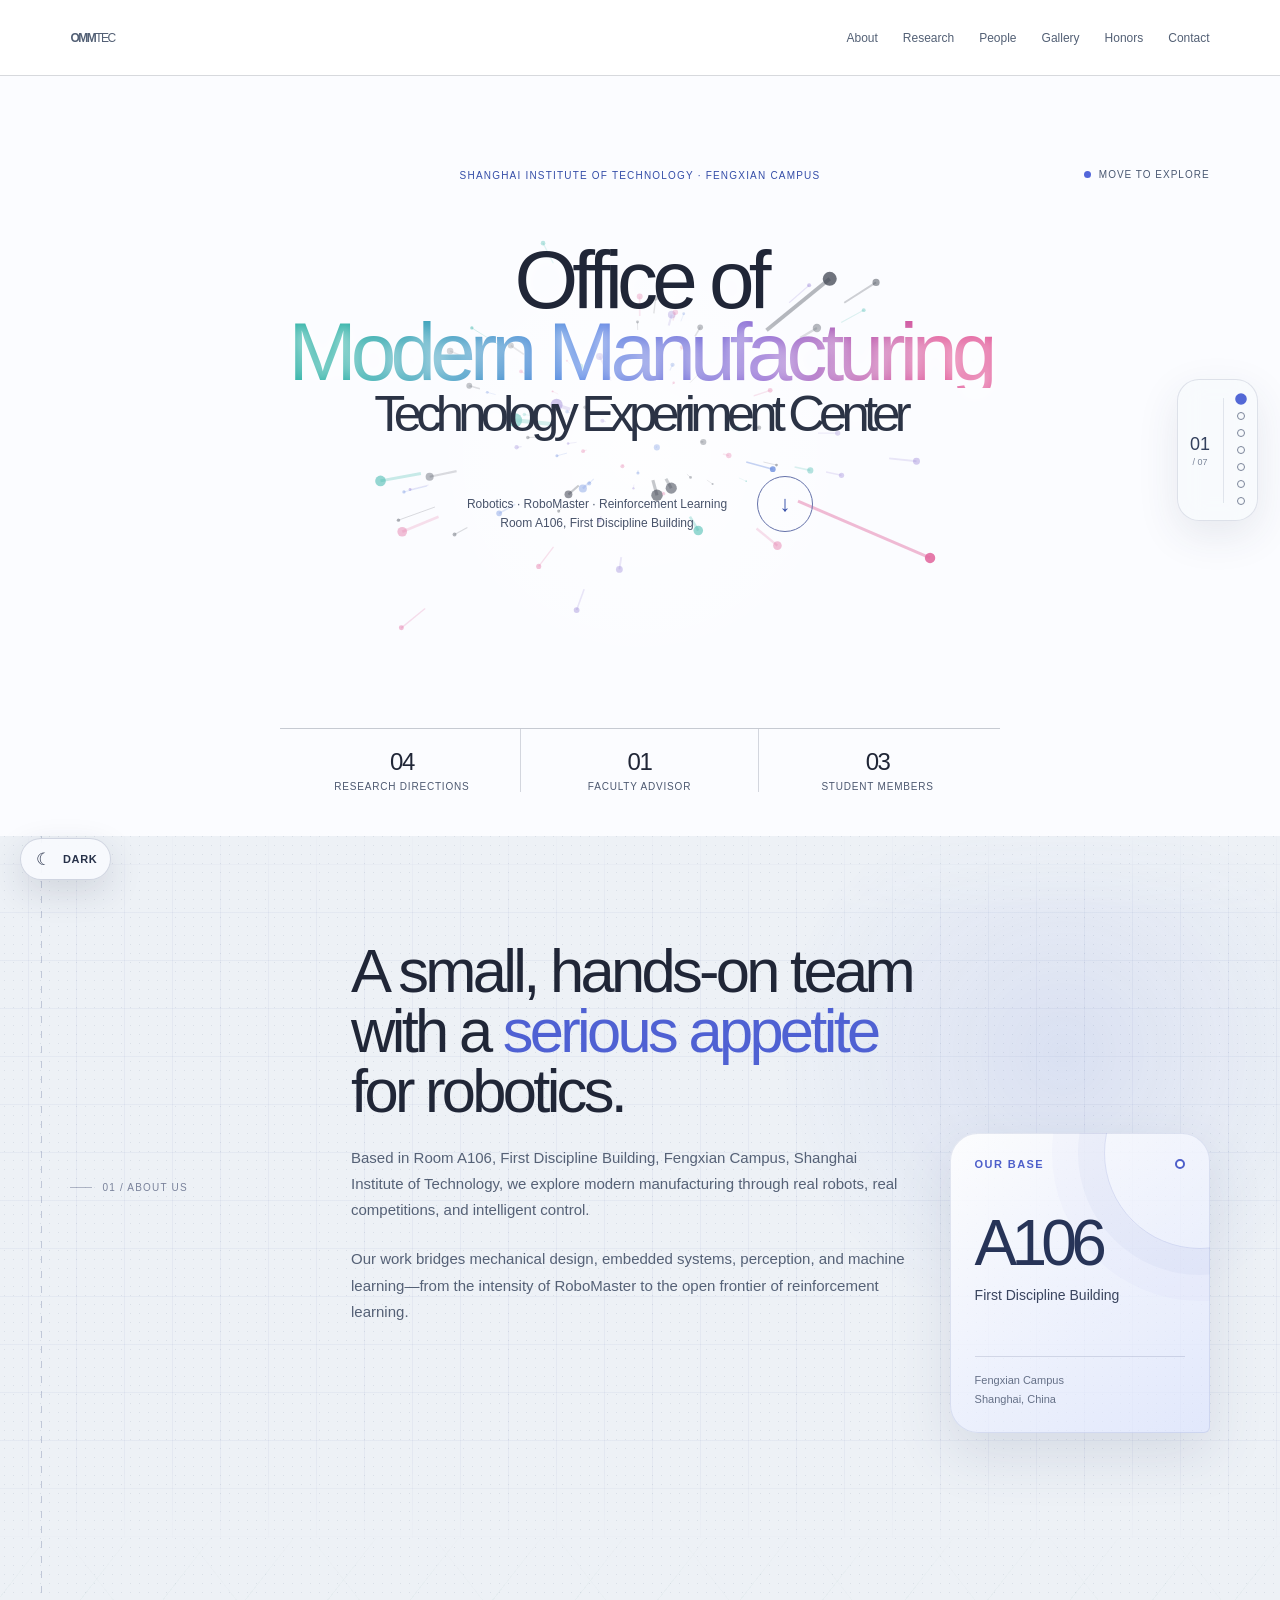
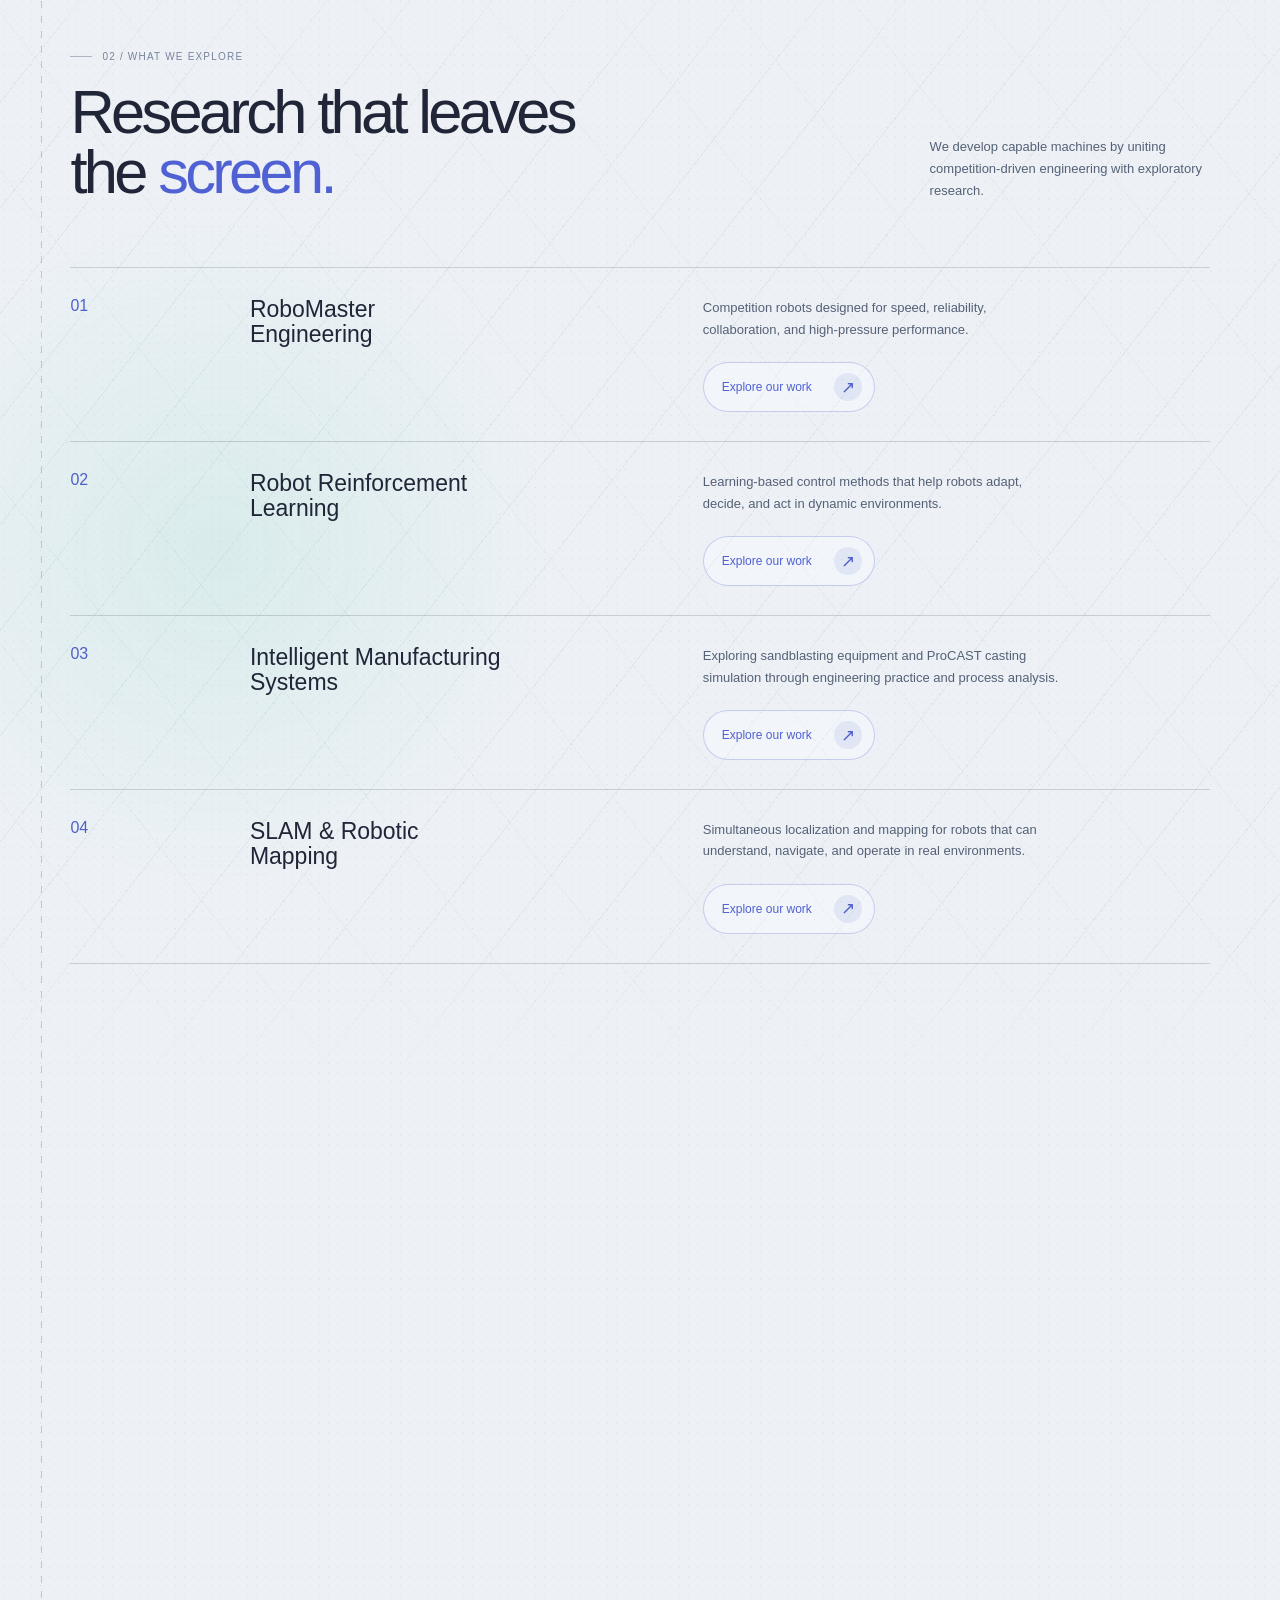
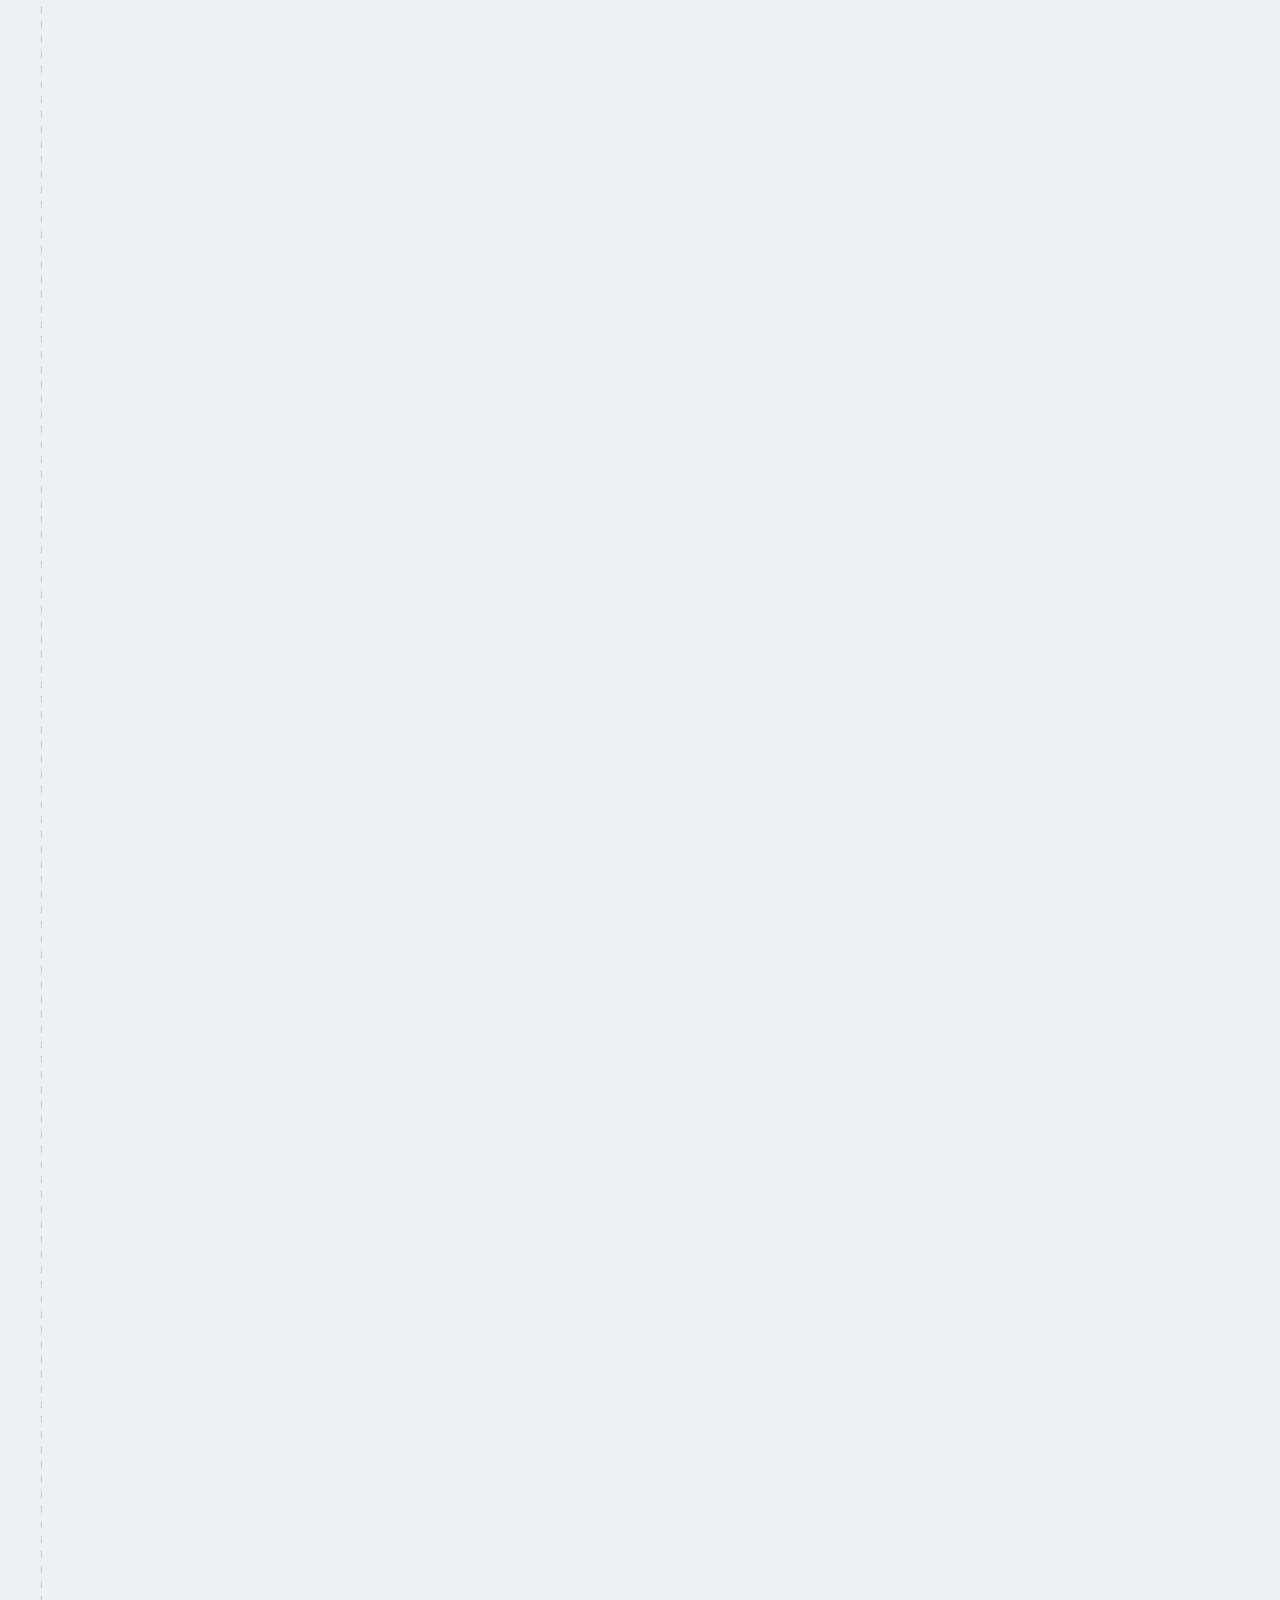
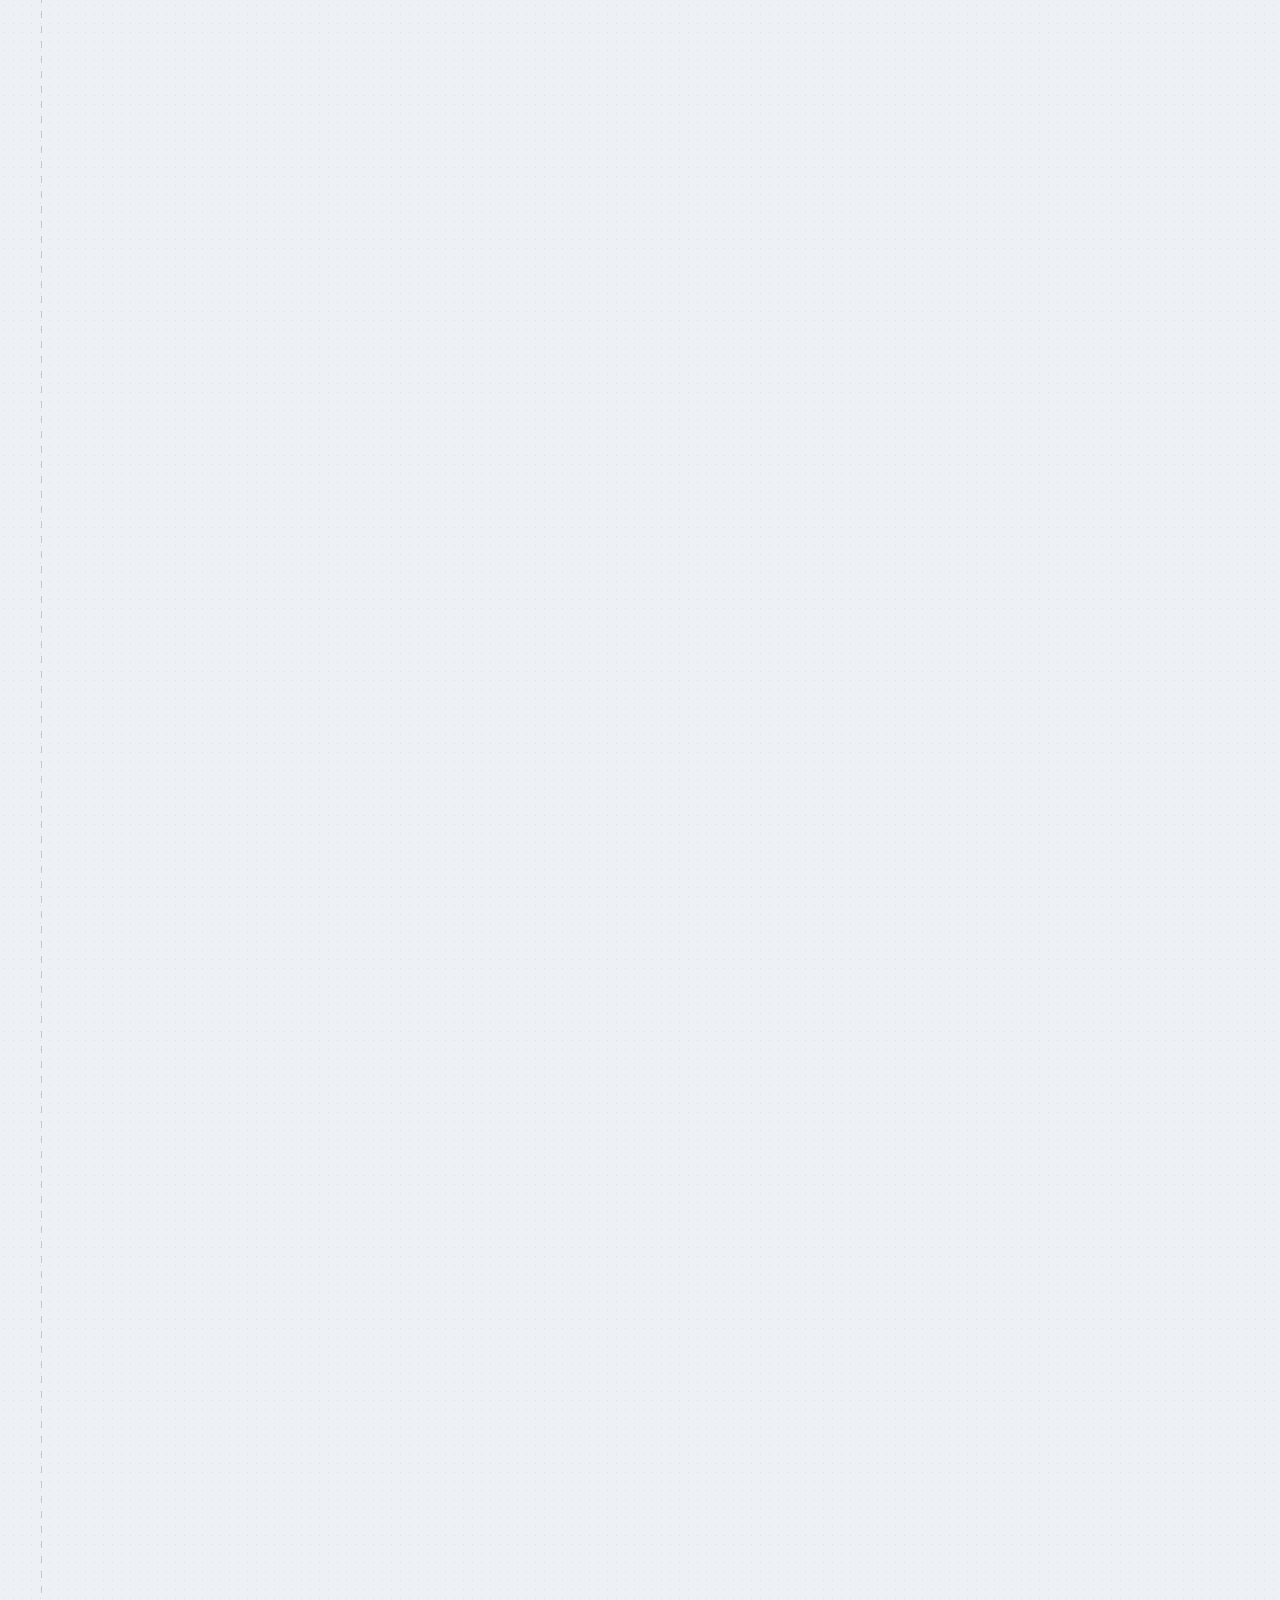
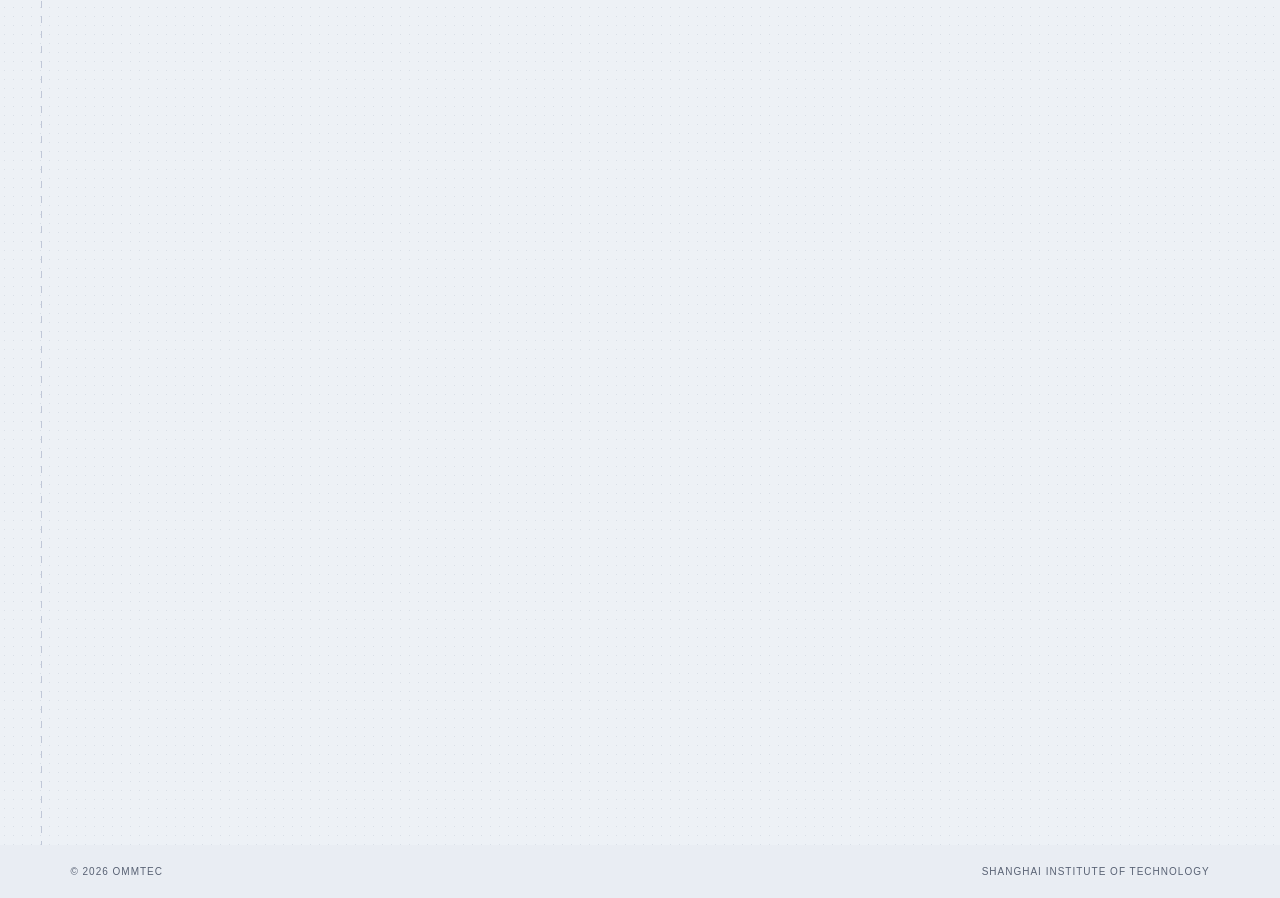
==== index.html @ 9a4d2f5b "Add files via upload" ====
<!doctype html>
<html lang="en">
  <head>
    <meta charset="UTF-8" />
    <meta name="viewport" content="width=device-width, initial-scale=1.0" />
    <meta name="description" content="Office of Modern Manufacturing Technology Experiment Center at Shanghai Institute of Technology." />
    <title>OMMTEC — Shanghai Institute of Technology</title>
    <script src="theme.js"></script>
    <link rel="stylesheet" href="styles.css" />
    <link rel="stylesheet" href="flow.css" />
    <link rel="stylesheet" href="hero-flow.css" />
    <link rel="stylesheet" href="surface-design.css" />
    <link rel="stylesheet" href="immersive.css" />
    <link rel="stylesheet" href="theme.css" />
  </head>
  <body>
    <header class="nav">
      <a class="brand" href="#top" aria-label="OMMTEC home"><span>OMM</span><i>TEC</i></a>
      <button class="menu" aria-label="Open navigation" aria-expanded="false">Menu</button>
      <nav aria-label="Primary navigation">
        <a href="#about">About</a><a href="#research">Research</a><a href="#people">People</a><a href="#gallery">Gallery</a><a href="#honors">Honors</a><a href="#contact">Contact</a>
      </nav>
    </header>

    <aside class="scene-rail" aria-label="Page sections">
      <div class="scene-count"><strong data-scene-current>01</strong><small>/ 07</small></div>
      <div class="scene-line" aria-hidden="true"><span></span></div>
      <nav class="scene-links" aria-label="Section navigation">
        <a class="is-active" href="#top" data-label="Overview" aria-label="Overview" aria-current="location"></a>
        <a href="#about" data-label="About" aria-label="About"></a>
        <a href="#research" data-label="Research" aria-label="Research"></a>
        <a href="#people" data-label="People" aria-label="People"></a>
        <a href="#gallery" data-label="Gallery" aria-label="Gallery"></a>
        <a href="#honors" data-label="Honors" aria-label="Honors"></a>
        <a href="#contact" data-label="Contact" aria-label="Contact"></a>
      </nav>
    </aside>

    <main id="top">
      <section class="hero scene" data-scene="overview">
        <canvas class="particle-field" aria-hidden="true"></canvas>
        <p class="eyebrow">Shanghai Institute of Technology · Fengxian Campus</p>
        <h1 class="center-name"><span>Office of</span><em>Modern Manufacturing</em><span>Technology Experiment Center</span></h1>
        <div class="hero-foot">
          <p>Robotics · RoboMaster · Reinforcement Learning<br />Room A106, First Discipline Building</p>
          <a class="round-link" href="#about" aria-label="Explore our center">↓</a>
        </div>
        <div class="hero-stats" aria-label="Center highlights"><div><strong>04</strong><span>Research directions</span></div><div><strong>01</strong><span>Faculty advisor</span></div><div><strong>03</strong><span>Student members</span></div></div>
        <div class="interaction-hint" aria-hidden="true"><span class="signal-dot"></span> Move to explore</div>
        <div class="cursor-readout" aria-hidden="true"><span>OMMTEC / 01</span><b>+</b></div>
      </section>

      <section id="about" class="about section scene" data-scene="about">
        <p class="section-label">01 / About us</p>
        <div class="about-copy">
          <h2>A small, hands-on team with a <em>serious appetite</em> for robotics.</h2>
          <p>Based in Room A106, First Discipline Building, Fengxian Campus, Shanghai Institute of Technology, we explore modern manufacturing through real robots, real competitions, and intelligent control.</p>
          <p>Our work bridges mechanical design, embedded systems, perception, and machine learning—from the intensity of RoboMaster to the open frontier of reinforcement learning.</p>
        </div>
        <aside class="location-card" aria-label="Our laboratory location">
          <div class="location-card-head"><span class="location-kicker">Our base</span><span class="location-beacon" aria-hidden="true"></span></div>
          <strong class="room-code">A106</strong>
          <p class="building-name">First Discipline Building</p>
          <div class="location-card-foot"><small>Fengxian Campus</small><small>Shanghai, China</small></div>
        </aside>
      </section>

      <section id="research" class="research section scene" data-scene="research">
        <p class="section-label">02 / What we explore</p>
        <div class="research-head"><h2>Research that leaves<br />the <em>screen.</em></h2><p>We develop capable machines by uniting competition-driven engineering with exploratory research.</p></div>
        <div class="research-list">
          <article><span>01</span><h3>RoboMaster<br />Engineering</h3><div class="research-summary"><p>Competition robots designed for speed, reliability, collaboration, and high-pressure performance.</p><a class="work-link" href="robomaster.html" aria-label="Explore our RoboMaster work">Explore our work <span aria-hidden="true">↗</span></a></div></article>
          <article><span>02</span><h3>Robot Reinforcement<br />Learning</h3><div class="research-summary"><p>Learning-based control methods that help robots adapt, decide, and act in dynamic environments.</p><a class="work-link" href="reinforcement-learning.html" aria-label="Explore our robot reinforcement learning work">Explore our work <span aria-hidden="true">↗</span></a></div></article>
          <article><span>03</span><h3>Intelligent Manufacturing<br />Systems</h3><div class="research-summary"><p>Exploring sandblasting equipment and ProCAST casting simulation through engineering practice and process analysis.</p><a class="work-link" href="manufacturing.html" aria-label="Explore our intelligent manufacturing work">Explore our work <span aria-hidden="true">↗</span></a></div></article>
          <article><span>04</span><h3>SLAM &amp; Robotic<br />Mapping</h3><div class="research-summary"><p>Simultaneous localization and mapping for robots that can understand, navigate, and operate in real environments.</p><a class="work-link" href="slam.html" aria-label="Explore our SLAM and mapping work">Explore our work <span aria-hidden="true">↗</span></a></div></article>
        </div>
      </section>

      <section id="people" class="people section scene" data-scene="people">
        <p class="section-label">03 / People</p>
        <div class="people-head"><h2>The people behind<br />the <em>machines.</em></h2><p>We are a compact team of builders, researchers, and competitors.</p></div>
        <div class="member-grid">
          <article class="member lead"><img class="portrait advisor" src="images/zhaotong-yang.webp" loading="lazy" decoding="async" width="600" height="547" alt="Illustrated portrait of Zhaotong Yang" /><span>Faculty Advisor</span><h3>Zhaotong Yang</h3><p>Guiding research, engineering practice, and student innovation.</p></article>
          <article class="member"><img class="portrait" src="images/ziteng-xu.webp" loading="lazy" decoding="async" width="600" height="450" alt="Ziteng Xu" /><span>Student Member</span><h3>Ziteng Xu</h3><p>Mechanical Design, Manufacturing and Automation<br />Class of 2024 · Joined the lab in 2026</p></article>
          <article class="member"><img class="portrait" src="images/xuyang-xu.webp" loading="lazy" decoding="async" width="450" height="600" alt="Xuyang Xu" /><span>Student Member</span><h3>Xuyang Xu</h3><p>Mechanical Design, Manufacturing and Automation<br />Class of 2024 · Joined the lab in 2026</p></article>
          <article class="member"><img class="portrait" src="images/ran-tao.webp" loading="lazy" decoding="async" width="450" height="600" alt="Ran Tao" /><span>Student Member</span><h3>Ran Tao</h3><p>Mechanical Design, Manufacturing and Automation<br />Class of 2024 · Joined the lab in 2026</p></article>
        </div>
      </section>

      <section id="gallery" class="gallery section scene" data-scene="gallery">
        <div class="gallery-intro reveal"><p class="section-label">04 / Gallery</p><div><h2>In the <em>workshop.</em></h2><p>Prototypes, field tests, late-night debugging, and the people that make them possible.</p></div></div>
        <div class="gallery-grid">
          <button class="gallery-item gallery-wide reveal" data-image="images/gallery-field-test-large.webp" data-caption="Field test / mobile robotics"><img src="images/gallery-field-test.webp" loading="lazy" decoding="async" width="1000" height="750" alt="A student testing a mobile robot" /><span>01 / Field test</span></button>
          <button class="gallery-item reveal" data-image="images/gallery-robot-large.webp" data-caption="RoboMaster platform / hardware"><img src="images/gallery-robot.webp" loading="lazy" decoding="async" width="1000" height="750" alt="RoboMaster robot hardware" /><span>02 / Hardware</span></button>
          <button class="gallery-item reveal" data-image="images/gallery-coding-large.webp" data-caption="Control station / implementation"><img src="images/gallery-coding.webp" loading="lazy" decoding="async" width="1000" height="750" alt="Student working at a computer" /><span>03 / Implementation</span></button>
          <button class="gallery-item reveal" data-image="images/gallery-arrival-large.webp" data-caption="Team moments / campus"><img src="images/gallery-arrival.webp" loading="lazy" decoding="async" width="750" height="1000" alt="Team member arriving at the laboratory" /><span>04 / Campus</span></button>
          <button class="gallery-item gallery-wide reveal" data-image="images/gallery-team-large.webp" data-caption="Beyond the bench / team life"><img src="images/gallery-team.webp" loading="lazy" decoding="async" width="1000" height="750" alt="Members of the team having dinner" /><span>05 / Team life</span></button>
          <button class="gallery-item reveal" data-image="images/gallery-research-large.webp" data-caption="Research session / focused work"><img src="images/gallery-research.webp" loading="lazy" decoding="async" width="750" height="1000" alt="Student working at a laptop in the laboratory" /><span>06 / Research</span></button>
          <button class="gallery-item reveal" data-image="images/gallery-humanoid-large.webp" data-caption="Embodied intelligence / humanoid robot"><img src="images/gallery-humanoid.webp" loading="lazy" decoding="async" width="750" height="1000" alt="Humanoid robot in the laboratory" /><span>07 / Humanoid</span></button>
          <button class="gallery-item gallery-wide reveal" data-image="images/gallery-lab-session-large.webp" data-caption="Lab session / human-robot collaboration"><img src="images/gallery-lab-session.webp" loading="lazy" decoding="async" width="1000" height="750" alt="Student working beside a humanoid robot" /><span>08 / Lab session</span></button>
          <button class="gallery-item reveal" data-image="images/gallery-climbing-large.webp" data-caption="Outside the lab / team spirit"><img src="images/gallery-climbing.webp" loading="lazy" decoding="async" width="750" height="1000" alt="Team member climbing indoors" /><span>09 / Team spirit</span></button>
          <button class="gallery-item reveal" data-image="images/gallery-after-hours-large.webp" data-caption="After hours / project travel"><img src="images/gallery-after-hours.webp" loading="lazy" decoding="async" width="750" height="1000" alt="Team member taking a break after working at a laptop" /><span>10 / After hours</span></button>
          <button class="gallery-item gallery-wide reveal" data-image="images/gallery-robot-event-large.webp" data-caption="Robot event / testing venue"><img src="images/gallery-robot-event.webp" loading="lazy" decoding="async" width="1000" height="750" alt="Robot testing venue prepared for an event" /><span>11 / Robot event</span></button>
          <button class="gallery-item reveal" data-image="images/gallery-waterfront-1-large.webp" data-caption="Team moments / waterfront night"><img src="images/gallery-waterfront-1.webp" loading="lazy" decoding="async" width="750" height="1000" alt="Team member standing by the waterfront at night" /><span>12 / Team moments</span></button>
          <button class="gallery-item reveal" data-image="images/gallery-waterfront-2-large.webp" data-caption="Beyond the lab / waterfront night"><img src="images/gallery-waterfront-2.webp" loading="lazy" decoding="async" width="750" height="1000" alt="Team member beside the waterfront at night" /><span>13 / Beyond the lab</span></button>
          <button class="gallery-item gallery-wide reveal" data-image="images/gallery-humanoid-event-large.webp" data-caption="Humanoid exhibition / embodied intelligence"><img src="images/gallery-humanoid-event.webp" loading="lazy" decoding="async" width="750" height="1000" alt="Humanoid robot dressed for an exhibition demonstration" /><span>14 / Humanoid exhibition</span></button>
        </div>
      </section>

      <section id="honors" class="honors section scene" data-scene="honors">
        <p class="section-label">05 / Honors & competitions</p>
        <div class="honors-layout"><h2>Built to<br /><em>be tested.</em></h2><div class="award-list">
          <article><span>National</span><h3>Second Prize</h3><p>17th China University Students Mechanical Engineering Innovation and Creativity Competition — Process Equipment Practice and Innovation Competition</p></article>
          <article><span>Provincial</span><h3>Multiple Awards</h3><p>“Shangtu Cap” Advanced Drawing Technology and Innovative Design Competition</p></article>
          <article><span>Provincial</span><h3>Competition Awards</h3><p>RoboMaster and Ruikang Robotics Competition</p></article>
        </div></div>
      </section>

      <section id="contact" class="contact scene" data-scene="contact">
        <p class="eyebrow">Let's build something</p>
        <h2>Have a challenge<br />for a <em>robot?</em></h2>
        <a class="email" href="mailto:2283934226@qq.com">2283934226@qq.com <span aria-hidden="true">↗</span></a>
        <p class="address">Office of Modern Manufacturing Technology Experiment Center<br />Room A106, First Discipline Building · Fengxian Campus · Shanghai Institute of Technology</p>
      </section>
    </main>
    <footer><span>© 2026 OMMTEC</span><span>Shanghai Institute of Technology</span></footer>
    <dialog class="lightbox" aria-label="Gallery image preview"><button class="lightbox-close" aria-label="Close gallery preview">×</button><button class="lightbox-prev" aria-label="Previous image">←</button><figure><img alt="" decoding="async" /><figcaption></figcaption></figure><button class="lightbox-next" aria-label="Next image">→</button></dialog>
    <script src="particles.js"></script>
    <script src="script.js"></script>
    <script src="immersive.js"></script>
  </body>
</html>
---- styles.css ----
:root{--ink:#202637;--muted:#556176;--line:rgba(36,45,68,.18);--accent:#4f61d3}*{box-sizing:border-box}html{scroll-behavior:smooth}body{margin:0;color:var(--ink);font-family:Arial,Helvetica,sans-serif}.nav{height:76px;display:flex;align-items:center;justify-content:space-between;padding:0 5.5vw;position:relative;z-index:10;background:rgba(255,255,255,.6);backdrop-filter:blur(14px);border-bottom:1px solid var(--line)}.brand{color:var(--ink);text-decoration:none;font-size:22px;font-weight:700;letter-spacing:-1.5px}.brand i{font-style:normal;font-weight:400}.nav nav{display:flex;gap:25px}.nav a{color:#536075;text-decoration:none;font-size:12px}.nav a:hover{color:var(--accent)}.menu{display:none}h1,h2,h3,p{margin:0}em{font-style:normal;color:var(--accent);font-weight:400}.eyebrow,.section-label,.member span,.award-list span{font-size:10px;text-transform:uppercase;letter-spacing:.12em}.hero{--pointer-x:50%;--pointer-y:50%;min-height:760px;padding:94px 5.5vw 44px;position:relative;overflow:hidden;display:flex;flex-direction:column;align-items:center;text-align:center;background:linear-gradient(123deg,#f5d9ee,#d8e5ff,#e3f5e7,#fff0d5,#e3ddff);background-size:350% 350%;animation:colors 18s ease infinite}.hero:after{content:'';position:absolute;inset:0;background:radial-gradient(circle at var(--pointer-x) var(--pointer-y),rgba(255,255,255,.72),transparent 31%);pointer-events:none}.hero>*{position:relative;z-index:1}.hero .eyebrow{color:#344da8}.center-name{font-size:clamp(48px,6.4vw,104px);line-height:.88;letter-spacing:-.071em;margin:63px auto 36px;max-width:1120px;font-weight:400}.center-name span,.center-name em{display:block}.center-name span:last-child{font-size:.62em;line-height:1.03;color:#2b3345}.hero-foot{width:min(760px,100%);display:flex;align-items:end;justify-content:center;gap:30px}.hero-foot p{font-size:12px;line-height:1.55;color:#48536a}.round-link{width:56px;height:56px;display:grid;place-items:center;border:1px solid #6572aa;border-radius:50%;color:#344da8;text-decoration:none;font-size:22px;transition:.25s}.round-link:hover{background:#5365d7;border-color:#5365d7;color:white;transform:rotate(90deg)}.hero-stats{display:flex;justify-content:center;width:min(720px,100%);margin-top:auto;border-top:1px solid rgba(32,42,70,.24)}.hero-stats div{width:33%;padding:19px 16px 0;border-right:1px solid rgba(32,42,70,.18);display:flex;flex-direction:column;gap:5px}.hero-stats div:last-child{border:0}.hero-stats strong{font-size:24px;font-weight:400;letter-spacing:-.06em}.hero-stats span{font-size:10px;text-transform:uppercase;letter-spacing:.08em;color:#4c5870}.interaction-hint{position:absolute;right:5.5vw;top:93px;color:#4a5973;font-size:10px;text-transform:uppercase;letter-spacing:.1em;display:flex;gap:8px;align-items:center}.signal-dot{height:7px;width:7px;border-radius:50%;background:#5266da;animation:pulse 2s infinite}.cursor-readout{display:none!important}.section{position:relative;overflow:hidden;padding:125px 5.5vw}.section:before{content:'';position:absolute;top:-52px;left:-5%;right:-5%;height:105px;border-radius:50%;background:inherit;filter:brightness(1.02)}.section>*{position:relative;z-index:1}.about{display:grid;grid-template-columns:22% 1fr 210px;gap:30px;background:#eef1f9}.research{background:#e5f2ee}.people{background:#f7edde}.gallery{background:#e9e6f6}.honors{background:#eaf0f8}.contact{background:#f5e9ed;padding-bottom:55px}.section-label{color:#5d6785}.about-copy h2,.research h2,.people h2,.gallery h2,.honors h2,.contact h2{font-size:clamp(38px,4.8vw,72px);letter-spacing:-.06em;line-height:.98;font-weight:400}.about-copy p{max-width:560px;font-size:15px;line-height:1.75;color:var(--muted);margin-top:23px}.location-card{align-self:end;min-height:203px;padding:23px;border:1px solid var(--line);background:rgba(255,255,255,.42);display:flex;flex-direction:column}.location-card span,.research-list span,.people .section-label,.member span,.award-list span{color:#4e5fca}.location-card strong{font-size:16px;font-weight:400;line-height:1.25;margin:auto 0 12px}.location-card small{font-size:11px;line-height:1.5;color:var(--muted)}.research-head,.people-head{display:flex;justify-content:space-between;align-items:end;margin:34px 0 65px}.research-head p,.people-head p{max-width:280px;color:var(--muted);font-size:13px;line-height:1.7}.research-list,.member-grid,.award-list{border-top:1px solid var(--line)}.research-list article{display:grid;grid-template-columns:14% 38% 1fr;gap:20px;padding:29px 0;border-bottom:1px solid var(--line);transition:.25s}.research-list article:hover{padding-left:15px;background:rgba(255,255,255,.35)}.research-list h3{font-size:23px;line-height:1.08;font-weight:400}.research-list p,.member p,.award-list p{font-size:13px;line-height:1.65;color:var(--muted);max-width:360px}.member-grid{display:grid;grid-template-columns:repeat(4,1fr)}.member{display:flex;flex-direction:column;min-height:355px;padding:20px 18px 28px;border-right:1px solid var(--line);transition:.25s}.member:hover{background:rgba(255,255,255,.35)}.member:last-child{border:0}.portrait{width:100%;height:178px;object-fit:cover;object-position:center 28%;filter:saturate(.78);transition:.35s}.member:hover .portrait{filter:saturate(1);transform:scale(1.025)}.portrait.advisor{object-position:center 30%;background:#f1e2d0}.member span{margin-top:18px}.member h3{font-size:22px;font-weight:400;letter-spacing:-.04em;margin:8px 0}.gallery-intro{display:grid;grid-template-columns:22% 1fr;gap:30px;margin-bottom:52px}.gallery-intro>div{display:flex;justify-content:space-between;align-items:end;gap:30px}.gallery-intro p{max-width:290px;color:var(--muted);font-size:13px;line-height:1.65}.gallery-grid{display:grid;grid-template-columns:repeat(12,1fr);gap:14px}.gallery-item{grid-column:span 4;min-height:282px;position:relative;overflow:hidden;border:1px solid var(--line);padding:0;background:#ddd;cursor:pointer;text-align:left;color:white}.gallery-item.gallery-wide{grid-column:span 8}.gallery-item img{position:absolute;inset:0;width:100%;height:100%;object-fit:cover;filter:brightness(.74);transition:.55s}.gallery-item:after{content:'';position:absolute;inset:0;background:linear-gradient(0deg,rgba(20,25,40,.75),transparent 57%)}.gallery-item:hover img{transform:scale(1.07);filter:brightness(.92)}.gallery-item span{position:absolute;z-index:1;left:19px;bottom:18px;font-size:12px}.honors-layout{display:grid;grid-template-columns:35% 1fr;gap:8%;margin-top:35px}.award-list article{padding:21px 0;border-bottom:1px solid var(--line)}.award-list h3{font-size:20px;font-weight:400;margin:7px 0}.email{display:inline-flex;gap:35px;color:var(--ink);font-size:clamp(24px,3.4vw,49px);letter-spacing:-.055em;text-decoration:none;border-bottom:1px solid #596bd5;padding-bottom:9px}.email:hover{color:#485ccd}.contact h2{margin:27px 0 40px}.address{margin-top:100px;color:var(--muted);font-size:11px;line-height:1.6;letter-spacing:.04em}footer{background:#e5e9f0;color:#596274;padding:21px 5.5vw;display:flex;justify-content:space-between;font-size:10px;letter-spacing:.1em;text-transform:uppercase}.lightbox{width:min(94vw,1160px);height:min(90vh,800px);padding:0;border:1px solid #c6ccdb;background:#edf0f7;color:var(--ink)}.lightbox::backdrop{background:rgba(38,43,67,.72);backdrop-filter:blur(5px)}.lightbox figure{height:100%;margin:0;display:grid;grid-template-rows:1fr auto}.lightbox img{width:100%;height:100%;object-fit:contain;background:#e4e8f0}.lightbox figcaption{padding:14px 20px;font-size:12px;color:var(--muted)}.lightbox button{position:absolute;z-index:2;width:42px;height:42px;border-radius:50%;background:white;border:1px solid #c3cada;color:#293145;font-size:21px}.lightbox-close{right:15px;top:15px}.lightbox-prev{left:16px;top:50%}.lightbox-next{right:16px;top:50%}.lightbox button:hover{background:#586bd8;color:white}.reveal{opacity:0;transform:translateY(22px);transition:.7s}.reveal.visible{opacity:1;transform:none}@keyframes colors{0%,100%{background-position:0% 50%}50%{background-position:100% 50%}}@keyframes pulse{50%{box-shadow:0 0 0 8px rgba(82,102,218,0)}}@media(max-width:720px){.nav{height:68px;padding:0 6vw}.nav nav{display:none}.menu{display:block;border:0;background:none;font-size:12px}.nav.open nav{display:flex;position:absolute;top:67px;left:0;right:0;padding:20px 6vw;flex-direction:column;gap:17px;background:#f6f7fb;border-bottom:1px solid var(--line)}.hero{min-height:675px;padding:72px 6vw 35px}.center-name{margin:46px auto 30px}.hero-foot{gap:18px}.hero-stats div{padding:16px 6px 0}.hero-stats strong{font-size:20px}.hero-stats span{font-size:8px}.interaction-hint{display:none}.section{padding:85px 6vw}.about,.gallery-intro{grid-template-columns:1fr;gap:30px}.location-card{width:210px}.research-head,.people-head,.gallery-intro>div{display:block;margin:25px 0 45px}.research-head p,.people-head p,.gallery-intro p{margin-top:22px}.research-list article{grid-template-columns:12% 1fr;gap:15px}.research-list p{grid-column:2}.member-grid{grid-template-columns:repeat(2,1fr)}.member:nth-child(2){border-right:0}.member{min-height:280px;border-bottom:1px solid var(--line)}.portrait{height:125px}.gallery-grid{display:block}.gallery-item,.gallery-item.gallery-wide{display:block;width:100%;height:255px;min-height:0;margin-bottom:13px}.honors-layout{grid-template-columns:1fr;gap:40px}.contact{padding-bottom:35px}.lightbox-prev{left:8px}.lightbox-next{right:8px}}@media(prefers-reduced-motion:reduce){*,*:before,*:after{animation-duration:.01ms!important;animation-iteration-count:1!important;transition-duration:.01ms!important}.reveal{opacity:1;transform:none}}
---- flow.css ----
/* A continuous, single-canvas treatment for all content sections. */
.slam-page{background:#06090f}
.slam-page::before{
  content:"";position:fixed;inset:0;pointer-events:none;
  background:url("images/slam-background.webp") center center / cover no-repeat;
}
.slam-page .work-page{
  position:relative;animation:none;
  --ink:#f1f5ff;--muted:#d5dfeb;--accent:#a4e6ed;--line:rgba(205,231,240,.25);
  color:var(--ink);
  background:linear-gradient(180deg,rgba(5,9,18,.42),rgba(5,9,18,.72) 45%,rgba(5,9,18,.86));
}
.slam-page h1{text-shadow:0 3px 26px rgba(0,0,0,.8)}
.slam-page .work-body{
  padding:24px;border-radius:14px;background:rgba(8,15,28,.78);
  border:1px solid rgba(185,218,240,.17);
}
.slam-page .work-link{
  color:#dcf5fa;background:rgba(10,23,37,.8);border-color:rgba(164,230,237,.45);
}
.slam-page .work-link span{color:#dcf5fa;background:rgba(164,230,237,.12)}
.slam-page .work-link:hover{background:rgba(30,61,78,.92);box-shadow:0 7px 22px rgba(0,0,0,.2)}
.slam-page .work-page>*{animation:rm-enter .7s cubic-bezier(.22,.61,.36,1) both}
.slam-page .work-page>h1{animation-delay:.05s}
.slam-page .work-page>.eyebrow{animation-delay:.1s}
.slam-page .work-page>.work-body{animation-delay:.2s}
.slam-page .work-page>.slam-study{animation-delay:.25s}
.slam-page .work-page>.slam-video{animation-delay:.3s}
.slam-page .work-page>.work-link:last-child{animation-delay:.35s}
.slam-study{margin:0 0 48px;max-width:980px}
.slam-study img{display:block;width:100%;height:auto;border-radius:12px;border:1px solid rgba(210,240,246,.24);background:#121820}
.slam-study figcaption{padding-top:15px;color:#c1d0d6;font-size:13px;line-height:1.7}
.slam-study figcaption span{display:block;margin-bottom:6px;color:#9fe5eb;font-size:11px;letter-spacing:.1em;text-transform:uppercase}
.slam-video{margin:56px 0 72px;max-width:980px}
.slam-video-copy{max-width:780px;margin-bottom:28px}
.slam-video .eyebrow{color:var(--accent);margin-bottom:16px}
.slam-video h2{font-size:32px;letter-spacing:-.035em}
.slam-video-copy>p:not(.eyebrow){color:var(--muted);line-height:1.8}
.slam-video figure{margin:0}
.slam-video video{display:block;width:100%;aspect-ratio:8/5;object-fit:contain;background:#101522}
.slam-video figcaption{padding-top:15px;color:var(--muted);font-size:13px;line-height:1.7}
@media(max-width:720px){.slam-page .work-body{padding:18px}.slam-page::before{background-size:auto 100%;background-position:center}}
@media(prefers-reduced-motion:reduce){.slam-page .work-page>*{animation:none!important}}
.manufacturing-page{background:#101411}
.manufacturing-page::before{
  content:"";position:fixed;inset:0;pointer-events:none;
  background:url("images/manufacturing-background.webp") center center / cover no-repeat;
  filter:saturate(.75);
}
.manufacturing-page .work-page{
  position:relative;animation:none;
  --ink:#f1f2eb;--muted:#d2d8d1;--accent:#dbcca7;--line:rgba(226,229,211,.25);
  color:var(--ink);
  background:linear-gradient(180deg,rgba(10,15,12,.5),rgba(10,15,12,.82) 24%,rgba(10,15,12,.91));
}
.manufacturing-page h1{text-shadow:0 3px 25px rgba(0,0,0,.7)}
.manufacturing-page .work-body{
  padding:24px;border-radius:14px;background:rgba(12,18,15,.62);
  border:1px solid rgba(231,232,214,.13);
}
.manufacturing-page .work-link{
  color:#f0ead8;background:rgba(18,25,21,.8);border-color:rgba(219,204,167,.5);
}
.manufacturing-page .work-link span{color:#eadfc1;background:rgba(219,204,167,.12)}
.manufacturing-page .work-link:hover{background:rgba(60,64,46,.9);box-shadow:0 7px 22px rgba(0,0,0,.2)}
.manufacturing-page .casting-images figcaption,
.manufacturing-page .casting-videos figcaption{
  padding:18px;border-radius:0 0 12px 12px;background:rgba(12,18,15,.68);
}
@media(max-width:720px){.manufacturing-page .work-body{padding:18px}.manufacturing-page::before{background-position:55% center}}
#sandblasting video{display:block;width:100%;aspect-ratio:1;object-fit:contain;background:#101522}
.manufacturing-topics{display:flex;flex-wrap:wrap;gap:16px}
.manufacturing-topic{margin:60px 0 80px;scroll-margin-top:32px}
.manufacturing-topic>.eyebrow{color:var(--accent);margin-bottom:20px}
.manufacturing-topic>p:not(.eyebrow){max-width:780px;line-height:1.8;color:var(--muted);margin-bottom:22px}
.manufacturing-topic>.status{border-top:1px solid var(--line);padding-top:22px;font-size:13px}
.casting-images,.casting-videos{display:grid;grid-template-columns:1fr 1fr;gap:28px;margin:32px 0 56px;align-items:start}
.casting-images figure,.casting-videos figure{margin:0;min-width:0}
.casting-images img{display:block;width:100%;height:auto;border-radius:12px;border:1px solid var(--line)}
.casting-images a{display:block;border-radius:12px}
.casting-images a:focus-visible{outline:2px solid var(--accent);outline-offset:4px}
.casting-images figcaption,.casting-videos figcaption{font-size:13px;line-height:1.8;color:var(--muted);padding-top:16px}
.casting-images figcaption strong,.casting-videos figcaption strong{display:block;color:var(--ink);font-weight:400;font-size:17px;margin-bottom:8px}
.casting-video-title{font-size:26px;font-weight:400;margin-bottom:18px}
.casting-videos video{display:block;width:100%;height:320px;object-fit:contain;background:#101522}
.manufacturing-page .work-page>*{animation:rm-enter .7s cubic-bezier(.22,.61,.36,1) both}
.manufacturing-page .work-page>h1{animation-delay:.05s}
.manufacturing-page .work-page>.eyebrow{animation-delay:.1s}
.manufacturing-page .work-page>.work-body{animation-delay:.15s}
.manufacturing-page #sandblasting{animation-delay:.2s}
.manufacturing-page #procast,.manufacturing-page .work-page>.work-link:not(:first-child){animation-delay:.3s}
@media(max-width:720px){.casting-images,.casting-videos{grid-template-columns:1fr}.casting-videos video{height:auto;min-height:240px;max-height:480px}}
@media(prefers-reduced-motion:reduce){.manufacturing-page .work-page>*{animation:none!important}}
.rl-page { background: #dbe0e8; }
.rl-page::before {
  content: ""; position: fixed; inset: 0; pointer-events: none;
  background: url("images/rl-background.webp") center 30% / cover no-repeat;
  filter: saturate(.7) contrast(1.04);
}
.rl-page .work-page {
  position: relative; animation: none;
  background: linear-gradient(180deg,rgba(239,243,250,.52),rgba(239,243,250,.88) 28%,rgba(237,242,250,.94));
}
.rl-page .work-page h1 { text-shadow: 0 2px 22px rgba(255,255,255,.85); }
.rl-page .work-body,.rl-page .rl-study-copy {
  padding: 24px; border-radius: 14px;
  background: rgba(249,251,255,.67);
  border: 1px solid rgba(255,255,255,.6);
}
.rl-page .work-link { background: rgba(250,252,255,.7); }
.rl-page .rm-video-player video { display:block; width:100%; min-height:280px; max-height:650px; }
.rl-page .work-page > * { animation:rm-enter .7s cubic-bezier(.22,.61,.36,1) both; }
.rl-page .work-page > h1 { animation-delay:.05s; }
.rl-page .work-page > .eyebrow { animation-delay:.1s; }
.rl-page .work-page > .work-body { animation-delay:.15s; }
.rl-page .work-page > .rl-study { animation-delay:.2s; }
.rl-page .work-page > .rl-study-secondary { animation-delay:.25s; }
.rl-page .work-page > :nth-last-child(-n+3) { animation-delay:.3s; }
@media(max-width:720px){.rl-page .work-body,.rl-page .rl-study-copy{padding:18px}}
@media(prefers-reduced-motion:reduce){.rl-page .work-page > *{animation:none!important}}
.rl-study{margin:56px 0 80px}
.rl-study-copy{max-width:780px}
.rl-study .eyebrow{color:var(--accent);margin-bottom:16px}
.rl-study h2{font-size:32px;letter-spacing:-.035em}
.rl-study p:not(.eyebrow){color:var(--muted);line-height:1.8;margin-bottom:16px}
.rl-study figure{margin:28px 0 0}
.rl-study img{display:block;width:100%;height:auto;border-radius:12px;border:1px solid var(--line)}
.rl-study figure a{display:block;border-radius:12px}
.rl-study figure a:focus-visible{outline:2px solid var(--accent);outline-offset:5px}
.rl-study figcaption{font-size:12px;line-height:1.7;color:var(--muted);margin-top:12px}
.rl-study-secondary{display:grid;grid-template-columns:1fr 1fr;gap:40px;align-items:center}
.rl-study-secondary figure{margin:0}
@media(max-width:720px){.rl-study-secondary{grid-template-columns:1fr;gap:20px}.rl-study h2{font-size:28px}}
/* RM entrance: all content finishes revealing within one second. */
.rm-page .work-page > *,
.rm-page .rm-media > figure {
  animation: rm-enter .7s cubic-bezier(.22,.61,.36,1) both;
}
.rm-page .work-page > h1 { animation-delay: .05s; }
.rm-page .work-page > .eyebrow { animation-delay: .1s; }
.rm-page .work-page > .work-body { animation-delay: .15s; }
.rm-page .work-page > .rm-media { animation: none; }
.rm-page .rm-media > figure:nth-child(1) { animation-delay: .2s; }
.rm-page .rm-media > figure:nth-child(2) { animation-delay: .25s; }
.rm-page .rm-media > figure:nth-child(3),
.rm-page .work-page > .work-link:not(:first-child) { animation-delay: .3s; }
@keyframes rm-enter {
  from { opacity: 0; transform: translateY(16px); }
  to { opacity: 1; transform: translateY(0); }
}
@media (prefers-reduced-motion: reduce) {
  .rm-page .work-page > *,
  .rm-page .rm-media > figure { animation: none !important; }
}
.rm-video-feature{grid-column:auto}
.rm-video-feature:nth-child(4),.rm-video-feature:nth-child(5){animation-delay:.3s!important}
.rm-video-player{position:relative;overflow:hidden;border-radius:12px;background:#101522}
.rm-video-controls{position:absolute;bottom:0;left:0;right:0;display:flex;justify-content:space-between;gap:16px;padding:24px 16px 16px;background:linear-gradient(transparent,rgba(0,0,0,.7))}
.rm-video-controls button{border:1px solid rgba(255,255,255,.6);border-radius:30px;background:rgba(15,22,40,.85);color:white;padding:10px 16px;cursor:pointer;font:inherit;font-size:12px}
.rm-video-controls button:hover{background:#455989}
.rm-video-controls button:disabled{opacity:.62;cursor:default;background:rgba(15,22,40,.72)}
.rm-video-controls button:focus-visible{outline:2px solid white;outline-offset:3px}
/* Arena photograph stays behind the RM page only; original scene is preserved. */
.rm-page { background: #0c101c; }
.rm-page::before {
  content: "";
  position: fixed;
  inset: 0;
  background: url("images/rm-arena.jpg") center center / cover no-repeat;
  filter: contrast(1.08) brightness(1.08);
  pointer-events: none;
}
.rm-page .work-page {
  position: relative;
  --ink: #f3f5ff;
  --muted: #d8dfef;
  --accent: #b8c8ff;
  --line: rgba(221,230,255,.25);
  color: var(--ink);
  background: linear-gradient(180deg,rgba(8,12,24,.46),rgba(8,12,24,.82) 34%,rgba(8,12,24,.94));
  animation: none;
}
.rm-page .work-page h1 { text-shadow: 0 3px 24px rgba(0,0,0,.65); }
.rm-page .work-link {
  color: #eef2ff;
  background: rgba(13,20,38,.68);
  border-color: rgba(204,218,255,.45);
}
.rm-page .work-link:hover { background: rgba(60,77,119,.86); }
.rm-page .work-link span { color: #dce5ff; background: rgba(195,213,255,.15); }
.rm-page .work-page .work-body { padding: 24px; border-radius: 12px; background: rgba(8,13,26,.42); }
@media(max-width:720px) {
  .rm-page::before { background-position: 48% center; }
  .rm-page .work-page .work-body { padding: 18px; }
}
.rm-media{display:grid;grid-template-columns:1fr 1fr;gap:28px;margin:0 0 48px;align-items:start}
.rm-media figure{margin:0;min-width:0}
.rm-media img,.rm-media video{display:block;width:100%;border-radius:12px;background:#202637}
.rm-media img{height:auto}
.rm-media video{min-height:260px;max-height:620px}
.rm-media figcaption{font-size:13px;line-height:1.7;color:var(--muted);padding-top:16px}
.rm-media figcaption span{display:block;font-size:11px;text-transform:uppercase;letter-spacing:.1em;color:var(--accent);margin-bottom:6px}
@media(max-width:720px){.rm-media{grid-template-columns:1fr}}
.work-link{display:inline-flex;align-items:center;gap:22px;margin-top:22px;padding:10px 12px 10px 18px;border:1px solid rgba(79,97,211,.28);border-radius:40px;color:var(--accent);text-decoration:none;font-size:12px;background:rgba(255,255,255,.3);transition:background .25s,box-shadow .25s,transform .25s}
.work-link span{display:grid;place-items:center;width:28px;height:28px;border-radius:50%;background:rgba(79,97,211,.1);font-size:17px;transition:transform .25s}
.work-link:hover{background:rgba(255,255,255,.75);box-shadow:0 7px 22px rgba(79,97,211,.12);transform:translateY(-2px)}
.work-link:hover span{transform:rotate(45deg)}
.work-link:focus-visible{outline:2px solid var(--accent);outline-offset:5px}
.work-page{min-height:100vh;padding:70px max(6vw,calc((100vw - 1080px)/2));}
.work-page h1{font-size:clamp(40px,6vw,80px);font-weight:400;letter-spacing:-.055em;line-height:1.05;margin:50px 0 24px}
.work-page .lead{font-size:20px;line-height:1.6;max-width:780px;color:var(--muted)}
.work-page .work-body{margin:60px 0;max-width:780px}
.work-page h2{font-weight:400;font-size:28px;margin-bottom:18px}
.work-page .work-body p{line-height:1.8;color:var(--muted);margin-bottom:20px}
.work-page .status{font-size:13px;padding-top:22px;border-top:1px solid var(--line)}
@media(max-width:720px){.research-summary{grid-column:2}.work-page{padding:45px 6vw}.work-link{gap:12px}}
/* Center the closing invitation on the same axis as the opening title. */
#contact {
  display: flex;
  flex-direction: column;
  align-items: center;
  text-align: center;
  padding-inline: 6vw;
  padding-top: clamp(100px, 12vw, 180px) !important;
  padding-bottom: clamp(72px, 8vw, 120px) !important;
}
#contact .eyebrow { color: var(--accent); letter-spacing: .2em; }
#contact h2 {
  margin: 32px auto 44px;
  max-width: 100%;
  font-size: clamp(44px, 6.4vw, 96px);
  line-height: 1.04;
  letter-spacing: -.055em;
  text-wrap: balance;
}
#contact .email {
  position: relative;
  display: block;
  max-width: 100%;
  padding: 0 0 14px;
  border-bottom: 1px solid rgba(79, 97, 211, .4);
  font-size: clamp(22px, 3.2vw, 46px);
  letter-spacing: -.035em;
  transition: color .25s, border-color .25s;
}
#contact .email span {
  position: absolute;
  left: calc(100% + 14px);
  top: .2em;
  font-size: .55em;
  transition: transform .25s;
}
#contact .email:hover { border-color: var(--accent); }
#contact .email:hover span { transform: translate(3px, -3px); }
#contact .email:focus-visible { outline: 2px solid var(--accent); outline-offset: 8px; }
#contact .address {
  max-width: 680px;
  margin: clamp(56px, 7vw, 96px) auto 0;
  font-size: 12px;
  line-height: 1.9;
  text-wrap: balance;
}
@media (max-width: 480px) {
  #contact .email span { left: calc(100% + 8px); }
  #contact .address { font-size: 11px; }
}
main{background:linear-gradient(180deg,#f0eff8 0%,#e9eff9 18%,#e9f2ef 36%,#f4eee8 54%,#ece8f5 72%,#edf0f7 100%);background-size:100% 180%;animation:canvas-flow 28s ease-in-out infinite}.section,.contact{background:transparent!important;border:0!important}.section:before{display:none!important}.section{padding-top:105px!important;padding-bottom:105px!important}.about{background:transparent!important}.research{background:transparent!important}.people{background:transparent!important}.gallery{background:transparent!important}.honors{background:transparent!important}.contact{padding-top:105px!important}.research-head,.people-head{margin-top:20px}.gallery{padding-top:92px!important}.contact{padding-bottom:80px!important}footer{background:#e9edf3}.section-label{opacity:.8}.location-card{background:rgba(255,255,255,.34)!important}.member:hover,.research-list article:hover{background:rgba(255,255,255,.2)!important}@keyframes canvas-flow{0%,100%{background-position:50% 0}50%{background-position:50% 100%}}@media(max-width:720px){.section,.contact{padding-top:75px!important;padding-bottom:75px!important}.contact{padding-bottom:55px!important}}
---- hero-flow.css ----
.hero {
  isolation: isolate;
  background: #fbfcff;
  animation: none;
}

.hero::before { content: none; }

.particle-field {
  position: absolute;
  inset: 0;
  width: 100%;
  height: 100%;
  pointer-events: none;
  opacity: .8;
}

.hero .center-name {
  text-shadow: 0 2px 18px rgba(255, 255, 255, .96);
}

.hero .center-name em {
  color: transparent;
  background: linear-gradient(96deg, #16a89c 8%, #477ae2 42%, #8157ce 67%, #df4c91 92%);
  background-clip: text;
  -webkit-background-clip: text;
}

@media (max-width: 720px) {
  .particle-field { opacity: .68; }
}

@media (prefers-reduced-motion: reduce) {
  .particle-field { opacity: .5; }
}

/* Architectural locator card for the laboratory base. */
@media (min-width: 721px) {
  .about { grid-template-columns: 22% minmax(0, 1fr) 260px; }
}

.location-card {
  position: relative;
  justify-content: flex-start;
  min-height: 300px;
  padding: 25px;
  overflow: hidden;
  border: 0;
  border-radius: 28px 28px 6px 28px;
  background: linear-gradient(145deg, rgba(255, 255, 255, .9), rgba(218, 226, 255, .62)) !important;
  box-shadow: 0 22px 55px rgba(70, 83, 130, .14), inset 0 0 0 1px rgba(83, 101, 160, .14);
  transition: transform .35s ease, box-shadow .35s ease;
}

.location-card:hover {
  transform: translateY(-5px);
  box-shadow: 0 28px 65px rgba(70, 83, 130, .2), inset 0 0 0 1px rgba(83, 101, 160, .18);
}

.location-card::before {
  content: "";
  position: absolute;
  width: 190px;
  height: 190px;
  right: -86px;
  top: -76px;
  border: 1px solid rgba(78, 95, 190, .17);
  border-radius: 50%;
  box-shadow: 0 0 0 26px rgba(78, 95, 190, .045), 0 0 0 52px rgba(78, 95, 190, .025);
}

.location-card-head,
.location-card-foot {
  position: relative;
  z-index: 1;
  display: flex;
  justify-content: space-between;
  align-items: center;
}

.location-card .location-kicker {
  font-size: 11px;
  font-weight: 600;
  letter-spacing: .13em;
  text-transform: uppercase;
}

.location-beacon {
  width: 10px;
  height: 10px;
  border: 2px solid #4e5fca;
  border-radius: 50%;
  background: #fff;
  animation: base-beacon 2.2s ease-out infinite;
}

.location-card .room-code {
  position: relative;
  z-index: 1;
  margin: 46px 0 0;
  color: #273458;
  font-size: clamp(58px, 5vw, 76px);
  font-weight: 400;
  line-height: .86;
  letter-spacing: -.09em;
}

.location-card .building-name {
  position: relative;
  z-index: 1;
  max-width: 175px;
  margin-top: 15px;
  color: #39445e;
  font-size: 14px;
  line-height: 1.35;
}

.location-card-foot {
  align-items: flex-start;
  flex-direction: column;
  gap: 3px;
  margin-top: auto;
  padding-top: 16px;
  border-top: 1px solid rgba(58, 72, 112, .16);
}

.location-card-foot small {
  color: #657087;
  font-size: 11px;
  line-height: 1.45;
}

@keyframes base-beacon {
  0% { box-shadow: 0 0 0 0 rgba(78, 95, 202, .36); }
  70%, 100% { box-shadow: 0 0 0 10px rgba(78, 95, 202, 0); }
}

@media (max-width: 720px) {
  .location-card {
    width: min(100%, 360px);
    min-height: 260px;
  }
  .location-card .room-code { margin-top: 35px; }
}

@media (prefers-reduced-motion: reduce) {
  .location-beacon { animation: none; }
}
---- surface-design.css ----
/* A continuous technical canvas: one shared surface, several quiet data textures. */
main#top {
  position: relative;
  isolation: isolate;
  overflow: hidden;
  background-color: #edf1f6;
  background-image: radial-gradient(rgba(61, 75, 111, .11) .55px, transparent .75px);
  background-size: 9px 9px;
  animation: none;
}

main#top::before {
  content: "";
  position: absolute;
  z-index: 0;
  top: 760px;
  bottom: 0;
  left: 3.2vw;
  width: 1px;
  background: repeating-linear-gradient(to bottom, rgba(75, 91, 137, .28) 0 7px, transparent 7px 15px);
  pointer-events: none;
}

main#top > * {
  position: relative;
  z-index: 1;
}

.section,
#contact {
  isolation: isolate;
}

.section::after,
#contact::before {
  content: "";
  position: absolute;
  z-index: 0;
  inset: -20px;
  pointer-events: none;
  opacity: .82;
  -webkit-mask-image: linear-gradient(to bottom, transparent 0, #000 13%, #000 87%, transparent 100%);
  mask-image: linear-gradient(to bottom, transparent 0, #000 13%, #000 87%, transparent 100%);
  animation: surface-drift 16s ease-in-out infinite alternate;
}

.section > *,
#contact > * {
  position: relative;
  z-index: 1;
}

.about::after {
  background-image:
    linear-gradient(rgba(76, 98, 164, .075) 1px, transparent 1px),
    linear-gradient(90deg, rgba(76, 98, 164, .075) 1px, transparent 1px),
    radial-gradient(circle at 82% 32%, rgba(121, 141, 220, .2), transparent 24%);
  background-size: 48px 48px, 48px 48px, 100% 100%;
}

.research::after {
  background-image:
    repeating-linear-gradient(128deg, transparent 0 64px, rgba(42, 130, 109, .085) 64px 65px),
    repeating-linear-gradient(52deg, transparent 0 96px, rgba(42, 130, 109, .055) 96px 97px),
    radial-gradient(circle at 18% 54%, rgba(104, 205, 175, .18), transparent 27%);
}

.people::after {
  background-image:
    radial-gradient(circle, rgba(166, 108, 83, .14) 1.2px, transparent 1.5px),
    radial-gradient(circle at 76% 38%, rgba(239, 189, 143, .22), transparent 25%);
  background-size: 25px 25px, 100% 100%;
  background-position: 0 0, 0 0;
}

.gallery::after {
  background-image:
    repeating-linear-gradient(135deg, transparent 0 31px, rgba(104, 82, 164, .07) 31px 32px),
    repeating-linear-gradient(45deg, transparent 0 47px, rgba(104, 82, 164, .045) 47px 48px),
    radial-gradient(circle at 50% 50%, rgba(156, 132, 220, .17), transparent 34%);
}

.honors::after {
  background-image:
    radial-gradient(circle at 82% 28%, transparent 0 84px, rgba(70, 98, 160, .12) 85px 86px, transparent 87px 126px, rgba(70, 98, 160, .075) 127px 128px, transparent 129px),
    linear-gradient(rgba(69, 92, 148, .055) 1px, transparent 1px),
    linear-gradient(90deg, rgba(69, 92, 148, .055) 1px, transparent 1px);
  background-size: 100% 100%, 64px 64px, 64px 64px;
}

#contact::before {
  background-image:
    radial-gradient(circle at 50% 44%, transparent 0 110px, rgba(159, 73, 126, .11) 111px 112px, transparent 113px 174px, rgba(159, 73, 126, .07) 175px 176px, transparent 177px),
    linear-gradient(90deg, transparent 49.92%, rgba(124, 79, 124, .08) 50%, transparent 50.08%);
  background-size: 100% 100%;
}

@keyframes surface-drift {
  from { transform: translate3d(-8px, 5px, 0); }
  to { transform: translate3d(12px, -9px, 0); }
}

@media (max-width: 720px) {
  main#top::before {
    top: 675px;
    left: 2.4vw;
  }
  .section::after,
  #contact::before {
    opacity: .62;
  }
}

@media (prefers-reduced-motion: reduce) {
  .section::after,
  #contact::before {
    animation: none;
  }
}
---- immersive.css ----
.scene-rail {
  position: fixed;
  z-index: 20;
  top: 50%;
  right: 22px;
  display: grid;
  grid-template-columns: auto 1px auto;
  align-items: center;
  gap: 13px;
  padding: 15px 12px;
  border: 1px solid rgba(71, 84, 124, .15);
  border-radius: 22px;
  background: rgba(247, 249, 253, .67);
  box-shadow: 0 14px 42px rgba(47, 57, 90, .1);
  -webkit-backdrop-filter: blur(14px);
  backdrop-filter: blur(14px);
  transform: translateY(-50%);
}

.scene-count {
  display: flex;
  flex-direction: column;
  align-items: center;
  color: #34415e;
  font-variant-numeric: tabular-nums;
}

.scene-count strong {
  font-size: 18px;
  font-weight: 400;
}

.scene-count small {
  margin-top: 2px;
  color: #7a8499;
  font-size: 9px;
}

.scene-line {
  width: 1px;
  height: 105px;
  overflow: hidden;
  background: rgba(66, 79, 118, .13);
}

.scene-line span {
  display: block;
  width: 100%;
  height: 100%;
  background: #5368d6;
  transform: scaleY(var(--page-progress, 0));
  transform-origin: top;
  will-change: transform;
}

.scene-links {
  display: flex;
  flex-direction: column;
  gap: 9px;
}

.scene-links a {
  position: relative;
  width: 8px;
  height: 8px;
  border: 1px solid #7a8499;
  border-radius: 50%;
  color: #3f4b68;
  text-decoration: none;
  transition: transform .25s, background .25s, border-color .25s;
}

.scene-links a::after {
  content: attr(data-label);
  position: absolute;
  top: 50%;
  right: 18px;
  padding: 5px 8px;
  border-radius: 7px;
  background: rgba(31, 38, 57, .88);
  color: #fff;
  font-size: 9px;
  letter-spacing: .08em;
  text-transform: uppercase;
  opacity: 0;
  pointer-events: none;
  transform: translate(5px, -50%);
  transition: opacity .2s, transform .2s;
  white-space: nowrap;
}

.scene-links a:hover::after,
.scene-links a:focus-visible::after {
  opacity: 1;
  transform: translate(0, -50%);
}

.scene-links a.is-active {
  border-color: #5368d6;
  background: #5368d6;
  transform: scale(1.45);
}

.scene-links a:focus-visible {
  outline: 2px solid #5368d6;
  outline-offset: 4px;
}

.scene {
  scroll-margin-top: 76px;
}

.section.scene,
#contact.scene {
  min-height: 78svh;
  content-visibility: auto;
  contain-intrinsic-size: auto 820px;
}

.section-label {
  display: inline-flex;
  align-items: center;
  gap: 10px;
}

.section-label::before {
  content: "";
  width: 22px;
  height: 1px;
  background: currentColor;
  opacity: .55;
}

@media (max-width: 900px) {
  .scene-rail { display: none; }
}

@media (max-width: 720px) {
  .section.scene,
  #contact.scene {
    min-height: 0;
    contain-intrinsic-size: auto 700px;
  }
}

@media (prefers-reduced-motion: reduce) {
  .scene-line span,
  .scene-links a { transition: none; }
}
---- theme.css ----
html[data-theme="light"] { color-scheme: light; }
html[data-theme="dark"] {
  color-scheme: dark;
  --ink: #eef2fa;
  --muted: #aeb8ca;
  --line: rgba(211, 221, 240, .18);
  --accent: #91a5ff;
}

.theme-toggle {
  position: fixed;
  z-index: 100;
  left: 20px;
  bottom: 20px;
  display: inline-flex;
  align-items: center;
  gap: 8px;
  min-height: 42px;
  padding: 8px 13px 8px 10px;
  border: 1px solid rgba(71, 84, 124, .22);
  border-radius: 999px;
  background: rgba(250, 252, 255, .78);
  color: #273149;
  box-shadow: 0 12px 34px rgba(32, 42, 72, .14);
  -webkit-backdrop-filter: blur(14px);
  backdrop-filter: blur(14px);
  cursor: pointer;
  font: inherit;
  transition: transform .2s, background .25s, color .25s, border-color .25s;
}

.theme-toggle:hover { transform: translateY(-2px); }
.theme-toggle:focus-visible { outline: 2px solid var(--accent); outline-offset: 4px; }
.theme-toggle span { display: grid; width: 24px; height: 24px; place-items: center; font-size: 17px; }
.theme-toggle b { font-size: 11px; font-weight: 600; letter-spacing: .06em; text-transform: uppercase; }

html[data-theme="dark"] body { background: #080b12; color: var(--ink); }
html[data-theme="dark"] .theme-toggle {
  border-color: rgba(196, 210, 240, .2);
  background: rgba(15, 20, 31, .78);
  color: #eef2fa;
  box-shadow: 0 12px 36px rgba(0, 0, 0, .28);
}

/* Main page — dark interpretation of the same visual system. */
html[data-theme="dark"] .nav {
  border-color: rgba(210, 220, 241, .13);
  background: rgba(9, 13, 21, .72);
}
html[data-theme="dark"] .brand,
html[data-theme="dark"] .nav a,
html[data-theme="dark"] .menu { color: #dfe6f3; }
html[data-theme="dark"] .nav a:hover { color: #9eb0ff; }
html[data-theme="dark"] main#top {
  background-color: #0b0f18;
  background-image: radial-gradient(rgba(184, 198, 228, .12) .55px, transparent .75px);
}
html[data-theme="dark"] .hero { background: #080b12; }
html[data-theme="dark"] .hero::after {
  background: radial-gradient(circle at var(--pointer-x) var(--pointer-y), rgba(112, 133, 196, .17), transparent 31%);
}
html[data-theme="dark"] .hero .eyebrow,
html[data-theme="dark"] .interaction-hint { color: #9cadcf; }
html[data-theme="dark"] .center-name,
html[data-theme="dark"] .center-name span:last-child { color: #f2f5fb; }
html[data-theme="dark"] .hero .center-name { text-shadow: 0 3px 24px rgba(0, 0, 0, .6); }
html[data-theme="dark"] .hero-foot p,
html[data-theme="dark"] .hero-stats span { color: #aeb8ca; }
html[data-theme="dark"] .hero-stats { border-color: rgba(205, 217, 242, .2); }
html[data-theme="dark"] .hero-stats div { border-color: rgba(205, 217, 242, .14); }
html[data-theme="dark"] .round-link { border-color: #8398e8; color: #a8b7f4; }
html[data-theme="dark"] .section-label { color: #9daac2; }
html[data-theme="dark"] .about-copy p,
html[data-theme="dark"] .research-head p,
html[data-theme="dark"] .people-head p,
html[data-theme="dark"] .gallery-intro p,
html[data-theme="dark"] .research-list p,
html[data-theme="dark"] .member p,
html[data-theme="dark"] .award-list p,
html[data-theme="dark"] .address { color: var(--muted); }
html[data-theme="dark"] .research-list,
html[data-theme="dark"] .member-grid,
html[data-theme="dark"] .award-list,
html[data-theme="dark"] .research-list article,
html[data-theme="dark"] .member,
html[data-theme="dark"] .award-list article { border-color: var(--line); }
html[data-theme="dark"] .location-card {
  background: linear-gradient(145deg, rgba(28, 35, 52, .94), rgba(26, 32, 55, .78)) !important;
  box-shadow: 0 24px 60px rgba(0, 0, 0, .25), inset 0 0 0 1px rgba(187, 202, 235, .13);
}
html[data-theme="dark"] .location-card .room-code { color: #edf1fb; }
html[data-theme="dark"] .location-card .building-name { color: #c3ccdc; }
html[data-theme="dark"] .location-card-foot small { color: #98a5ba; }
html[data-theme="dark"] .location-beacon { background: #111725; }
html[data-theme="dark"] #contact .email { color: #eef2fa; }
html[data-theme="dark"] footer { background: #080b12; color: #8f9aae; }
html[data-theme="dark"] .scene-rail {
  border-color: rgba(194, 207, 235, .16);
  background: rgba(13, 18, 28, .72);
  box-shadow: 0 14px 42px rgba(0, 0, 0, .25);
}
html[data-theme="dark"] .scene-count { color: #dfe6f3; }
html[data-theme="dark"] .scene-count small { color: #8995aa; }
html[data-theme="dark"] .scene-links a { border-color: #8995aa; }
html[data-theme="dark"] .lightbox { border-color: #333e54; background: #101622; color: #eef2fa; }
html[data-theme="dark"] .lightbox img { background: #0a0f18; }

/* Image-led research pages retain their photographs in both modes. */
html[data-theme="light"] .rm-page .work-page,
html[data-theme="light"] .manufacturing-page .work-page,
html[data-theme="light"] .slam-page .work-page {
  --ink: #20283a;
  --muted: #4f5a6f;
  --accent: #455bc2;
  --line: rgba(38, 51, 83, .2);
  color: var(--ink);
  background: linear-gradient(180deg, rgba(245, 248, 253, .68), rgba(242, 246, 251, .9) 32%, rgba(238, 243, 249, .97));
}
html[data-theme="light"] .rm-page::before,
html[data-theme="light"] .manufacturing-page::before,
html[data-theme="light"] .slam-page::before { filter: saturate(.72) contrast(.9) brightness(1.22); }
html[data-theme="light"] .rm-page h1,
html[data-theme="light"] .manufacturing-page h1,
html[data-theme="light"] .slam-page h1 { text-shadow: 0 2px 22px rgba(255, 255, 255, .9); }
html[data-theme="light"] .rm-page .work-body,
html[data-theme="light"] .manufacturing-page .work-body,
html[data-theme="light"] .slam-page .work-body,
html[data-theme="light"] .manufacturing-page .casting-images figcaption,
html[data-theme="light"] .manufacturing-page .casting-videos figcaption {
  border-color: rgba(52, 66, 100, .14);
  background: rgba(249, 251, 255, .76);
}
html[data-theme="light"] .rm-page .work-link,
html[data-theme="light"] .manufacturing-page .work-link,
html[data-theme="light"] .slam-page .work-link {
  border-color: rgba(68, 86, 145, .3);
  background: rgba(249, 251, 255, .78);
  color: #2d3957;
}
html[data-theme="light"] .slam-study figcaption { color: #4f5a6f; }
html[data-theme="light"] .slam-study figcaption span { color: #4057b9; }

html[data-theme="dark"] .rl-page { background: #080c13; }
html[data-theme="dark"] .rl-page::before { filter: saturate(.6) contrast(1.08) brightness(.48); }
html[data-theme="dark"] .rl-page .work-page {
  --ink: #eef3fb;
  --muted: #b6c1d2;
  --accent: #9eb0ff;
  --line: rgba(208, 220, 242, .2);
  color: var(--ink);
  background: linear-gradient(180deg, rgba(7, 11, 18, .58), rgba(7, 11, 18, .88) 30%, rgba(7, 11, 18, .96));
}
html[data-theme="dark"] .rl-page .work-page h1 { text-shadow: 0 3px 24px rgba(0, 0, 0, .72); }
html[data-theme="dark"] .rl-page .work-body,
html[data-theme="dark"] .rl-page .rl-study-copy {
  border-color: rgba(210, 222, 244, .14);
  background: rgba(12, 18, 29, .78);
}
html[data-theme="dark"] .rl-page .work-link {
  border-color: rgba(190, 205, 239, .3);
  background: rgba(12, 18, 29, .75);
  color: #edf2fb;
}

@media (max-width: 720px) {
  .theme-toggle { left: 12px; bottom: 12px; min-height: 40px; }
}

@media (prefers-reduced-motion: reduce) {
  .theme-toggle { transition: none; }
}
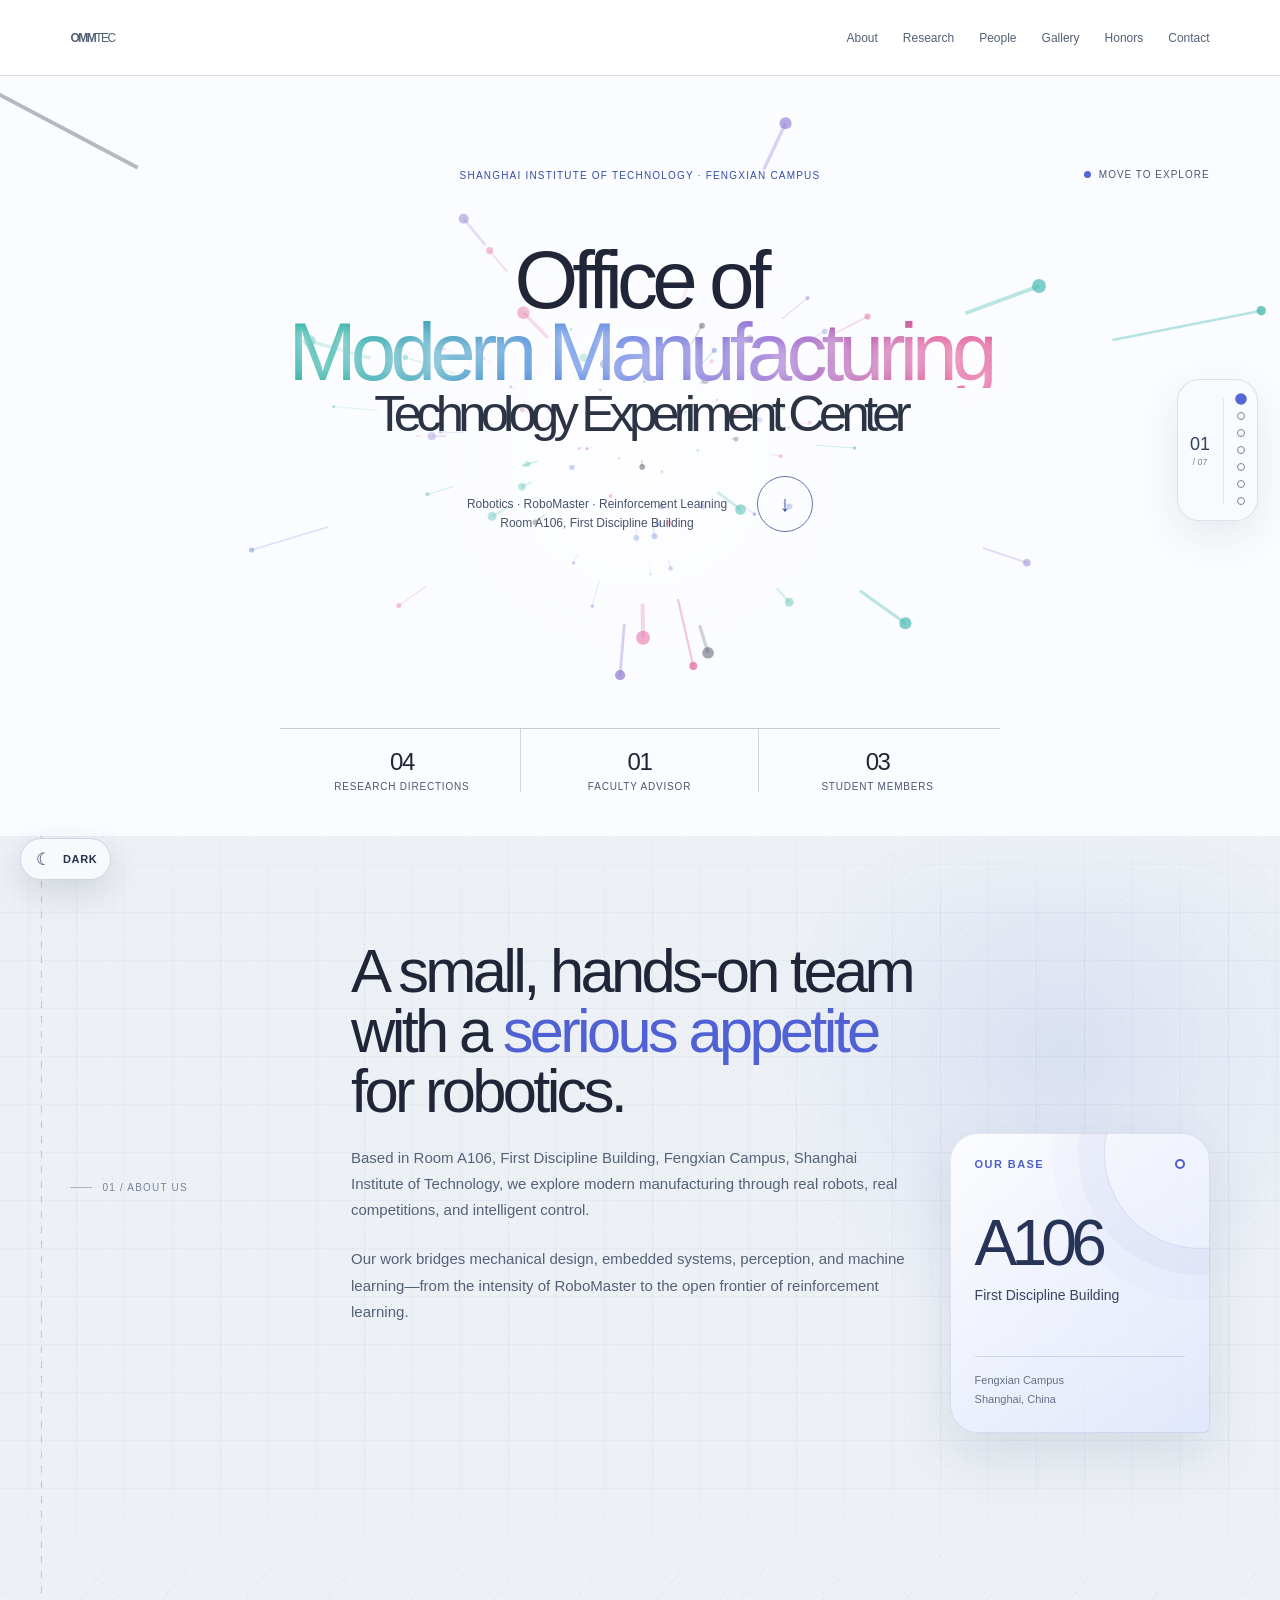
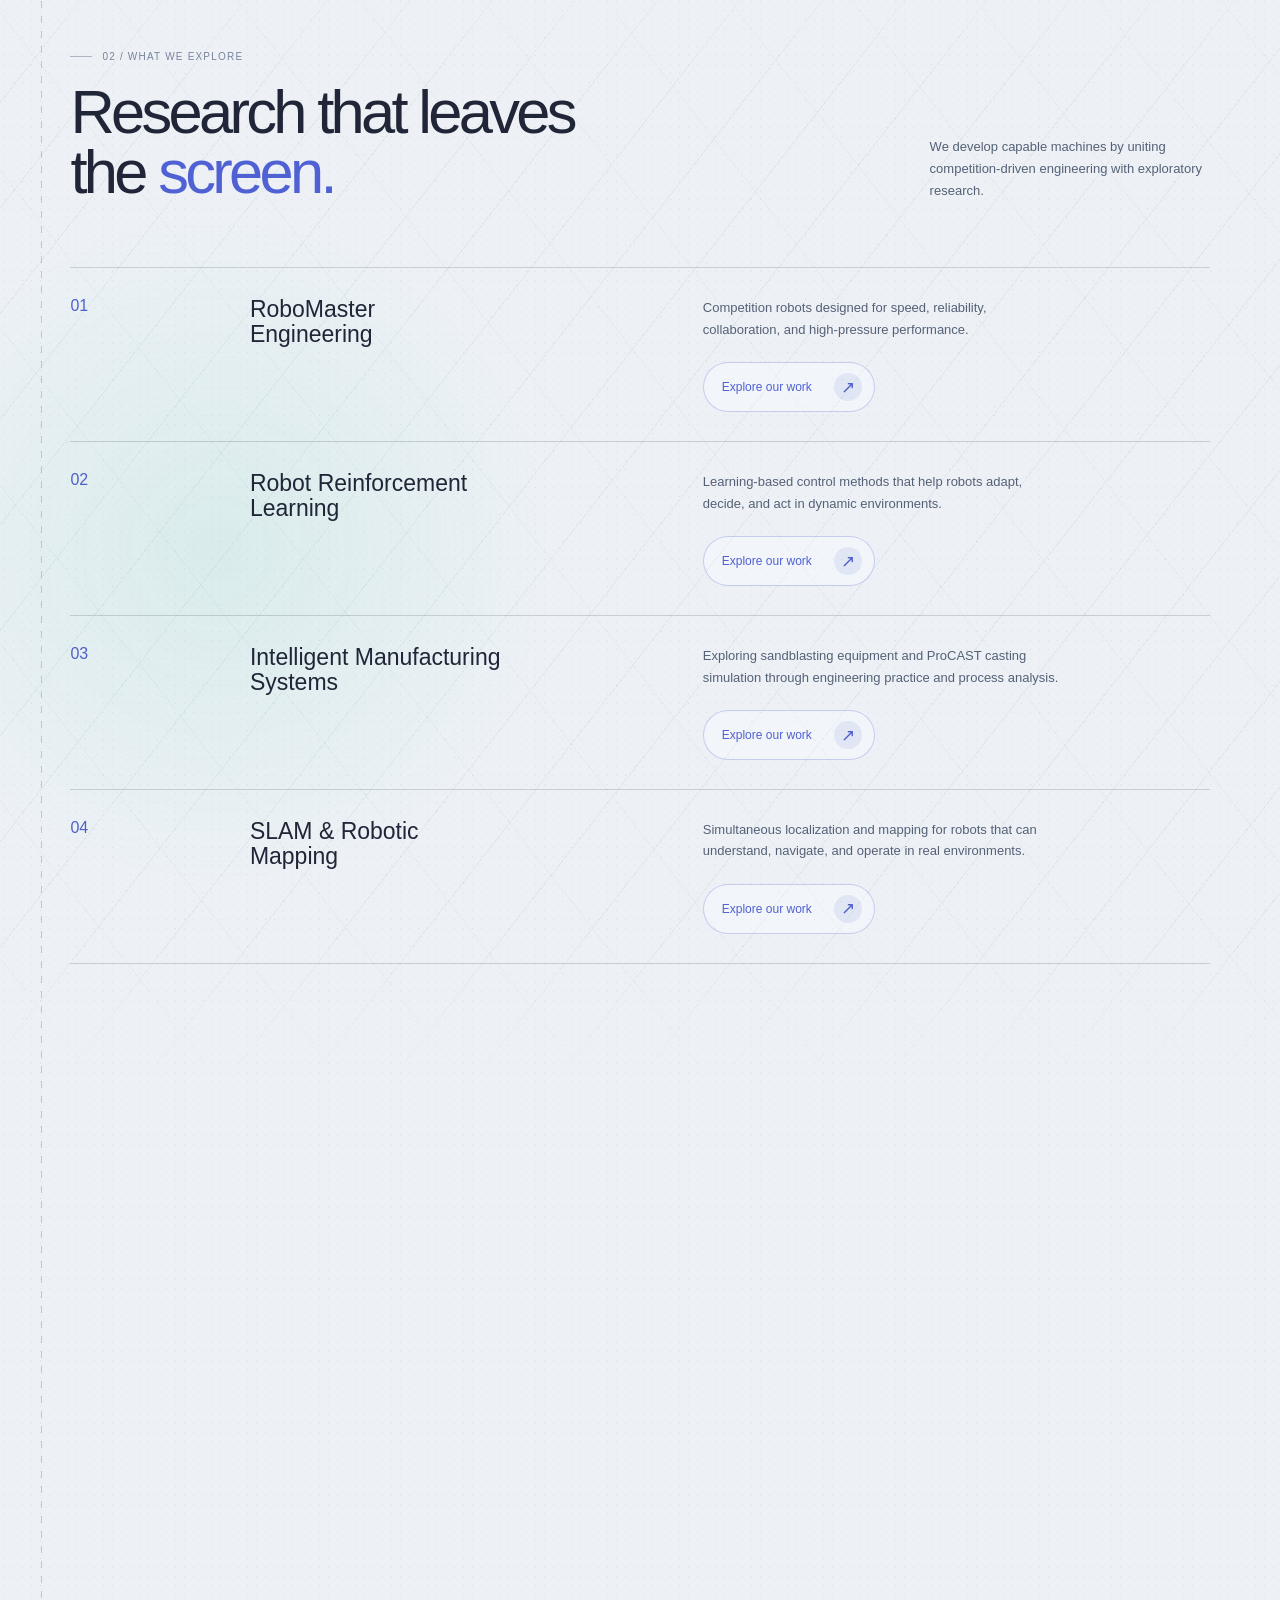
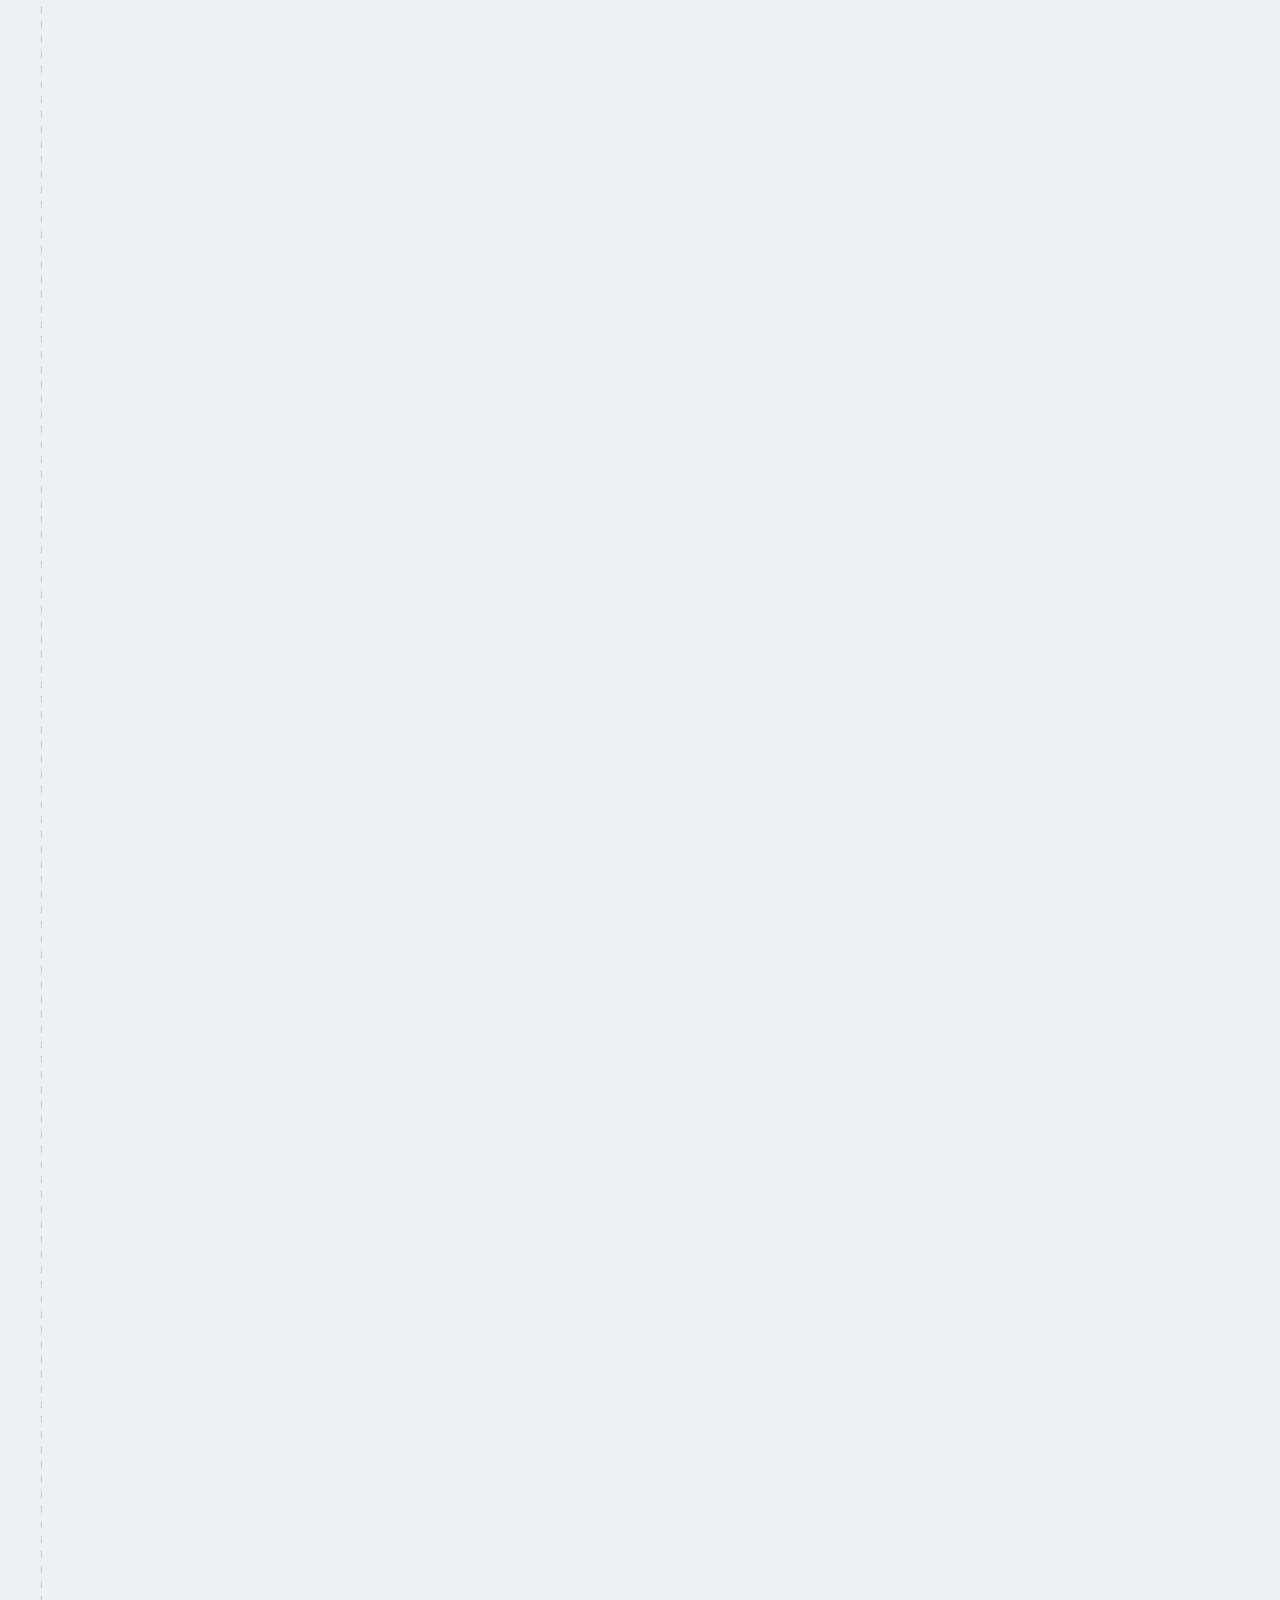
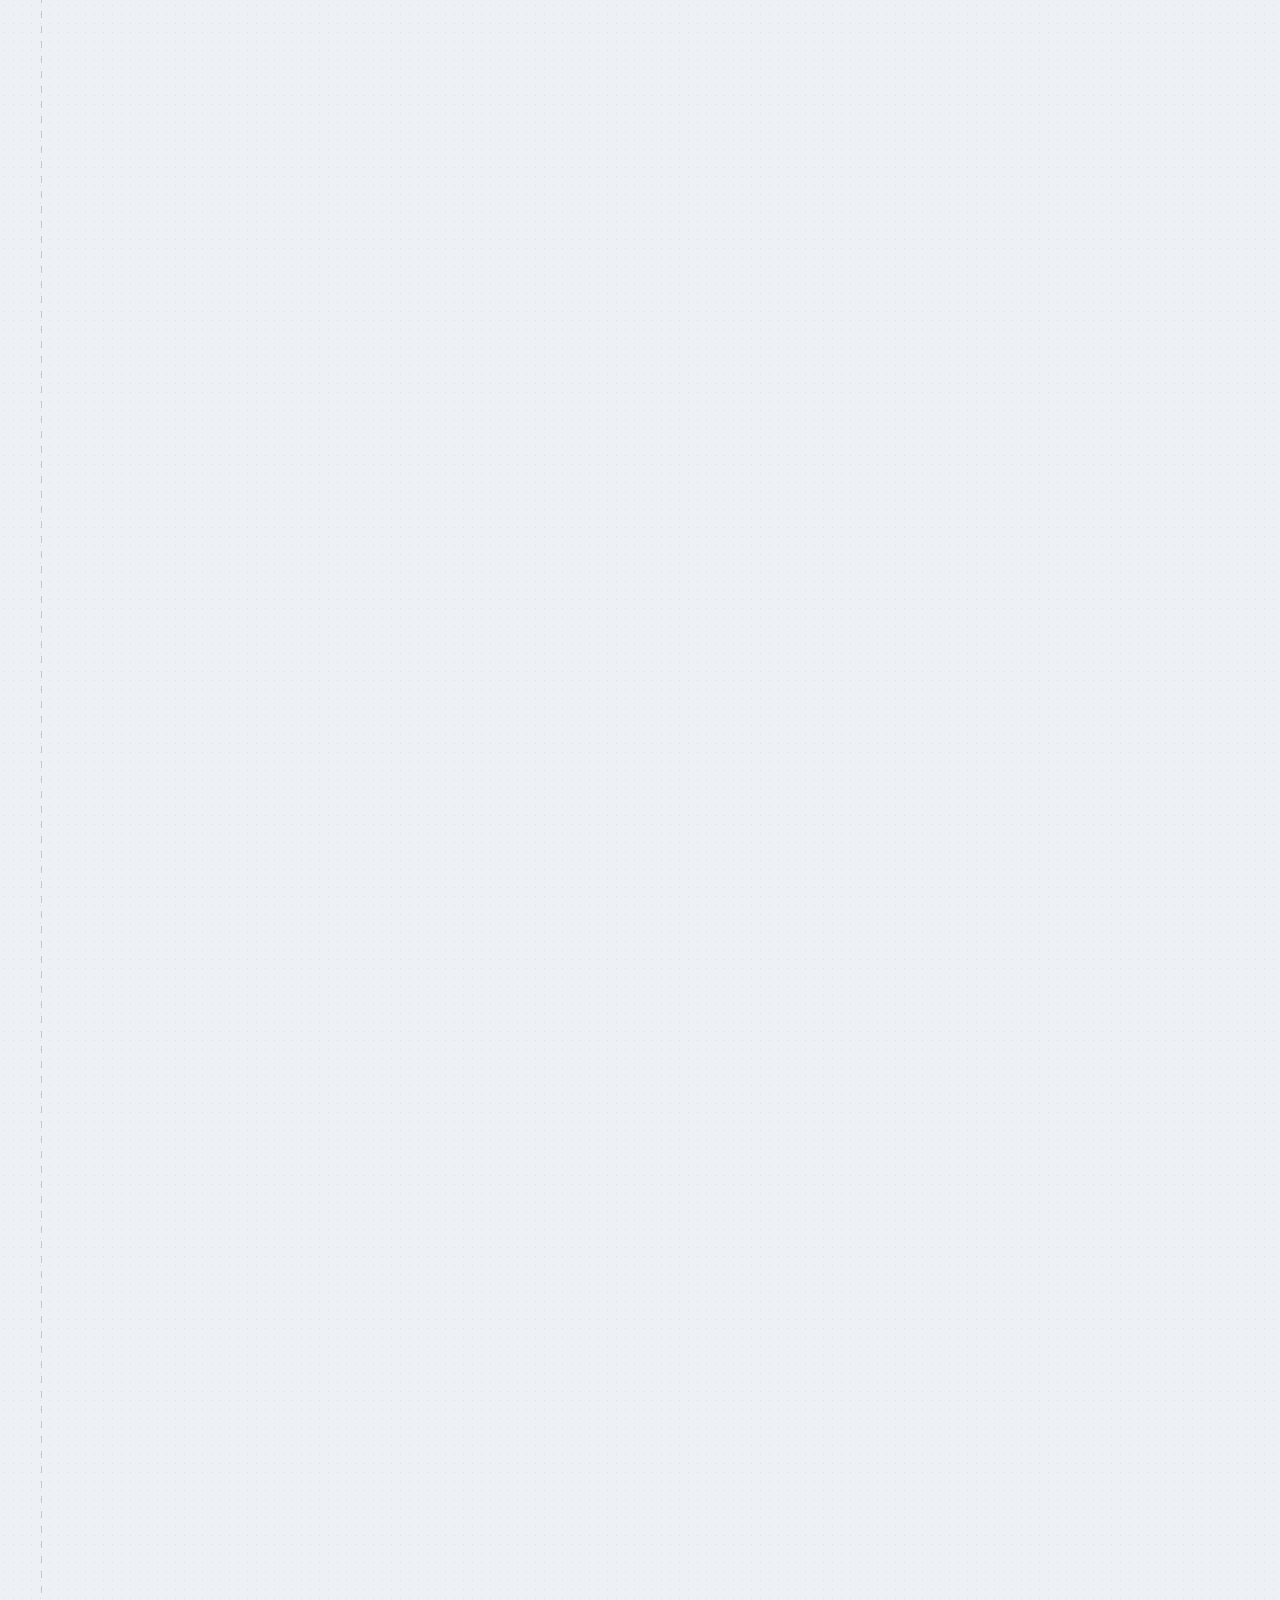
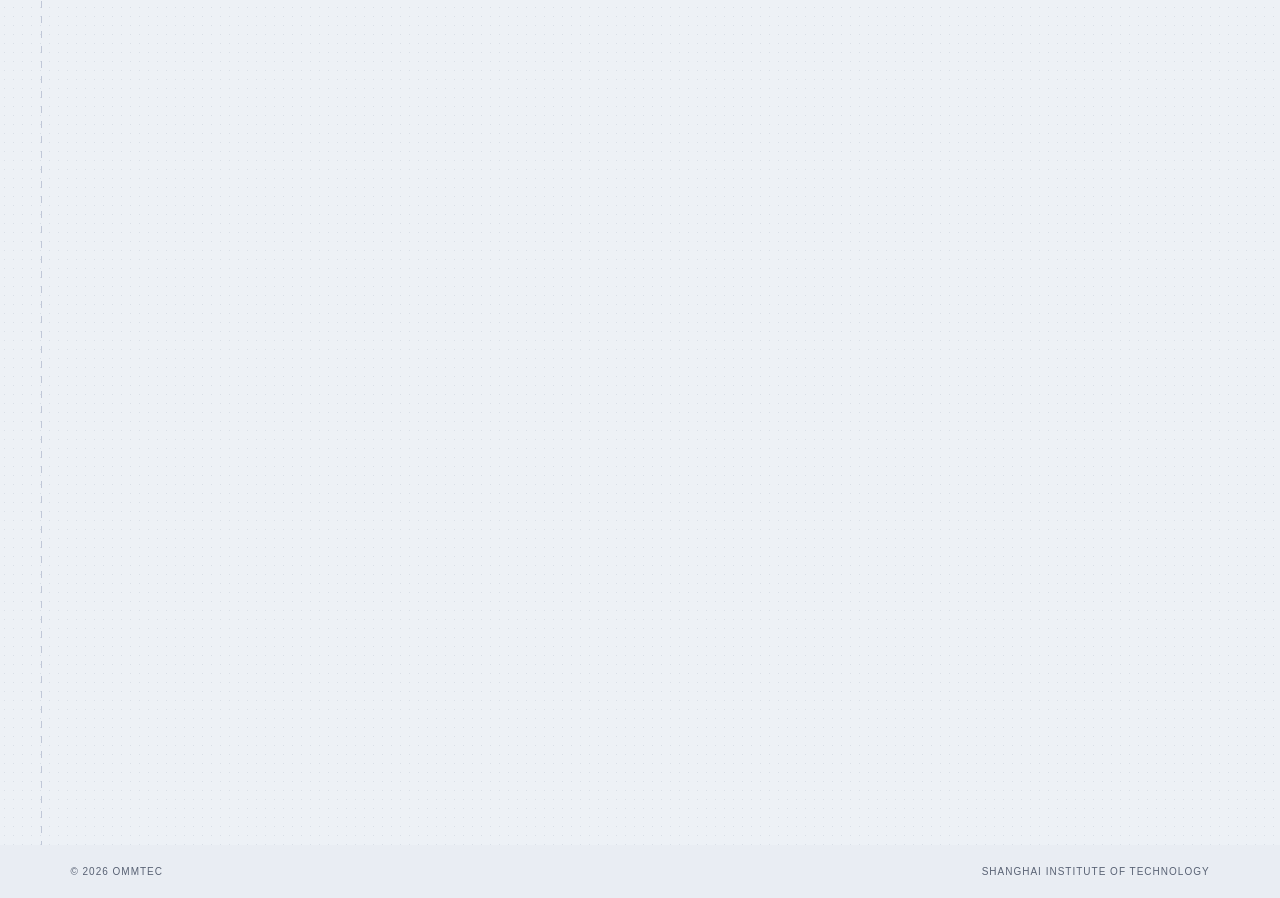
==== commit 1aa6122f: "Add files via upload" ====
--- a/index.html
+++ b/index.html
@@ -99,11 +99,11 @@
           <button class="gallery-item reveal" data-image="images/gallery-humanoid-large.webp" data-caption="Embodied intelligence / humanoid robot"><img src="images/gallery-humanoid.webp" loading="lazy" decoding="async" width="750" height="1000" alt="Humanoid robot in the laboratory" /><span>07 / Humanoid</span></button>
           <button class="gallery-item gallery-wide reveal" data-image="images/gallery-lab-session-large.webp" data-caption="Lab session / human-robot collaboration"><img src="images/gallery-lab-session.webp" loading="lazy" decoding="async" width="1000" height="750" alt="Student working beside a humanoid robot" /><span>08 / Lab session</span></button>
           <button class="gallery-item reveal" data-image="images/gallery-climbing-large.webp" data-caption="Outside the lab / team spirit"><img src="images/gallery-climbing.webp" loading="lazy" decoding="async" width="750" height="1000" alt="Team member climbing indoors" /><span>09 / Team spirit</span></button>
-          <button class="gallery-item reveal" data-image="images/gallery-after-hours-large.webp" data-caption="After hours / project travel"><img src="images/gallery-after-hours.webp" loading="lazy" decoding="async" width="750" height="1000" alt="Team member taking a break after working at a laptop" /><span>10 / After hours</span></button>
-          <button class="gallery-item gallery-wide reveal" data-image="images/gallery-robot-event-large.webp" data-caption="Robot event / testing venue"><img src="images/gallery-robot-event.webp" loading="lazy" decoding="async" width="1000" height="750" alt="Robot testing venue prepared for an event" /><span>11 / Robot event</span></button>
-          <button class="gallery-item reveal" data-image="images/gallery-waterfront-1-large.webp" data-caption="Team moments / waterfront night"><img src="images/gallery-waterfront-1.webp" loading="lazy" decoding="async" width="750" height="1000" alt="Team member standing by the waterfront at night" /><span>12 / Team moments</span></button>
-          <button class="gallery-item reveal" data-image="images/gallery-waterfront-2-large.webp" data-caption="Beyond the lab / waterfront night"><img src="images/gallery-waterfront-2.webp" loading="lazy" decoding="async" width="750" height="1000" alt="Team member beside the waterfront at night" /><span>13 / Beyond the lab</span></button>
-          <button class="gallery-item gallery-wide reveal" data-image="images/gallery-humanoid-event-large.webp" data-caption="Humanoid exhibition / embodied intelligence"><img src="images/gallery-humanoid-event.webp" loading="lazy" decoding="async" width="750" height="1000" alt="Humanoid robot dressed for an exhibition demonstration" /><span>14 / Humanoid exhibition</span></button>
+          <button class="gallery-item reveal" data-image="gallery-after-hours-large.webp" data-caption="After hours / project travel"><img src="gallery-after-hours.webp" loading="lazy" decoding="async" width="750" height="1000" alt="Team member taking a break after working at a laptop" /><span>10 / After hours</span></button>
+          <button class="gallery-item gallery-wide reveal" data-image="gallery-robot-event-large.webp" data-caption="Robot event / testing venue"><img src="gallery-robot-event.webp" loading="lazy" decoding="async" width="1000" height="750" alt="Robot testing venue prepared for an event" /><span>11 / Robot event</span></button>
+          <button class="gallery-item reveal" data-image="gallery-waterfront-1-large.webp" data-caption="Team moments / waterfront night"><img src="gallery-waterfront-1.webp" loading="lazy" decoding="async" width="750" height="1000" alt="Team member standing by the waterfront at night" /><span>12 / Team moments</span></button>
+          <button class="gallery-item reveal" data-image="gallery-waterfront-2-large.webp" data-caption="Beyond the lab / waterfront night"><img src="gallery-waterfront-2.webp" loading="lazy" decoding="async" width="750" height="1000" alt="Team member beside the waterfront at night" /><span>13 / Beyond the lab</span></button>
+          <button class="gallery-item gallery-wide reveal" data-image="gallery-humanoid-event-large.webp" data-caption="Humanoid exhibition / embodied intelligence"><img src="gallery-humanoid-event.webp" loading="lazy" decoding="async" width="750" height="1000" alt="Humanoid robot dressed for an exhibition demonstration" /><span>14 / Humanoid exhibition</span></button>
         </div>
       </section>
 
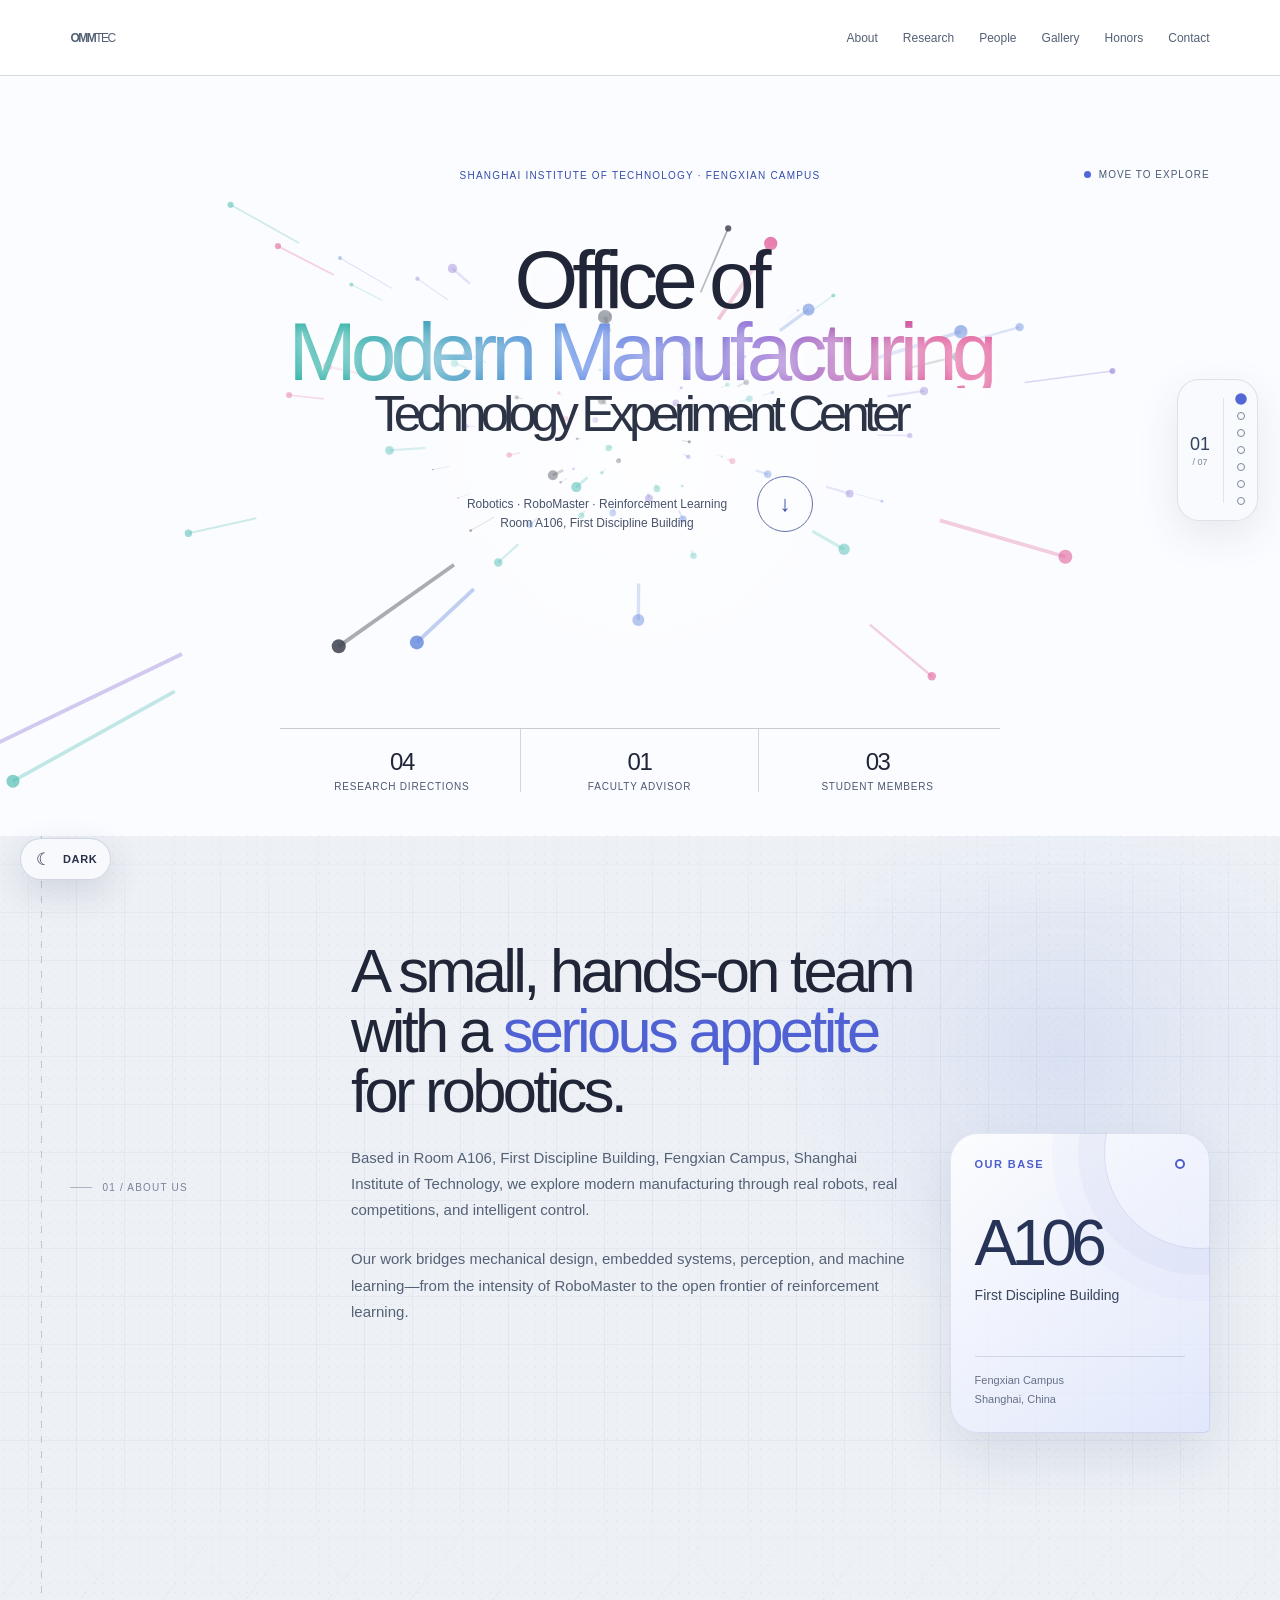
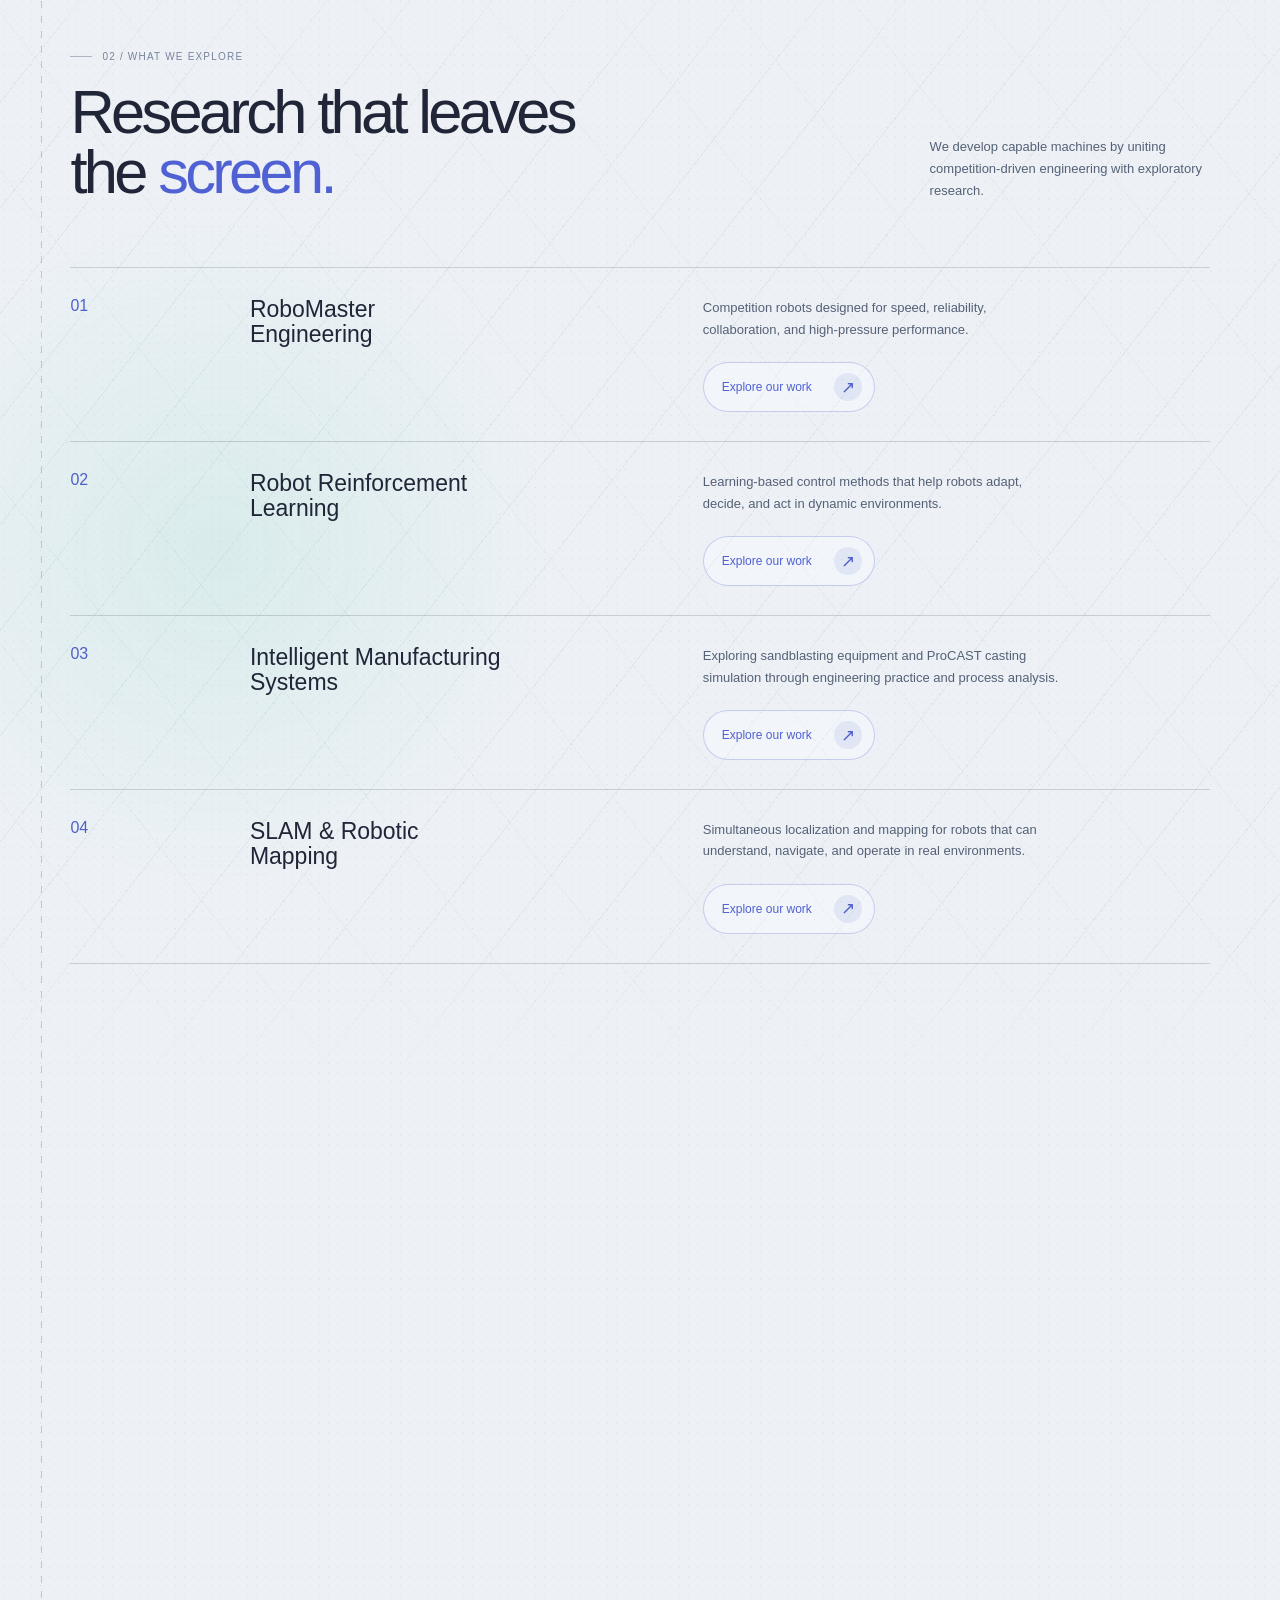
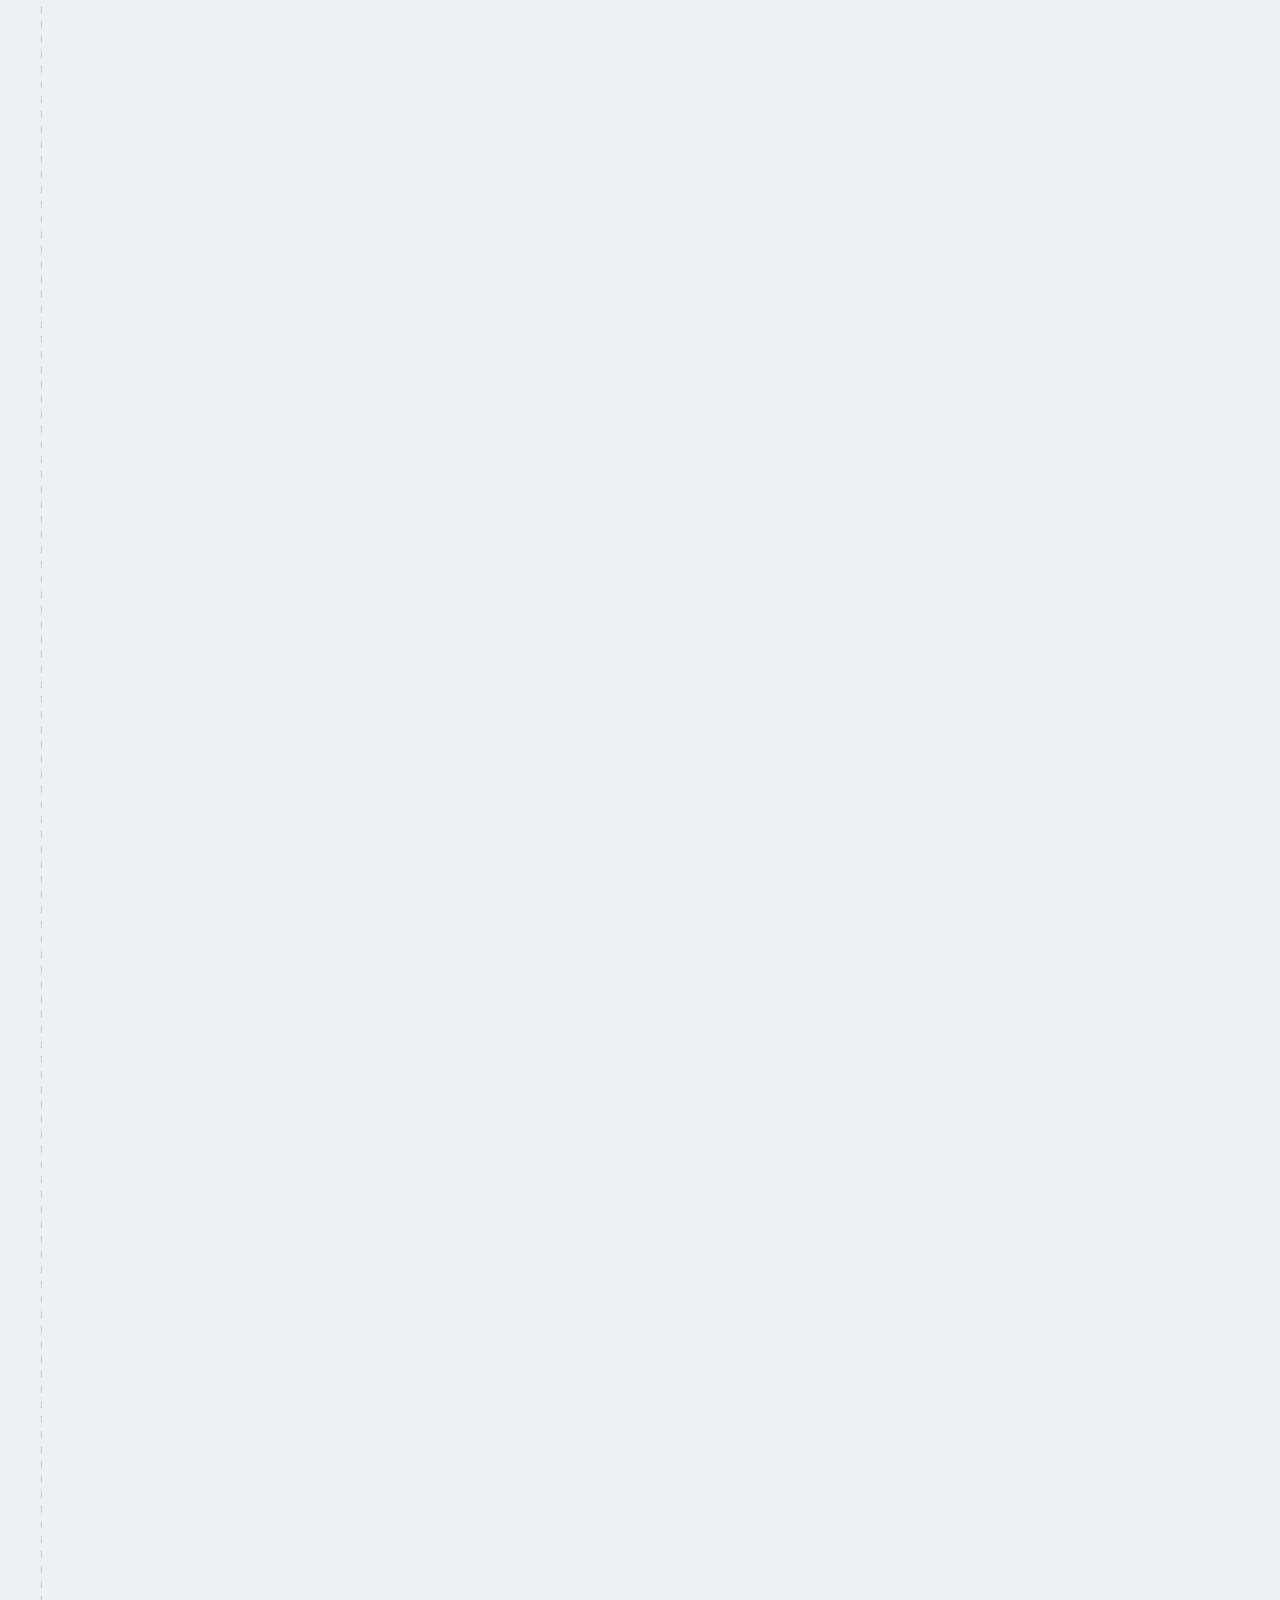
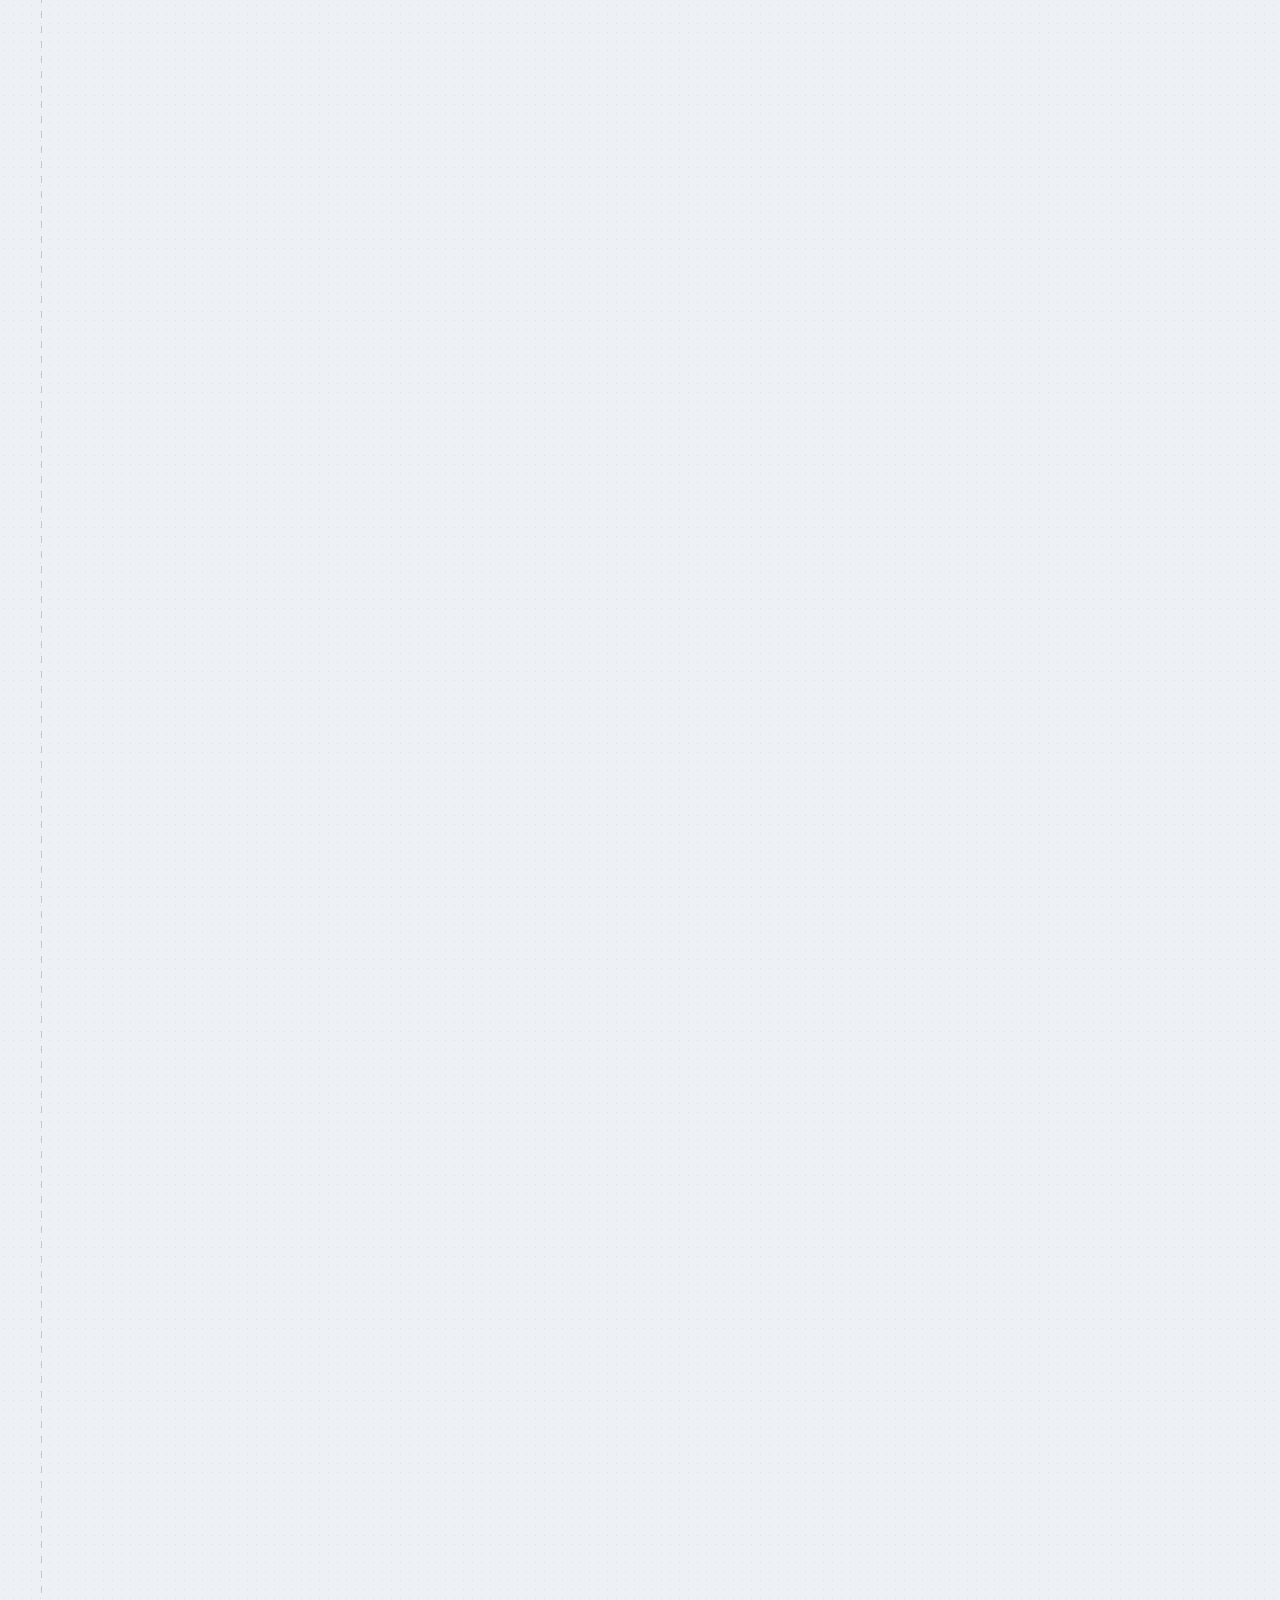
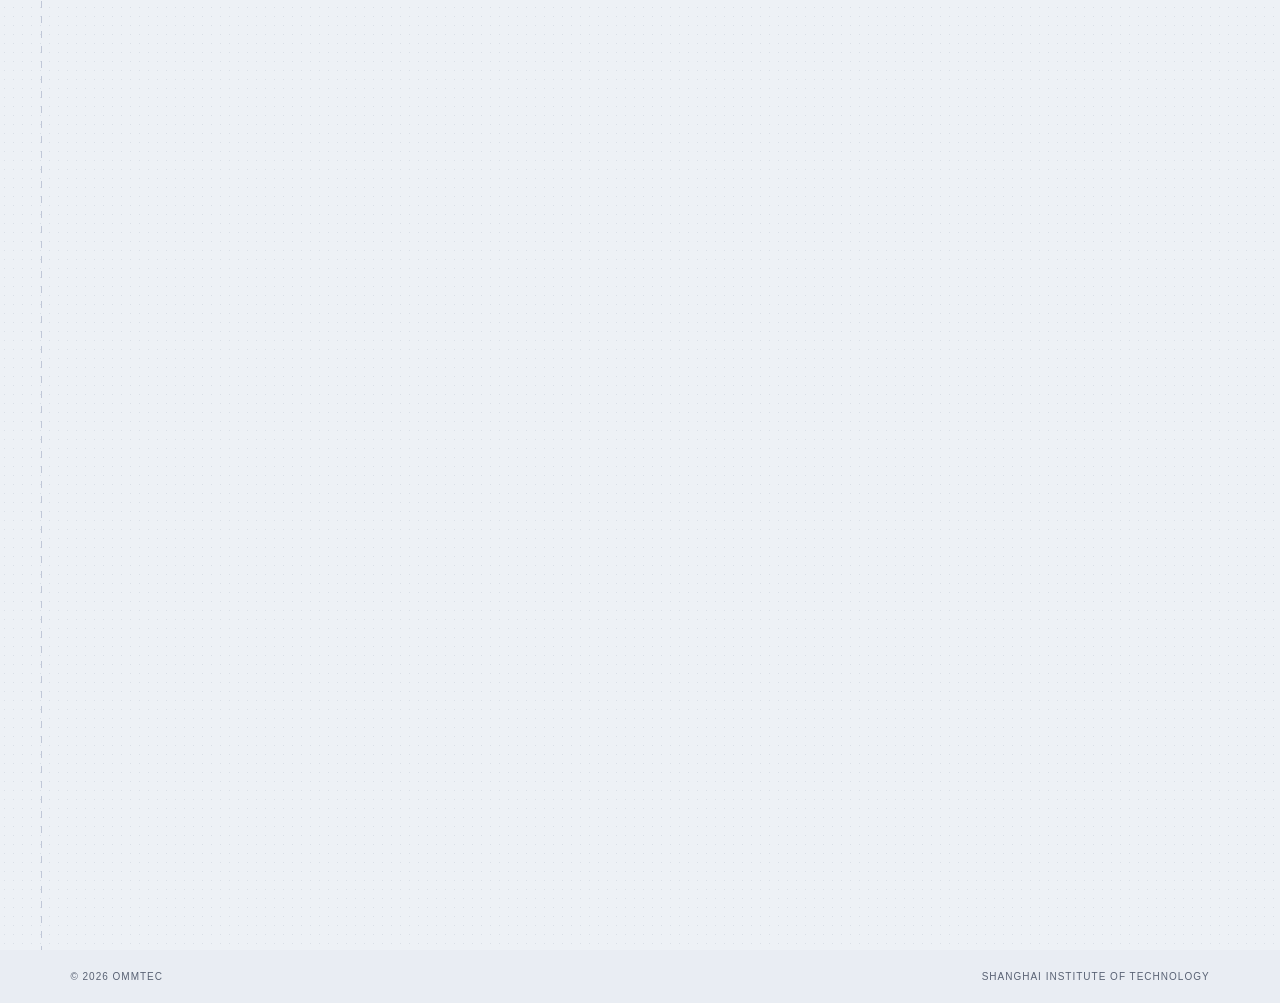
==== commit 700e4400: "Add files via upload" ====
--- a/index.html
+++ b/index.html
@@ -112,8 +112,9 @@
         <div class="honors-layout"><h2>Built to<br /><em>be tested.</em></h2><div class="award-list">
           <article><span>National</span><h3>Second Prize</h3><p>17th China University Students Mechanical Engineering Innovation and Creativity Competition — Process Equipment Practice and Innovation Competition</p></article>
           <article><span>Provincial</span><h3>Multiple Awards</h3><p>“Shangtu Cap” Advanced Drawing Technology and Innovative Design Competition</p></article>
-          <article><span>Provincial</span><h3>Competition Awards</h3><p>RoboMaster and Ruikang Robotics Competition</p></article>
-        </div></div>
+          <article><span>Provincial</span><h3>Competition Awards</h3><p>RoboMaster and Ruikang Robotics Competition</p></article>
+          <article><span>Corporate Competition</span><h3>Outstanding Work Award</h3><p>2026 “Lingchuang” Creative Competition</p></article>
+        </div></div>
       </section>
 
       <section id="contact" class="contact scene" data-scene="contact">
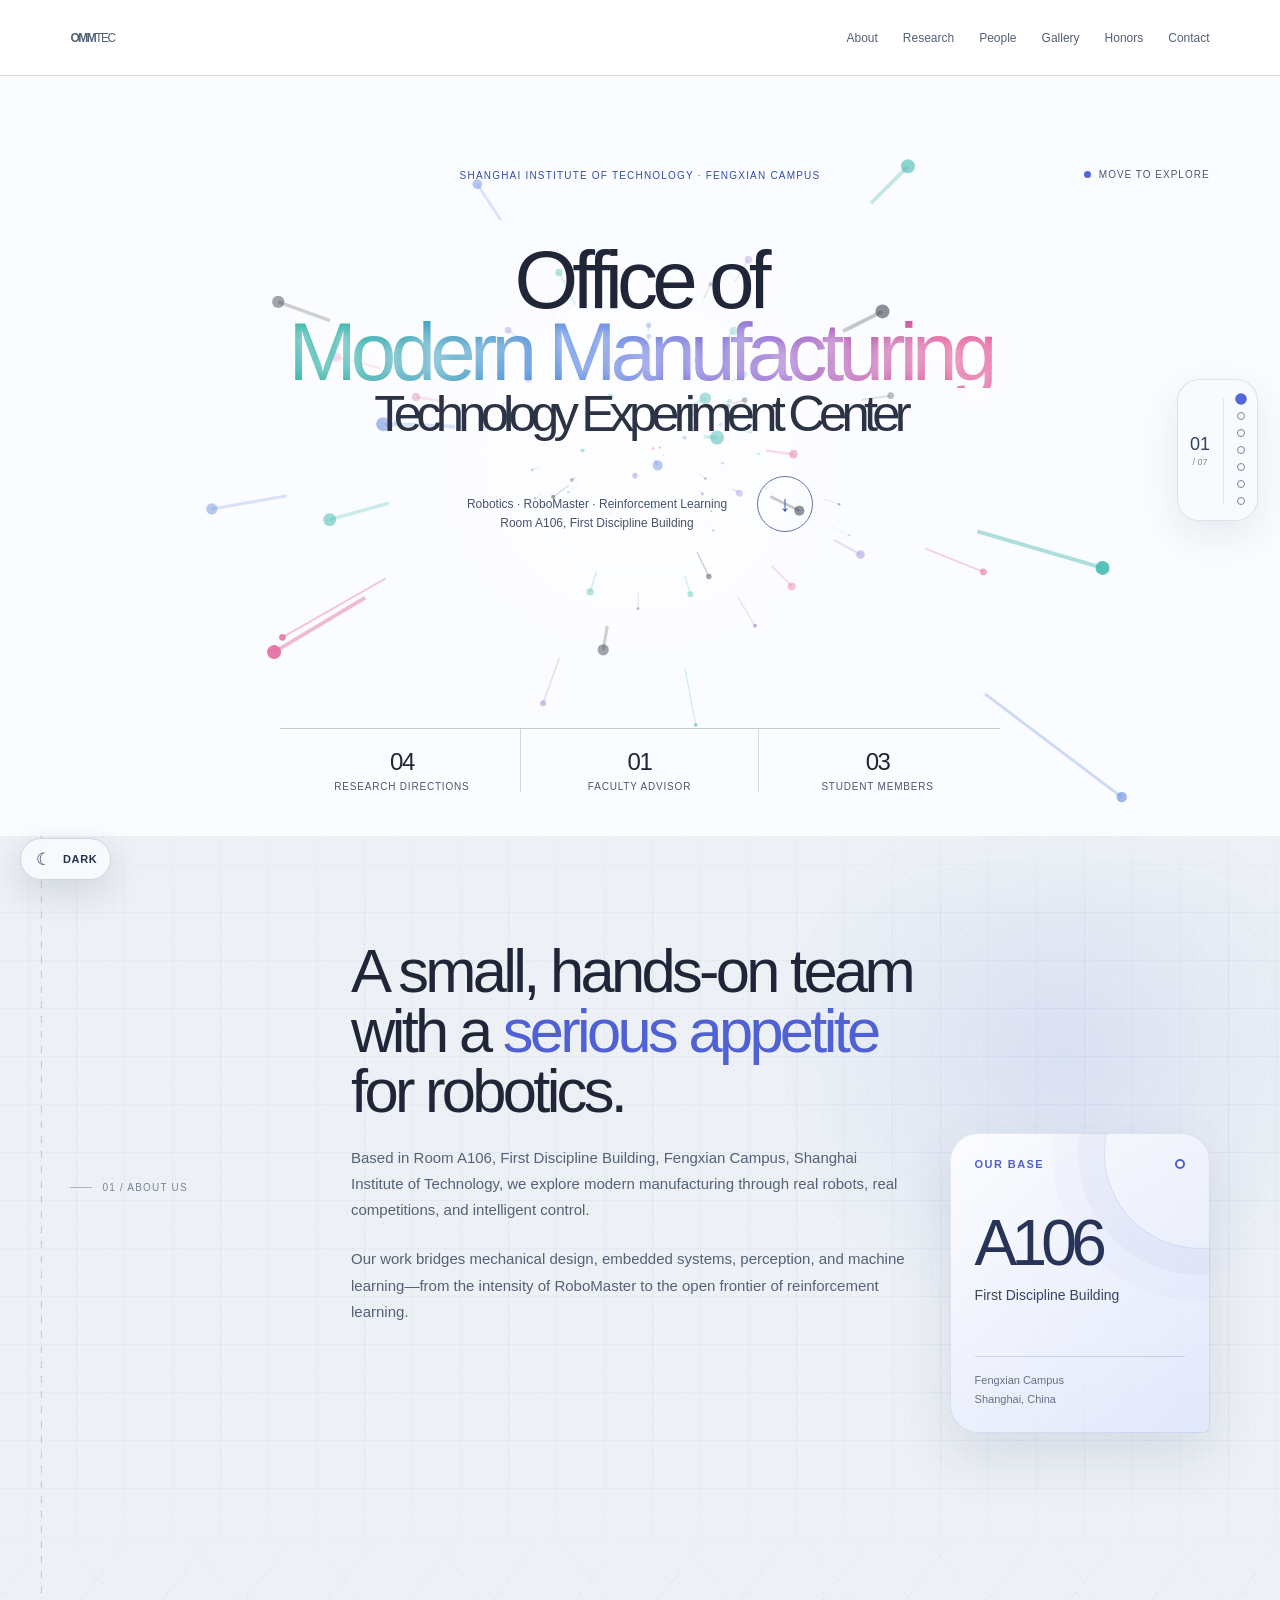
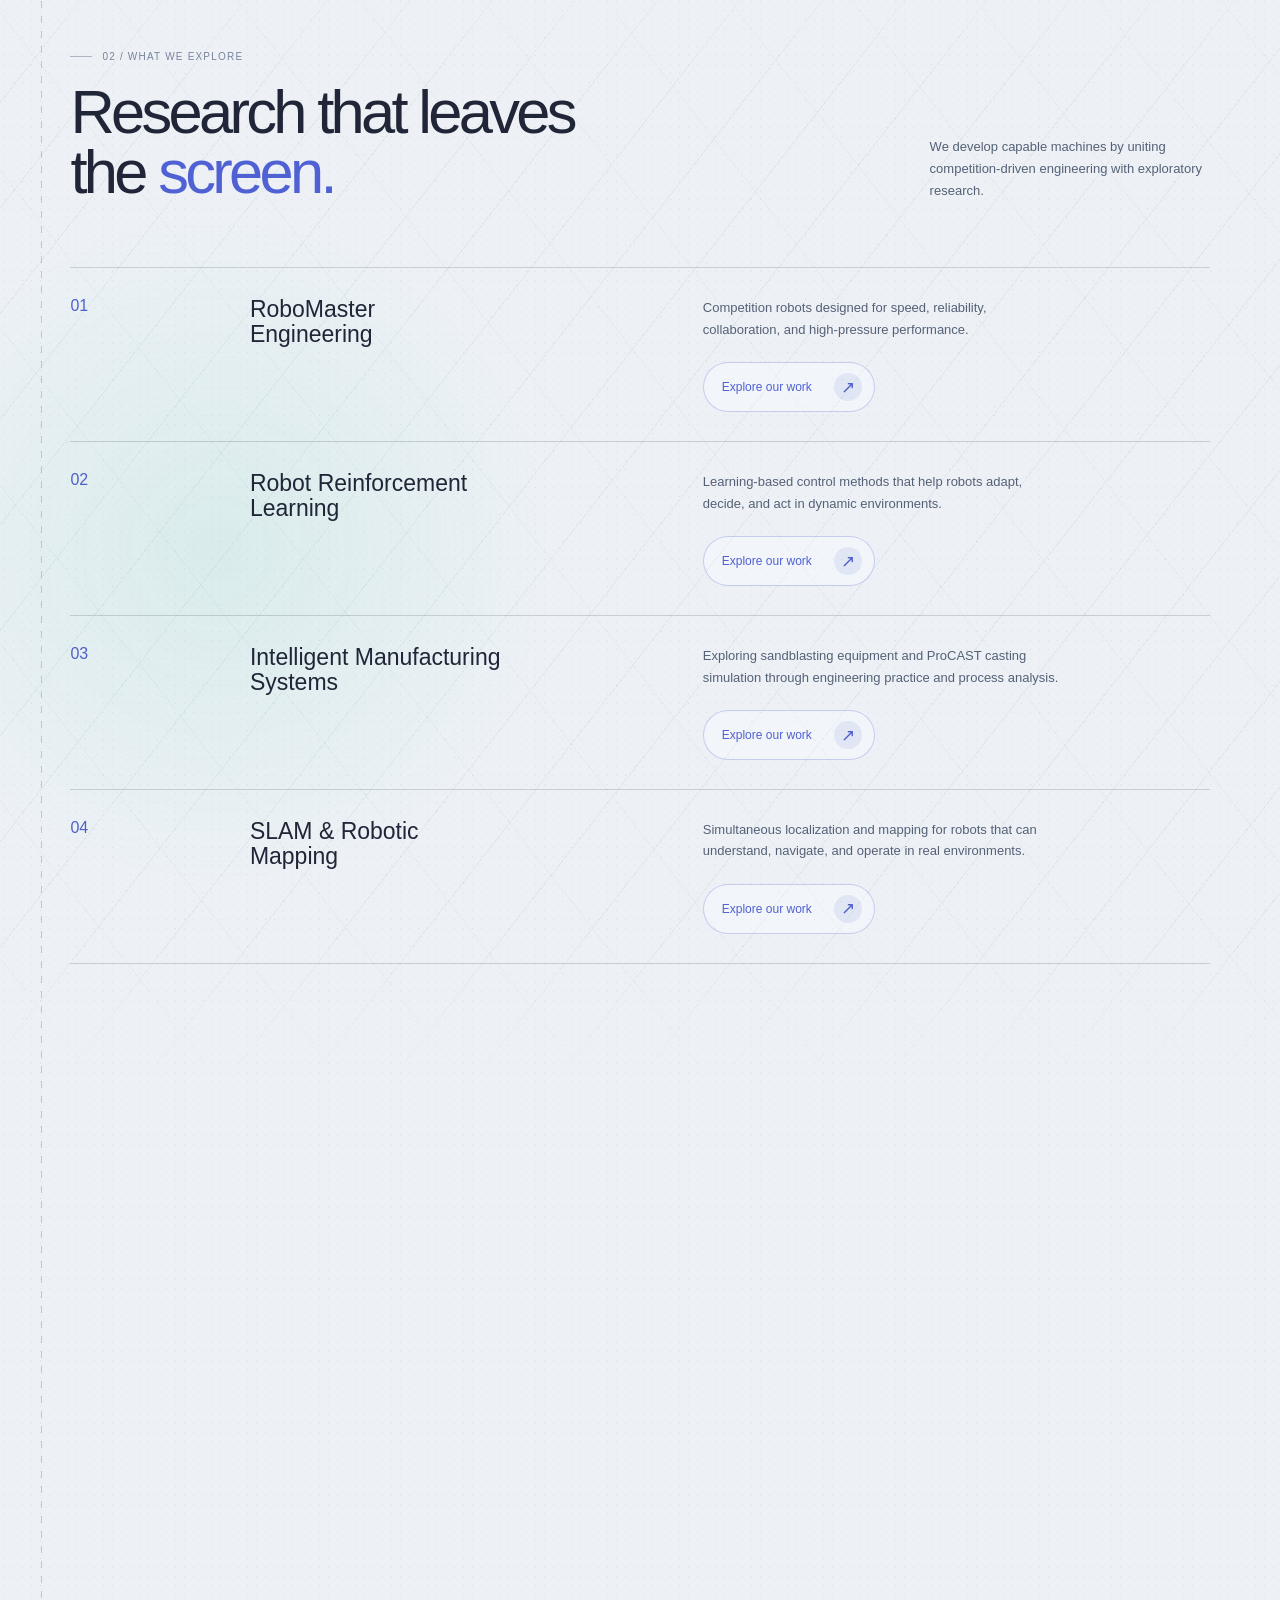
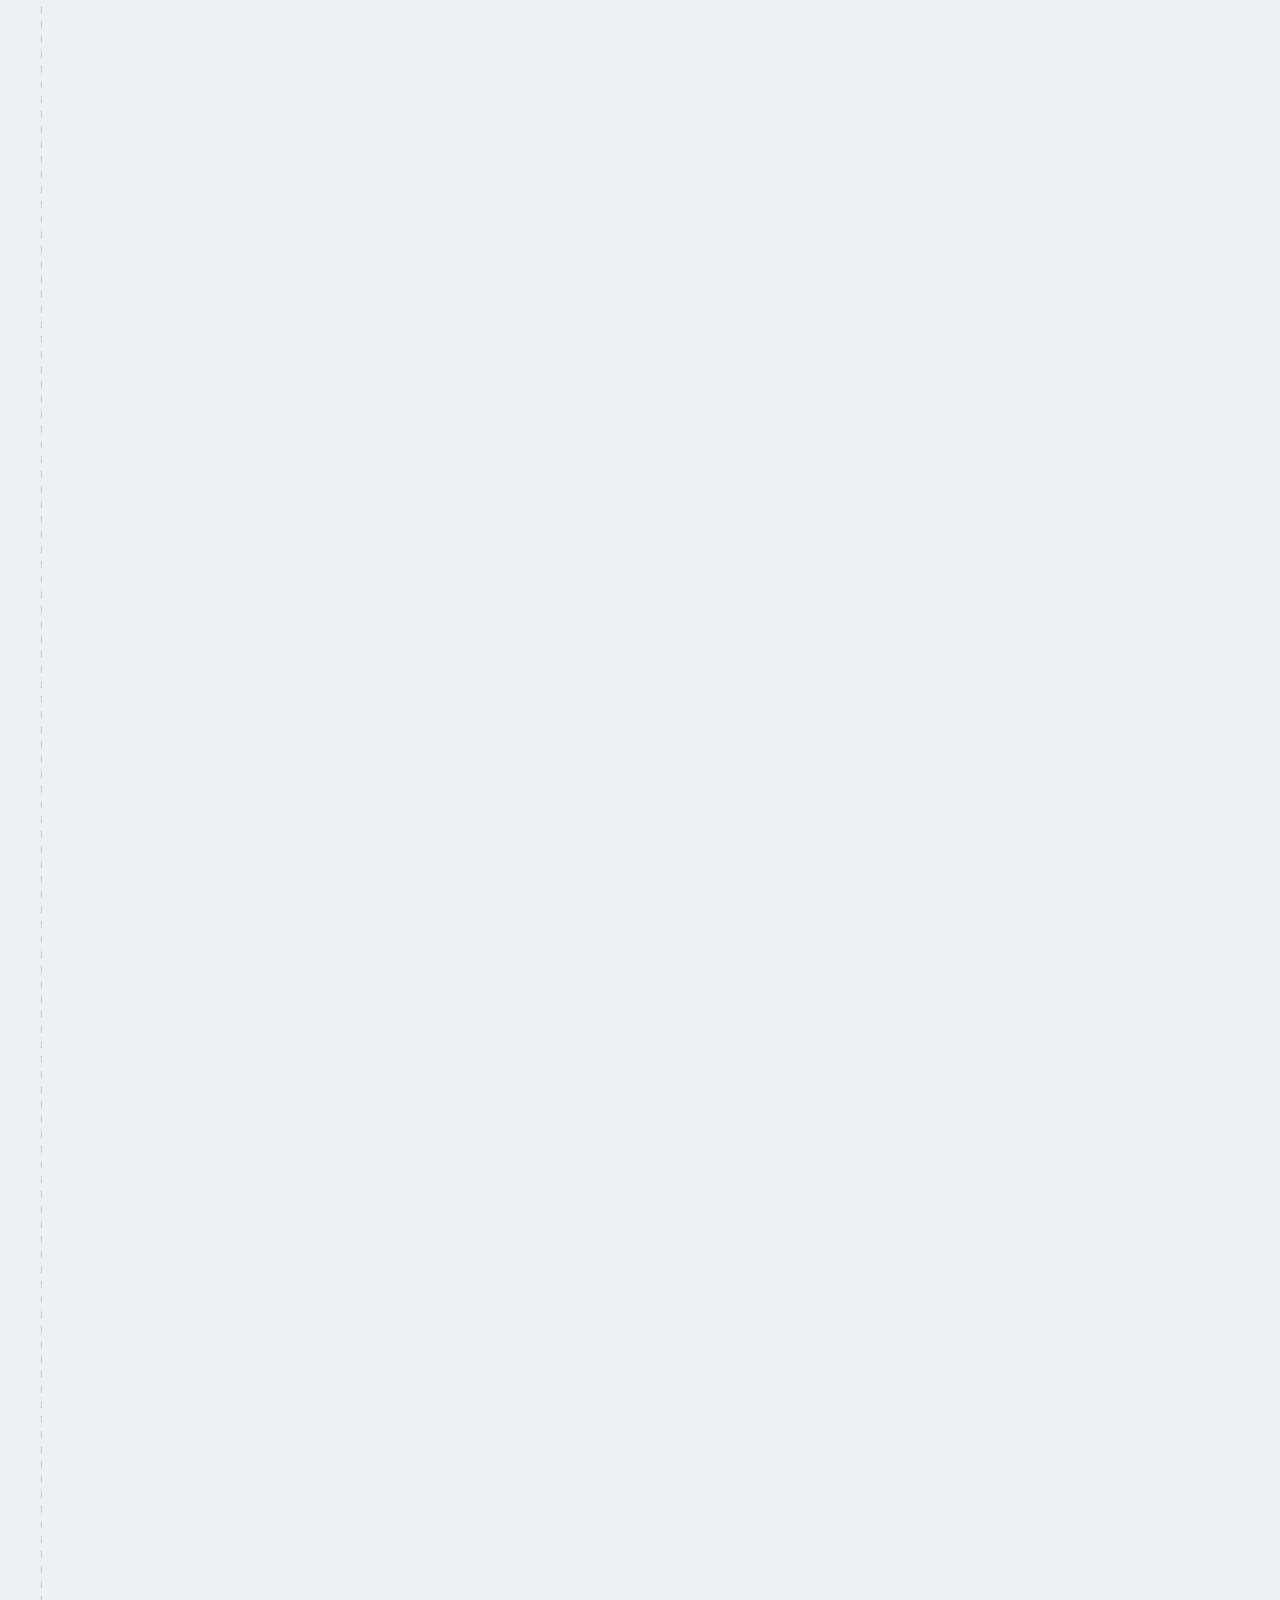
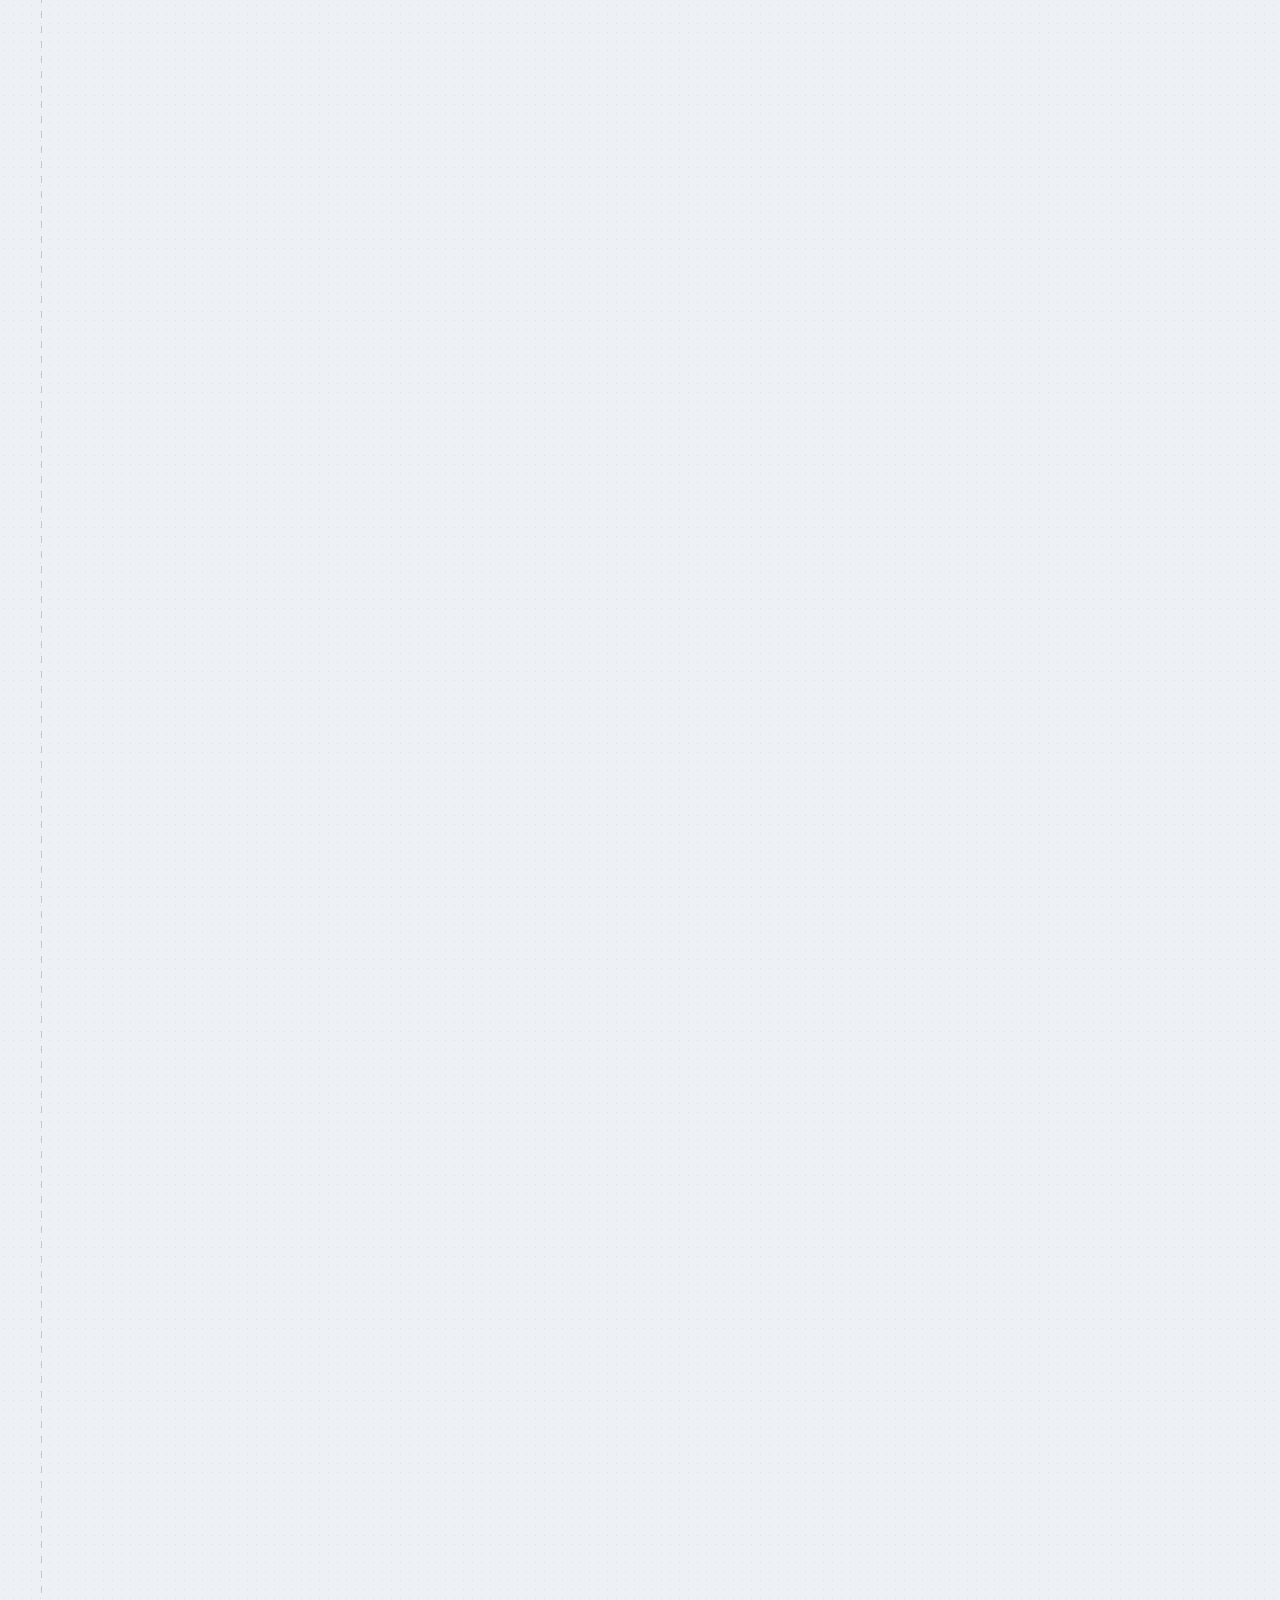
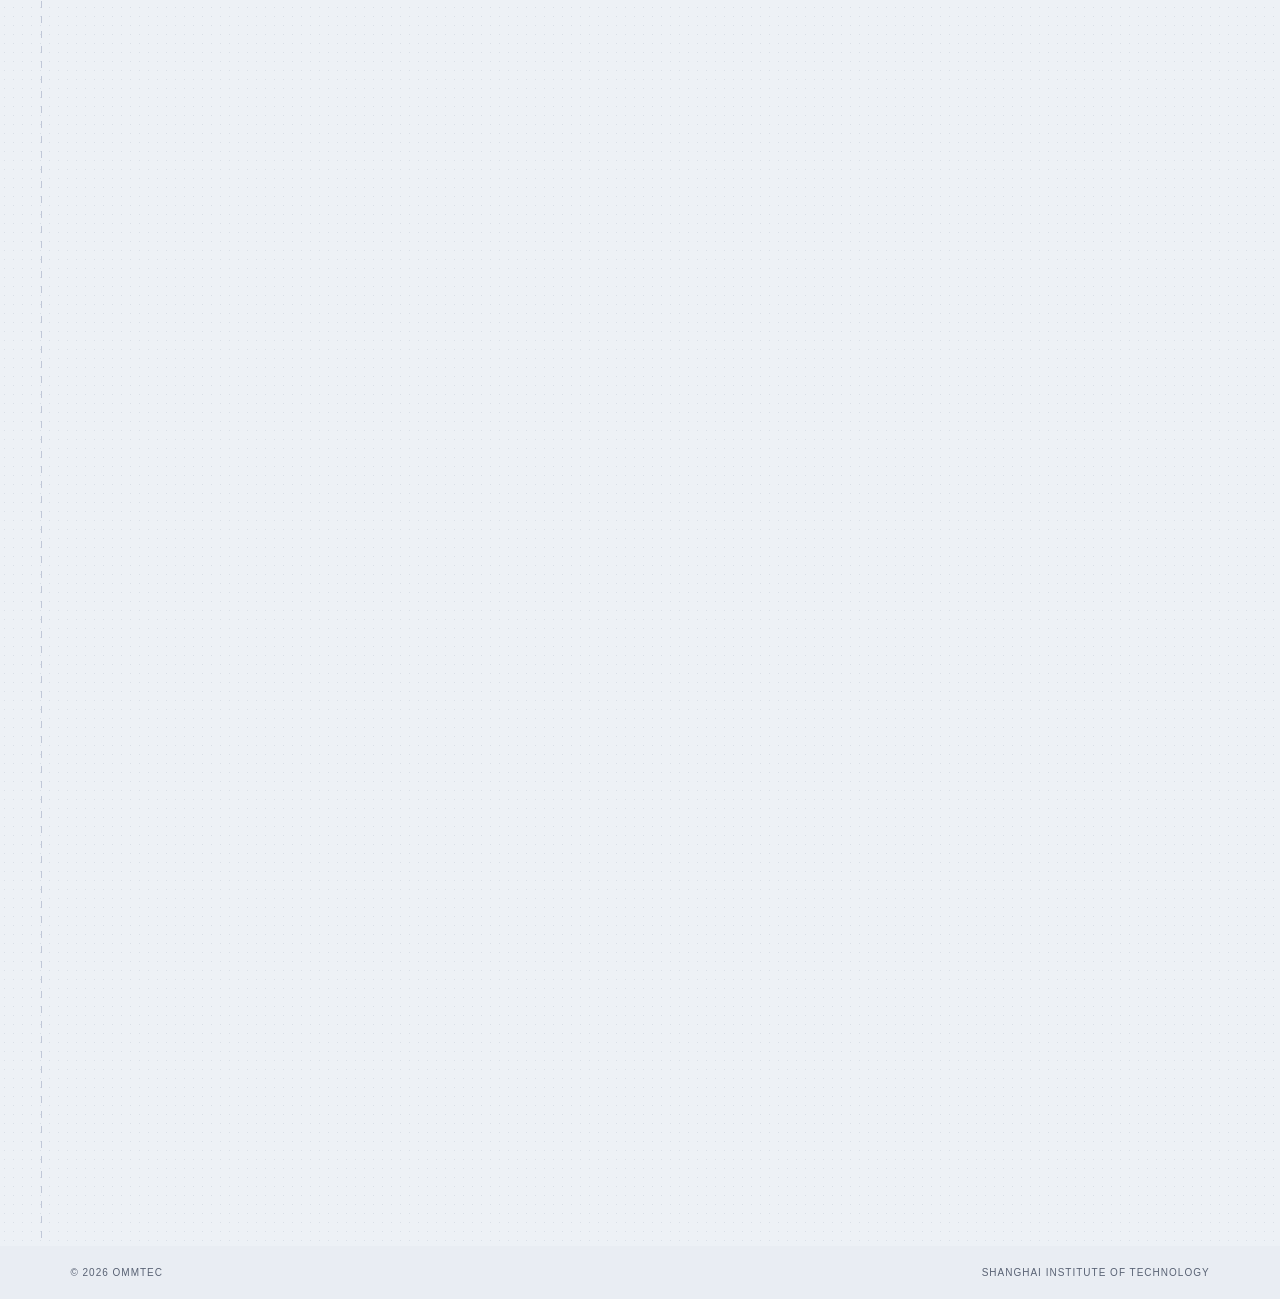
==== commit 11e94047: "Add files via upload" ====
--- a/index.html
+++ b/index.html
@@ -104,6 +104,7 @@
           <button class="gallery-item reveal" data-image="gallery-waterfront-1-large.webp" data-caption="Team moments / waterfront night"><img src="gallery-waterfront-1.webp" loading="lazy" decoding="async" width="750" height="1000" alt="Team member standing by the waterfront at night" /><span>12 / Team moments</span></button>
           <button class="gallery-item reveal" data-image="gallery-waterfront-2-large.webp" data-caption="Beyond the lab / waterfront night"><img src="gallery-waterfront-2.webp" loading="lazy" decoding="async" width="750" height="1000" alt="Team member beside the waterfront at night" /><span>13 / Beyond the lab</span></button>
           <button class="gallery-item gallery-wide reveal" data-image="gallery-humanoid-event-large.webp" data-caption="Humanoid exhibition / embodied intelligence"><img src="gallery-humanoid-event.webp" loading="lazy" decoding="async" width="750" height="1000" alt="Humanoid robot dressed for an exhibition demonstration" /><span>14 / Humanoid exhibition</span></button>
+          <button class="gallery-item reveal" data-image="slam-humanoid-pair-large.webp" data-caption="Humanoid platforms / indoor laboratory"><img src="slam-humanoid-pair.webp" loading="lazy" decoding="async" width="750" height="1000" alt="Two humanoid robots positioned in an indoor laboratory" /><span>15 / Humanoid platforms</span></button>
         </div>
       </section>
 
--- a/flow.css
+++ b/flow.css
@@ -28,6 +28,7 @@
 .slam-page .work-page>.slam-video{animation-delay:.3s}
 .slam-page .work-page>.work-link:last-child{animation-delay:.35s}
 .slam-study{margin:0 0 48px;max-width:980px}
+.slam-study-portrait{max-width:720px}
 .slam-study img{display:block;width:100%;height:auto;border-radius:12px;border:1px solid rgba(210,240,246,.24);background:#121820}
 .slam-study figcaption{padding-top:15px;color:#c1d0d6;font-size:13px;line-height:1.7}
 .slam-study figcaption span{display:block;margin-bottom:6px;color:#9fe5eb;font-size:11px;letter-spacing:.1em;text-transform:uppercase}
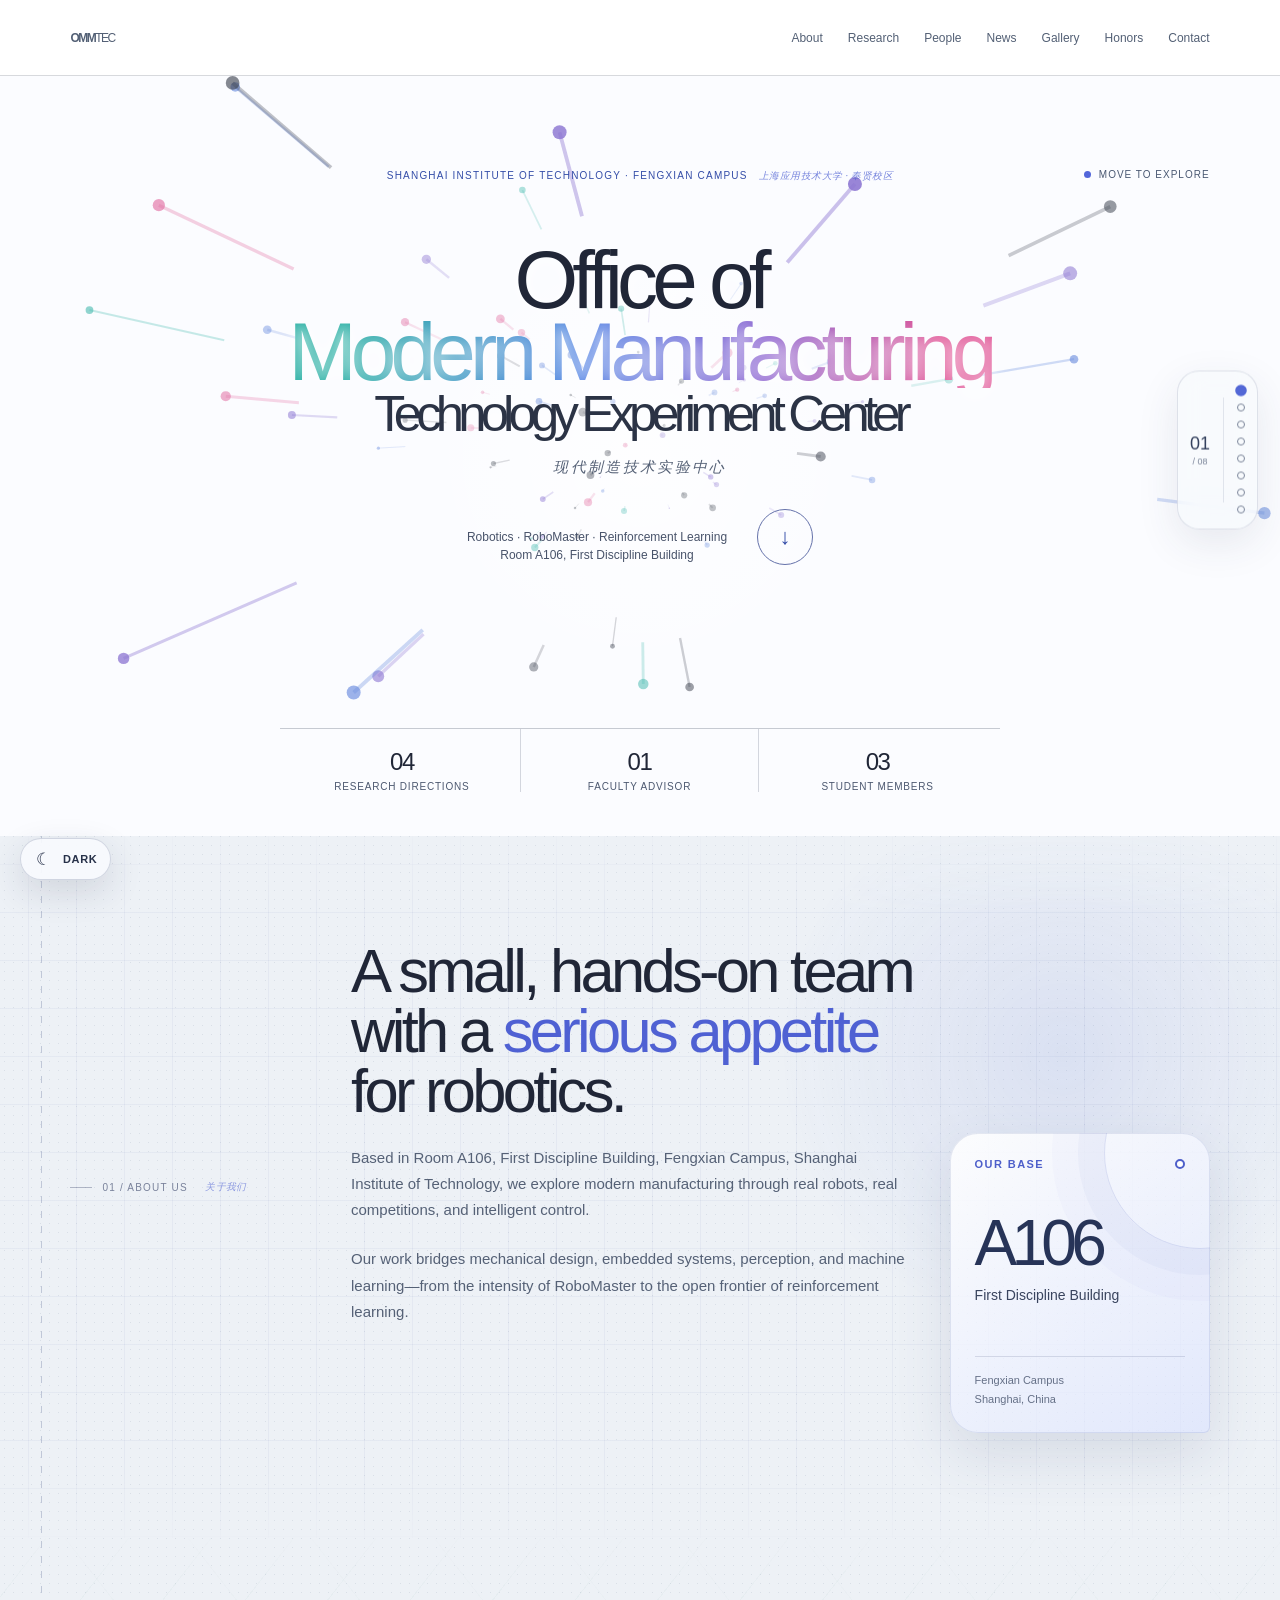
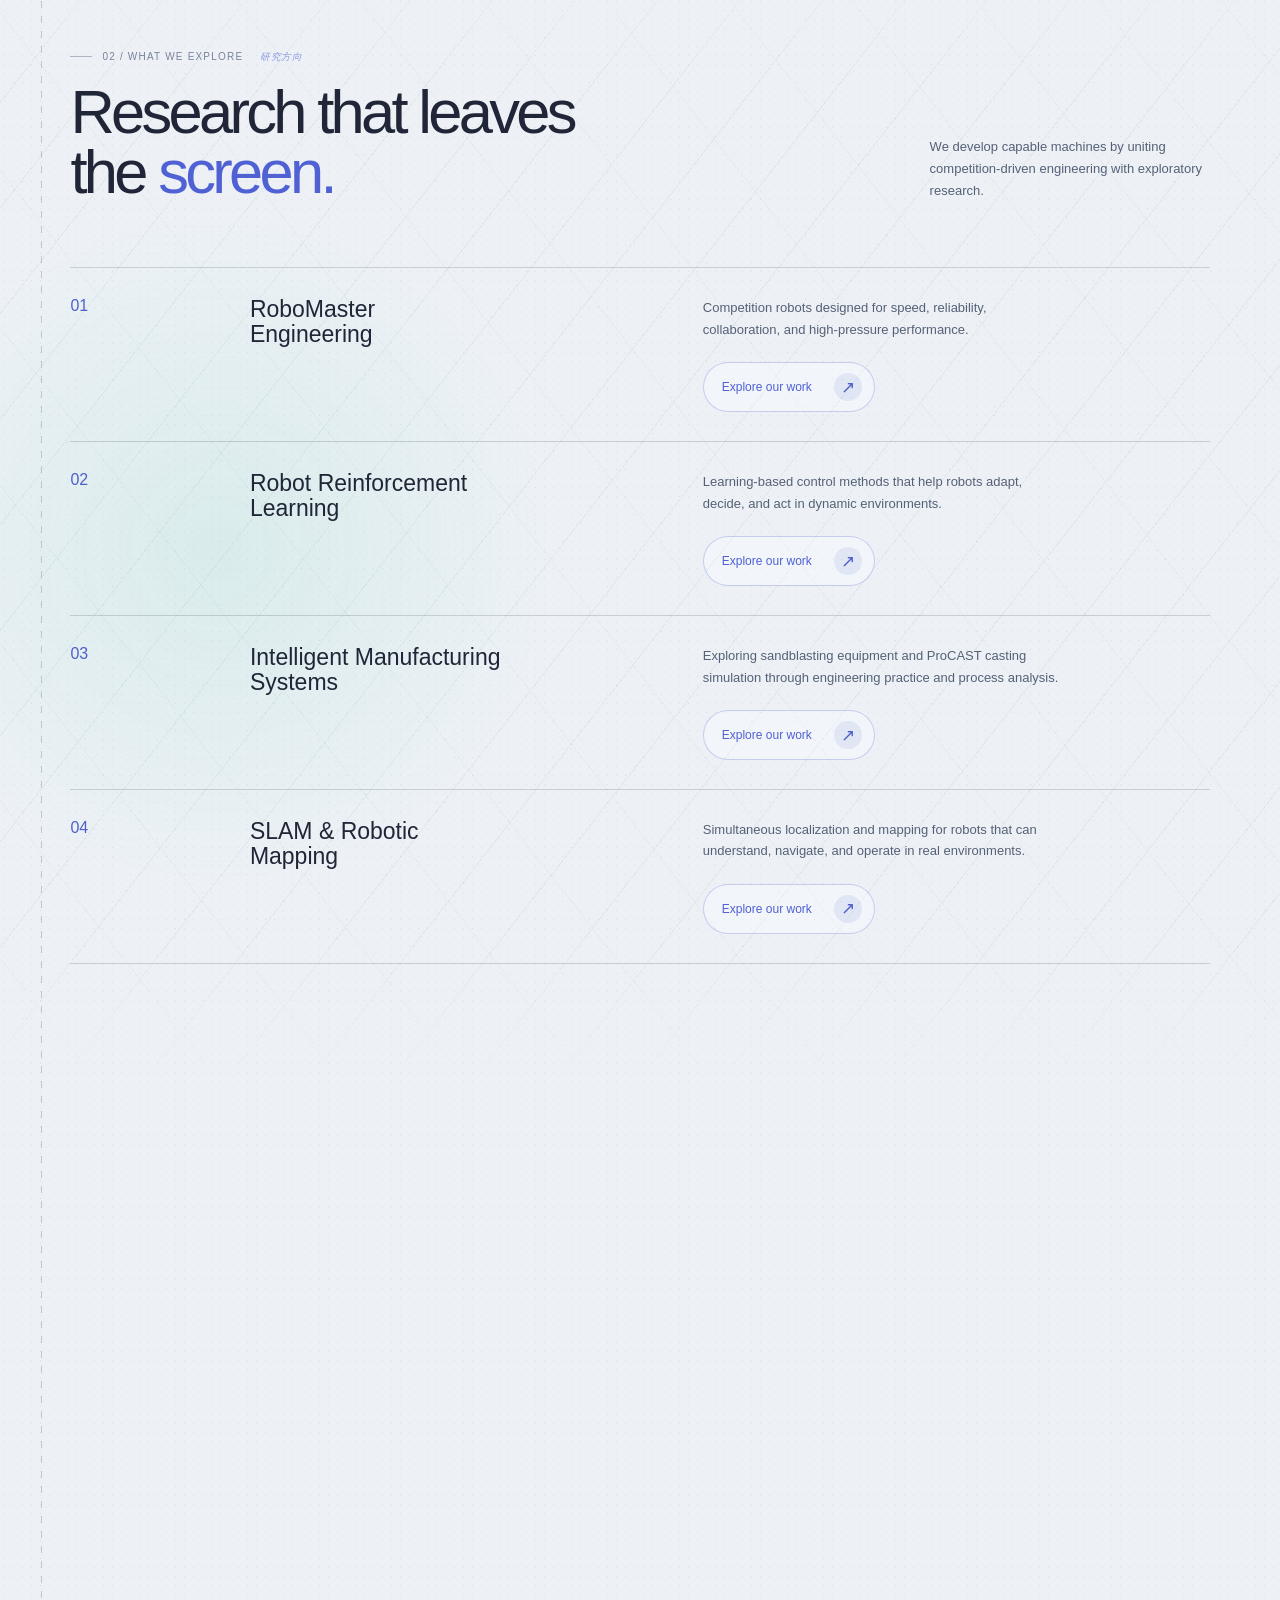
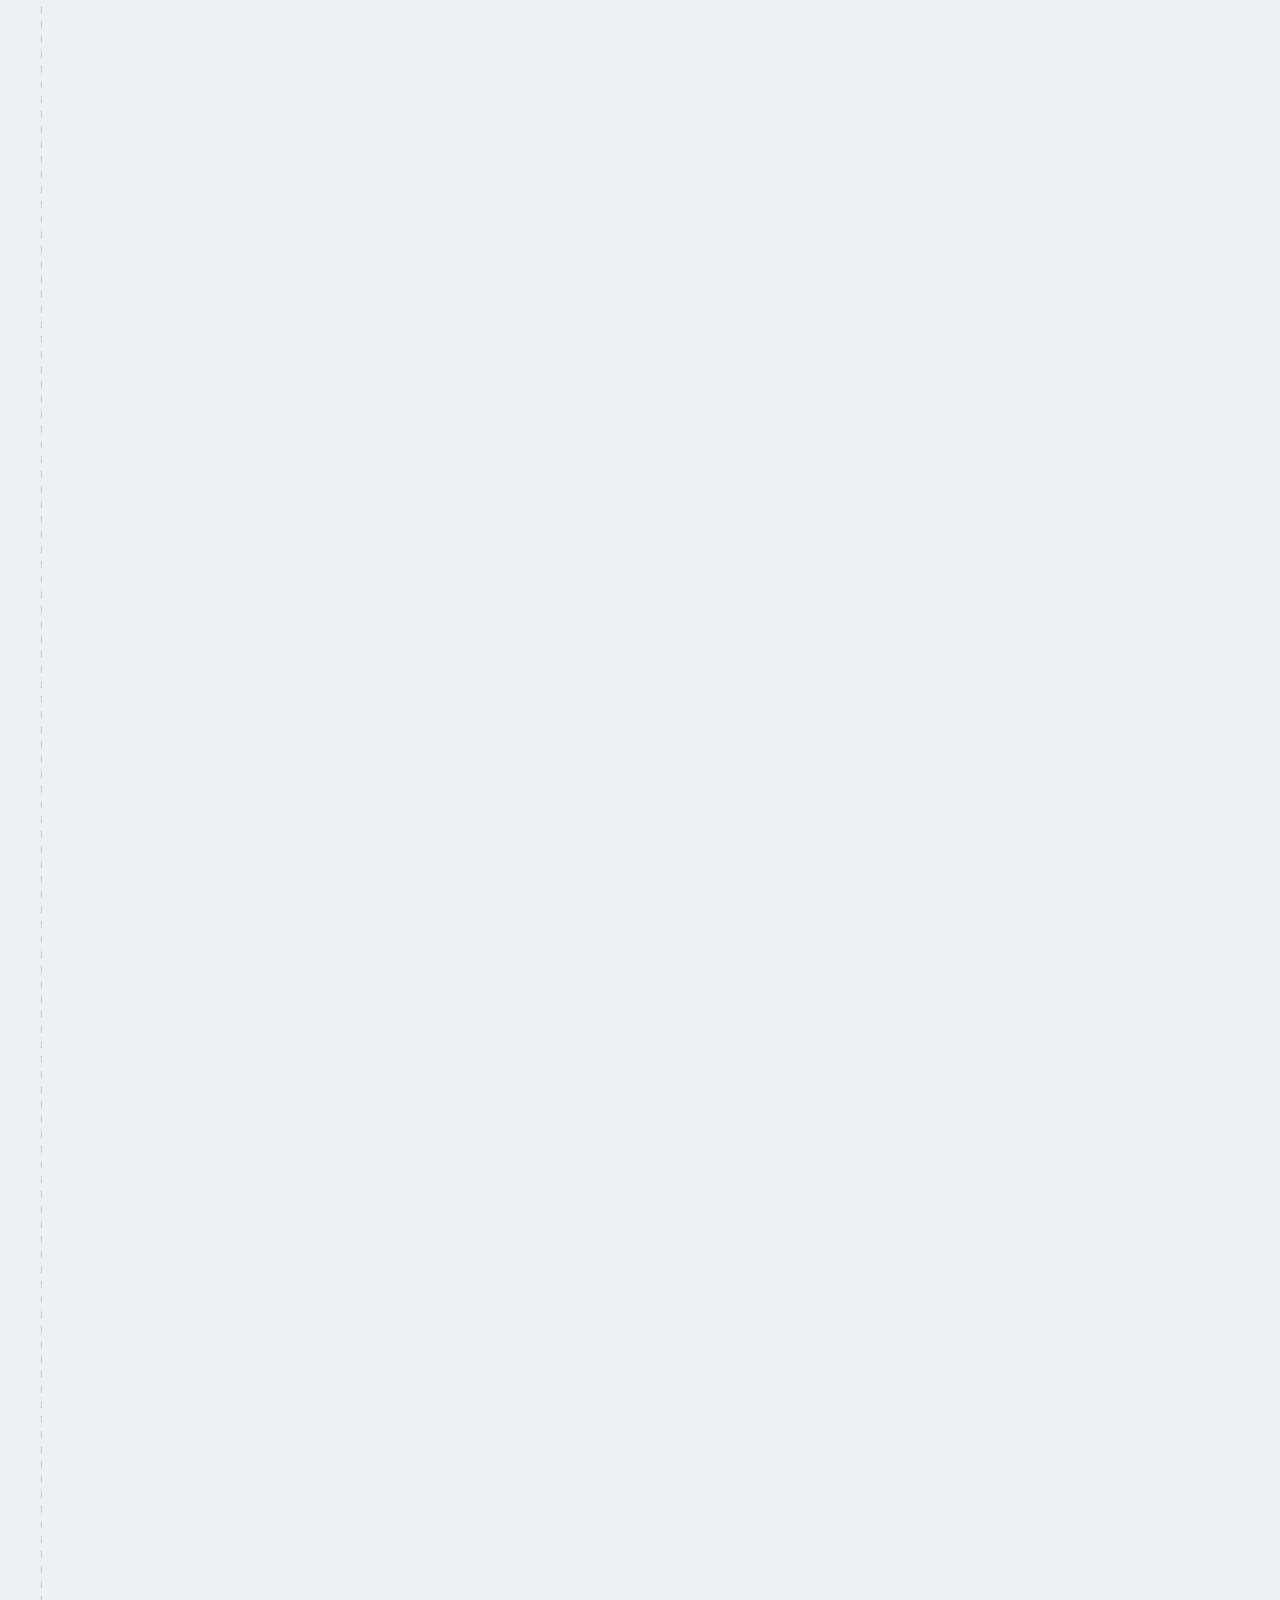
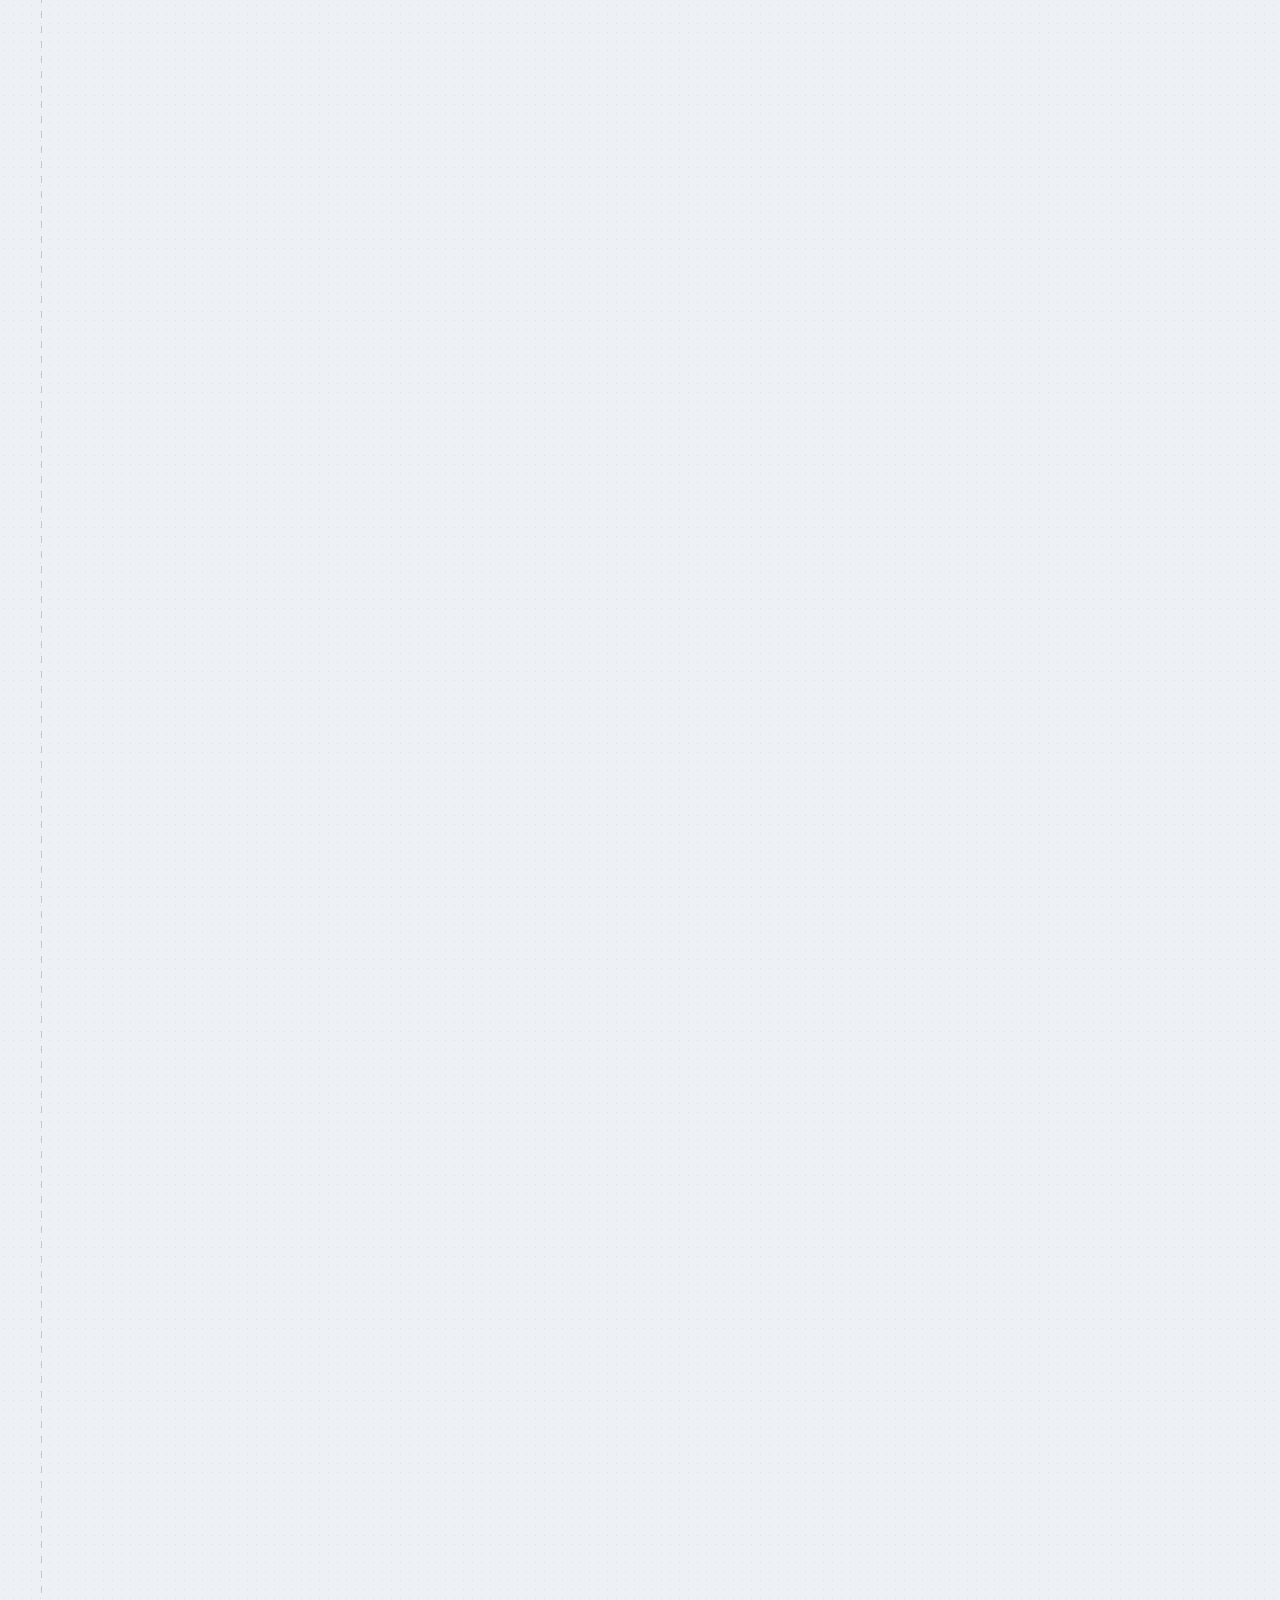
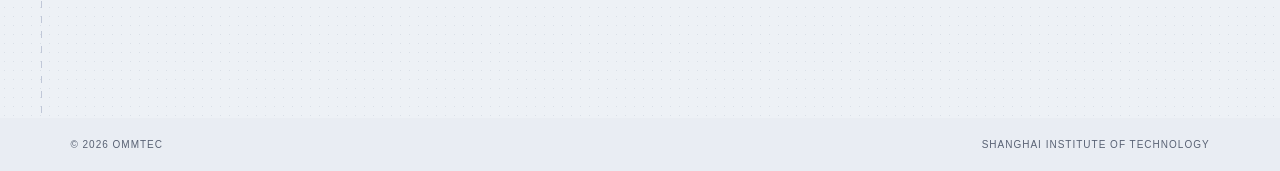
==== commit c3c656f0: "Add files via upload" ====
--- a/index.html
+++ b/index.html
@@ -18,18 +18,19 @@
       <a class="brand" href="#top" aria-label="OMMTEC home"><span>OMM</span><i>TEC</i></a>
       <button class="menu" aria-label="Open navigation" aria-expanded="false">Menu</button>
       <nav aria-label="Primary navigation">
-        <a href="#about">About</a><a href="#research">Research</a><a href="#people">People</a><a href="#gallery">Gallery</a><a href="#honors">Honors</a><a href="#contact">Contact</a>
+        <a href="#about">About</a><a href="#research">Research</a><a href="#people">People</a><a href="#news">News</a><a href="#gallery">Gallery</a><a href="#honors">Honors</a><a href="#contact">Contact</a>
       </nav>
     </header>
 
     <aside class="scene-rail" aria-label="Page sections">
-      <div class="scene-count"><strong data-scene-current>01</strong><small>/ 07</small></div>
+      <div class="scene-count"><strong data-scene-current>01</strong><small>/ 08</small></div>
       <div class="scene-line" aria-hidden="true"><span></span></div>
       <nav class="scene-links" aria-label="Section navigation">
         <a class="is-active" href="#top" data-label="Overview" aria-label="Overview" aria-current="location"></a>
         <a href="#about" data-label="About" aria-label="About"></a>
         <a href="#research" data-label="Research" aria-label="Research"></a>
         <a href="#people" data-label="People" aria-label="People"></a>
+        <a href="#news" data-label="News" aria-label="News"></a>
         <a href="#gallery" data-label="Gallery" aria-label="Gallery"></a>
         <a href="#honors" data-label="Honors" aria-label="Honors"></a>
         <a href="#contact" data-label="Contact" aria-label="Contact"></a>
@@ -39,8 +40,9 @@
     <main id="top">
       <section class="hero scene" data-scene="overview">
         <canvas class="particle-field" aria-hidden="true"></canvas>
-        <p class="eyebrow">Shanghai Institute of Technology · Fengxian Campus</p>
-        <h1 class="center-name"><span>Office of</span><em>Modern Manufacturing</em><span>Technology Experiment Center</span></h1>
+        <p class="eyebrow">Shanghai Institute of Technology · Fengxian Campus <span class="zh-note">上海应用技术大学 · 奉贤校区</span></p>
+        <h1 class="center-name"><span>Office of</span><em>Modern Manufacturing</em><span>Technology Experiment Center</span></h1>
+        <p class="hero-translation">现代制造技术实验中心</p>
         <div class="hero-foot">
           <p>Robotics · RoboMaster · Reinforcement Learning<br />Room A106, First Discipline Building</p>
           <a class="round-link" href="#about" aria-label="Explore our center">↓</a>
@@ -51,7 +53,7 @@
       </section>
 
       <section id="about" class="about section scene" data-scene="about">
-        <p class="section-label">01 / About us</p>
+        <p class="section-label">01 / About us <span class="zh-note">关于我们</span></p>
         <div class="about-copy">
           <h2>A small, hands-on team with a <em>serious appetite</em> for robotics.</h2>
           <p>Based in Room A106, First Discipline Building, Fengxian Campus, Shanghai Institute of Technology, we explore modern manufacturing through real robots, real competitions, and intelligent control.</p>
@@ -66,7 +68,7 @@
       </section>
 
       <section id="research" class="research section scene" data-scene="research">
-        <p class="section-label">02 / What we explore</p>
+        <p class="section-label">02 / What we explore <span class="zh-note">研究方向</span></p>
         <div class="research-head"><h2>Research that leaves<br />the <em>screen.</em></h2><p>We develop capable machines by uniting competition-driven engineering with exploratory research.</p></div>
         <div class="research-list">
           <article><span>01</span><h3>RoboMaster<br />Engineering</h3><div class="research-summary"><p>Competition robots designed for speed, reliability, collaboration, and high-pressure performance.</p><a class="work-link" href="robomaster.html" aria-label="Explore our RoboMaster work">Explore our work <span aria-hidden="true">↗</span></a></div></article>
@@ -77,19 +79,41 @@
       </section>
 
       <section id="people" class="people section scene" data-scene="people">
-        <p class="section-label">03 / People</p>
+        <p class="section-label">03 / People <span class="zh-note">团队成员</span></p>
         <div class="people-head"><h2>The people behind<br />the <em>machines.</em></h2><p>We are a compact team of builders, researchers, and competitors.</p></div>
         <div class="member-grid">
-          <article class="member lead"><img class="portrait advisor" src="images/zhaotong-yang.webp" loading="lazy" decoding="async" width="600" height="547" alt="Illustrated portrait of Zhaotong Yang" /><span>Faculty Advisor</span><h3>Zhaotong Yang</h3><p>Guiding research, engineering practice, and student innovation.</p></article>
+          <article class="member lead"><img class="portrait advisor" src="zhaotong-yang.webp" loading="lazy" decoding="async" width="415" height="572" alt="Portrait of Zhaotong Yang" /><span>Faculty Advisor</span><h3>Zhaotong Yang</h3><p>Guiding research, engineering practice, and student innovation.</p></article>
           <article class="member"><img class="portrait" src="images/ziteng-xu.webp" loading="lazy" decoding="async" width="600" height="450" alt="Ziteng Xu" /><span>Student Member</span><h3>Ziteng Xu</h3><p>Mechanical Design, Manufacturing and Automation<br />Class of 2024 · Joined the lab in 2026</p></article>
           <article class="member"><img class="portrait" src="images/xuyang-xu.webp" loading="lazy" decoding="async" width="450" height="600" alt="Xuyang Xu" /><span>Student Member</span><h3>Xuyang Xu</h3><p>Mechanical Design, Manufacturing and Automation<br />Class of 2024 · Joined the lab in 2026</p></article>
           <article class="member"><img class="portrait" src="images/ran-tao.webp" loading="lazy" decoding="async" width="450" height="600" alt="Ran Tao" /><span>Student Member</span><h3>Ran Tao</h3><p>Mechanical Design, Manufacturing and Automation<br />Class of 2024 · Joined the lab in 2026</p></article>
         </div>
-      </section>
-
+      </section>
+
+      <section id="news" class="news section scene" data-scene="news" aria-labelledby="news-title">
+        <h2 id="news-title">Latest News <span class="zh-heading-note">最新动态</span></h2>
+        <div class="news-timeline">
+          <article class="news-item reveal">
+            <time datetime="2026-10-01">2026.10</time>
+            <p>The laboratory is recruiting 2–5 new members for its next cohort. We welcome students eager to build, test, and explore with us.</p>
+          </article>
+          <article class="news-item reveal">
+            <time datetime="2026-09-20">2026.09</time>
+            <p>Congratulations! The team received the Outstanding Work Award and a RMB 10,000 prize at the 2026 Lingchuang Creative Competition.</p>
+          </article>
+          <article class="news-item reveal">
+            <time datetime="2026-08">2026.08</time>
+            <p>Congratulations to Ran Tao for winning Second Prize at the national finals of the China University Students Mechanical Engineering Innovation and Creativity Competition — Process Equipment Practice and Innovation Competition.</p>
+          </article>
+          <article class="news-item reveal">
+            <time datetime="2026-07">2026.07</time>
+            <p>Congratulations to Xuyang Xu and Ziteng Xu for winning Regional Second Prize in the China University Students Mechanical Engineering Innovation and Creativity Competition — Process Equipment Practice and Innovation Competition.</p>
+          </article>
+        </div>
+      </section>
+
       <section id="gallery" class="gallery section scene" data-scene="gallery">
-        <div class="gallery-intro reveal"><p class="section-label">04 / Gallery</p><div><h2>In the <em>workshop.</em></h2><p>Prototypes, field tests, late-night debugging, and the people that make them possible.</p></div></div>
-        <div class="gallery-grid">
+        <div class="gallery-intro reveal"><p class="section-label">05 / Gallery <span class="zh-note">实验室瞬间</span></p><div><h2>In the <em>workshop.</em></h2><p>Prototypes, field tests, late-night debugging, and the people that make them possible.</p></div></div>
+        <div class="gallery-grid is-collapsed" id="gallery-grid">
           <button class="gallery-item gallery-wide reveal" data-image="images/gallery-field-test-large.webp" data-caption="Field test / mobile robotics"><img src="images/gallery-field-test.webp" loading="lazy" decoding="async" width="1000" height="750" alt="A student testing a mobile robot" /><span>01 / Field test</span></button>
           <button class="gallery-item reveal" data-image="images/gallery-robot-large.webp" data-caption="RoboMaster platform / hardware"><img src="images/gallery-robot.webp" loading="lazy" decoding="async" width="1000" height="750" alt="RoboMaster robot hardware" /><span>02 / Hardware</span></button>
           <button class="gallery-item reveal" data-image="images/gallery-coding-large.webp" data-caption="Control station / implementation"><img src="images/gallery-coding.webp" loading="lazy" decoding="async" width="1000" height="750" alt="Student working at a computer" /><span>03 / Implementation</span></button>
@@ -106,10 +130,13 @@
           <button class="gallery-item gallery-wide reveal" data-image="gallery-humanoid-event-large.webp" data-caption="Humanoid exhibition / embodied intelligence"><img src="gallery-humanoid-event.webp" loading="lazy" decoding="async" width="750" height="1000" alt="Humanoid robot dressed for an exhibition demonstration" /><span>14 / Humanoid exhibition</span></button>
           <button class="gallery-item reveal" data-image="slam-humanoid-pair-large.webp" data-caption="Humanoid platforms / indoor laboratory"><img src="slam-humanoid-pair.webp" loading="lazy" decoding="async" width="750" height="1000" alt="Two humanoid robots positioned in an indoor laboratory" /><span>15 / Humanoid platforms</span></button>
         </div>
-      </section>
+        <div class="gallery-controls">
+          <button class="gallery-toggle" type="button" aria-expanded="false" aria-controls="gallery-grid">View all 15 moments <span aria-hidden="true">↓</span></button>
+        </div>
+      </section>
 
       <section id="honors" class="honors section scene" data-scene="honors">
-        <p class="section-label">05 / Honors & competitions</p>
+        <p class="section-label">06 / Honors & competitions <span class="zh-note">荣誉与竞赛</span></p>
         <div class="honors-layout"><h2>Built to<br /><em>be tested.</em></h2><div class="award-list">
           <article><span>National</span><h3>Second Prize</h3><p>17th China University Students Mechanical Engineering Innovation and Creativity Competition — Process Equipment Practice and Innovation Competition</p></article>
           <article><span>Provincial</span><h3>Multiple Awards</h3><p>“Shangtu Cap” Advanced Drawing Technology and Innovative Design Competition</p></article>
@@ -119,7 +146,7 @@
       </section>
 
       <section id="contact" class="contact scene" data-scene="contact">
-        <p class="eyebrow">Let's build something</p>
+        <p class="eyebrow">Let's build something <span class="zh-note">一起创造</span></p>
         <h2>Have a challenge<br />for a <em>robot?</em></h2>
         <a class="email" href="mailto:2283934226@qq.com">2283934226@qq.com <span aria-hidden="true">↗</span></a>
         <p class="address">Office of Modern Manufacturing Technology Experiment Center<br />Room A106, First Discipline Building · Fengxian Campus · Shanghai Institute of Technology</p>
--- a/surface-design.css
+++ b/surface-design.css
@@ -26,6 +26,45 @@
   z-index: 1;
 }
 
+/* Occasional Chinese annotations provide orientation without turning the page bilingual line by line. */
+.zh-note,
+.zh-heading-note,
+.hero-translation {
+  font-family: Georgia, "Songti SC", "STSong", "SimSun", serif;
+  font-style: italic;
+  font-weight: 400;
+}
+
+.zh-note {
+  display: inline-block;
+  margin-left: .75em;
+  color: var(--accent);
+  font-size: .96em;
+  letter-spacing: .05em;
+  line-height: 1;
+  opacity: .78;
+  text-transform: none;
+}
+
+.hero-translation {
+  margin: -19px 0 31px;
+  color: var(--muted);
+  font-size: clamp(12px, 1.15vw, 15px);
+  letter-spacing: .16em;
+  line-height: 1.4;
+}
+
+.zh-heading-note {
+  display: inline-block;
+  margin-left: .38em;
+  color: var(--accent);
+  font-size: .36em;
+  letter-spacing: .08em;
+  vertical-align: middle;
+  white-space: nowrap;
+  opacity: .75;
+}
+
 .section,
 #contact {
   isolation: isolate;
@@ -78,6 +117,111 @@
     repeating-linear-gradient(135deg, transparent 0 31px, rgba(104, 82, 164, .07) 31px 32px),
     repeating-linear-gradient(45deg, transparent 0 47px, rgba(104, 82, 164, .045) 47px 48px),
     radial-gradient(circle at 50% 50%, rgba(156, 132, 220, .17), transparent 34%);
+}
+
+/* Gallery stays compact until visitors ask to see the complete collection. */
+.gallery-grid.is-collapsed .gallery-item:nth-child(n + 3) { display: none; }
+.gallery-controls { display: flex; justify-content: center; padding-top: 22px; }
+.gallery-toggle {
+  display: inline-flex;
+  align-items: center;
+  gap: 12px;
+  min-height: 42px;
+  padding: 0 18px;
+  border: 1px solid var(--line);
+  border-radius: 999px;
+  background: rgba(255, 255, 255, .38);
+  color: var(--ink);
+  cursor: pointer;
+  font: inherit;
+  font-size: 12px;
+  letter-spacing: .02em;
+  transition: background .2s, border-color .2s, transform .2s;
+}
+.gallery-toggle span { color: var(--accent); font-size: 16px; line-height: 1; transition: transform .2s; }
+.gallery-toggle:hover { border-color: var(--accent); background: rgba(255, 255, 255, .72); transform: translateY(-2px); }
+.gallery-toggle:focus-visible { outline: 2px solid var(--accent); outline-offset: 4px; }
+.gallery-toggle[aria-expanded="true"] span { transform: rotate(180deg); }
+
+.news::after {
+  background-image: none;
+}
+
+.news h2 {
+  margin: 0 0 56px;
+  font-size: clamp(34px, 3.6vw, 54px);
+  font-weight: 600;
+  letter-spacing: -.045em;
+  line-height: 1;
+}
+
+.news-timeline {
+  position: relative;
+  max-width: 1180px;
+  padding-left: 108px;
+}
+
+.news-timeline::before {
+  position: absolute;
+  top: 0;
+  bottom: 0;
+  left: 31px;
+  width: 1px;
+  background: rgba(82, 101, 170, .16);
+  content: "";
+}
+
+.news-item {
+  position: relative;
+  display: grid;
+  grid-template-columns: 124px 1fr;
+  align-items: start;
+  gap: 24px;
+  padding: 0 0 30px;
+}
+
+.news-item::before {
+  position: absolute;
+  top: 10px;
+  left: -84px;
+  width: 12px;
+  height: 12px;
+  border: 4px solid rgba(246, 248, 255, .92);
+  border-radius: 50%;
+  background: #596ee8;
+  box-shadow: 0 0 0 1px rgba(81, 103, 196, .16);
+  content: "";
+}
+
+.news-item time {
+  display: inline-flex;
+  width: max-content;
+  padding: 6px 17px;
+  border-radius: 999px;
+  background: rgba(93, 113, 239, .1);
+  color: #4e60e7;
+  font-size: 13px;
+  font-weight: 700;
+  line-height: 1;
+  font-variant-numeric: tabular-nums;
+}
+
+.news-item p {
+  margin: 0;
+  padding-top: 1px;
+  color: var(--ink);
+  font-size: clamp(16px, 1.45vw, 21px);
+  line-height: 1.55;
+}
+
+@media (max-width: 720px) {
+  .news h2 { margin-bottom: 35px; }
+  .news-timeline { padding-left: 46px; }
+  .news-timeline::before { left: 15px; }
+  .news-item { grid-template-columns: 1fr; gap: 13px; padding-bottom: 24px; }
+  .news-item::before { top: 9px; left: -37px; }
+  .news-item p { font-size: 16px; }
+  .gallery-controls { padding-top: 16px; }
 }
 
 .honors::after {
@@ -109,6 +253,8 @@
   #contact::before {
     opacity: .62;
   }
+  .hero-translation { margin: -13px 0 27px; font-size: 11px; letter-spacing: .11em; }
+  .zh-heading-note { font-size: .42em; }
 }
 
 @media (prefers-reduced-motion: reduce) {
@@ -117,3 +263,35 @@
     animation: none;
   }
 }
+
+/* People — retain the source framing of each portrait instead of cropping faces or bodies. */
+.people .member {
+  min-height: 470px;
+}
+
+.people .portrait {
+  height: clamp(240px, 17vw, 300px);
+  padding: 7px;
+  object-fit: contain;
+  object-position: center;
+  border: 1px solid rgba(67, 80, 117, .18);
+  background: linear-gradient(145deg, rgba(247, 249, 252, .96), rgba(222, 228, 239, .9));
+  box-shadow: 0 14px 28px rgba(46, 55, 80, .10);
+  filter: saturate(.88) contrast(.98);
+}
+
+.people .member:hover .portrait {
+  filter: saturate(1) contrast(1);
+  transform: translateY(-3px);
+}
+
+html[data-theme="dark"] .people .portrait {
+  border-color: rgba(201, 214, 240, .16);
+  background: linear-gradient(145deg, rgba(237, 241, 248, .98), rgba(184, 195, 213, .94));
+  box-shadow: 0 18px 32px rgba(0, 0, 0, .22);
+}
+
+@media (max-width: 720px) {
+  .people .member { min-height: 355px; }
+  .people .portrait { height: 205px; padding: 5px; }
+}
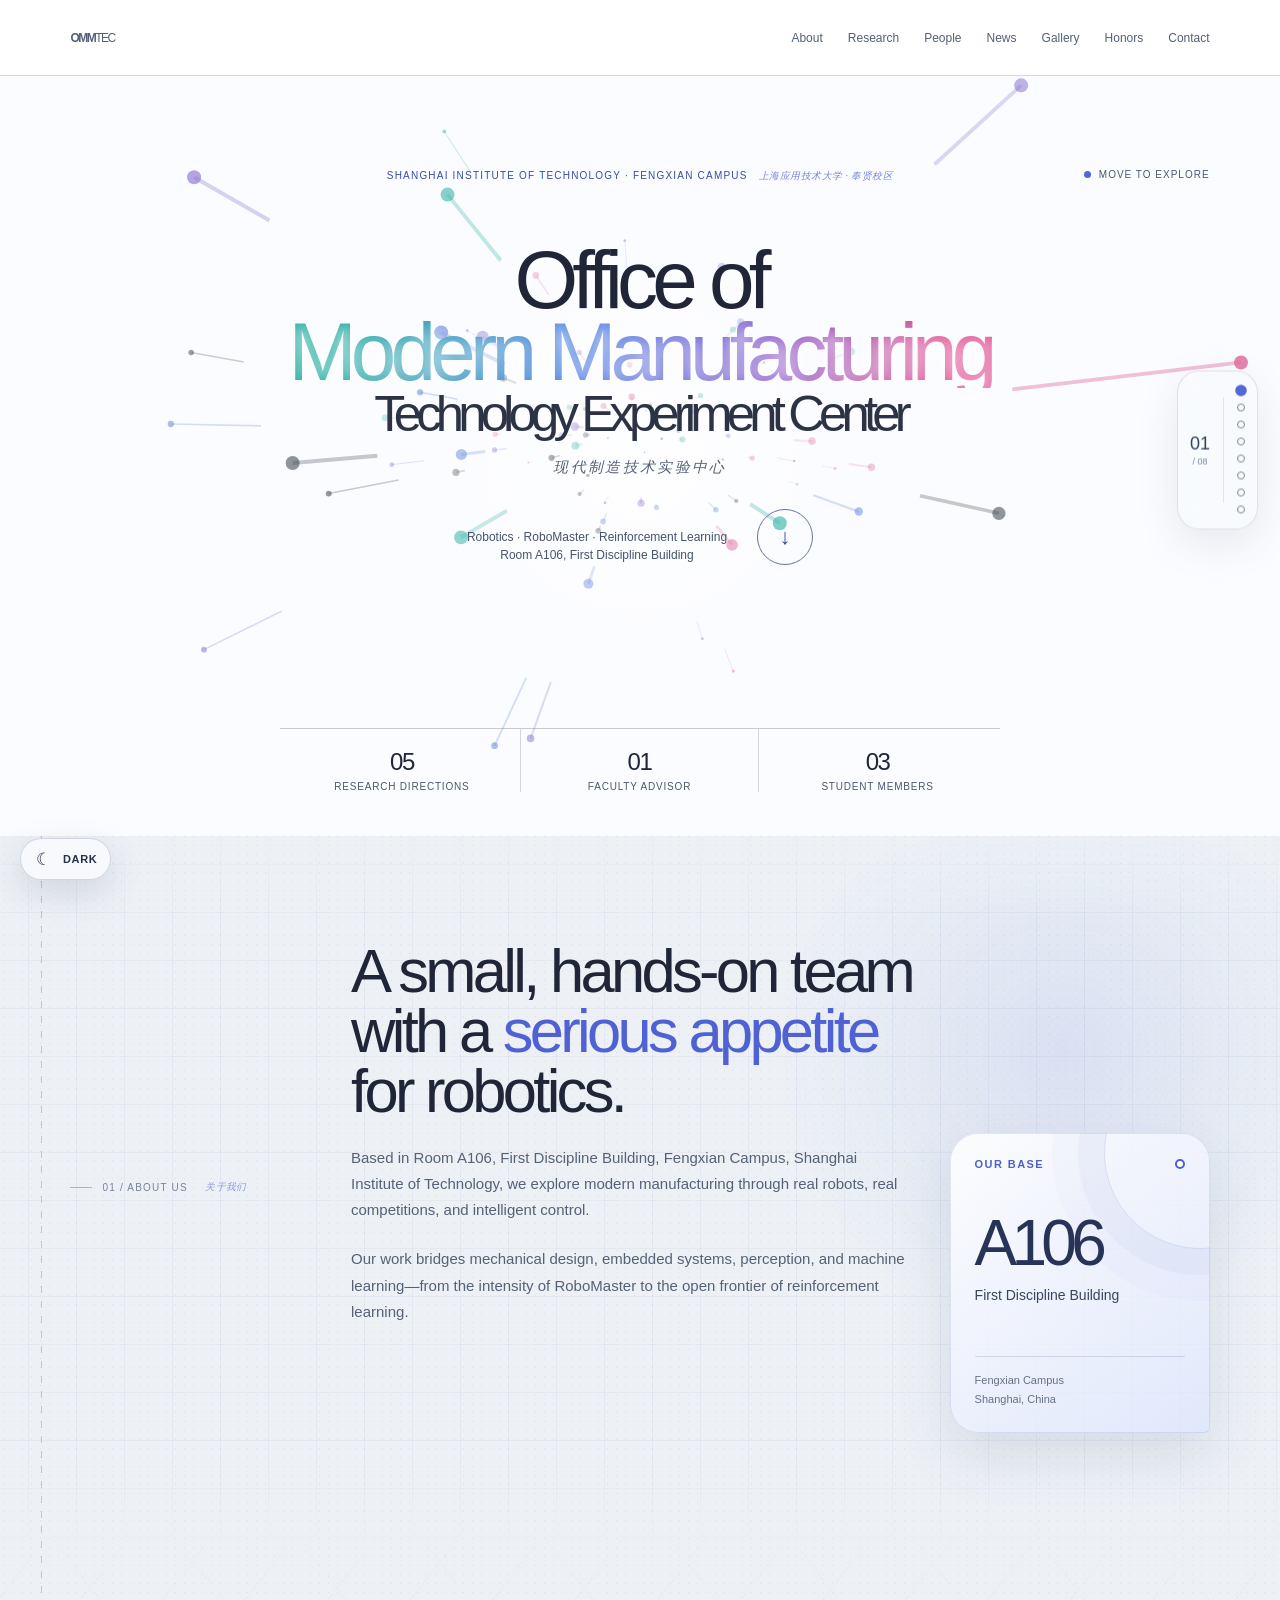
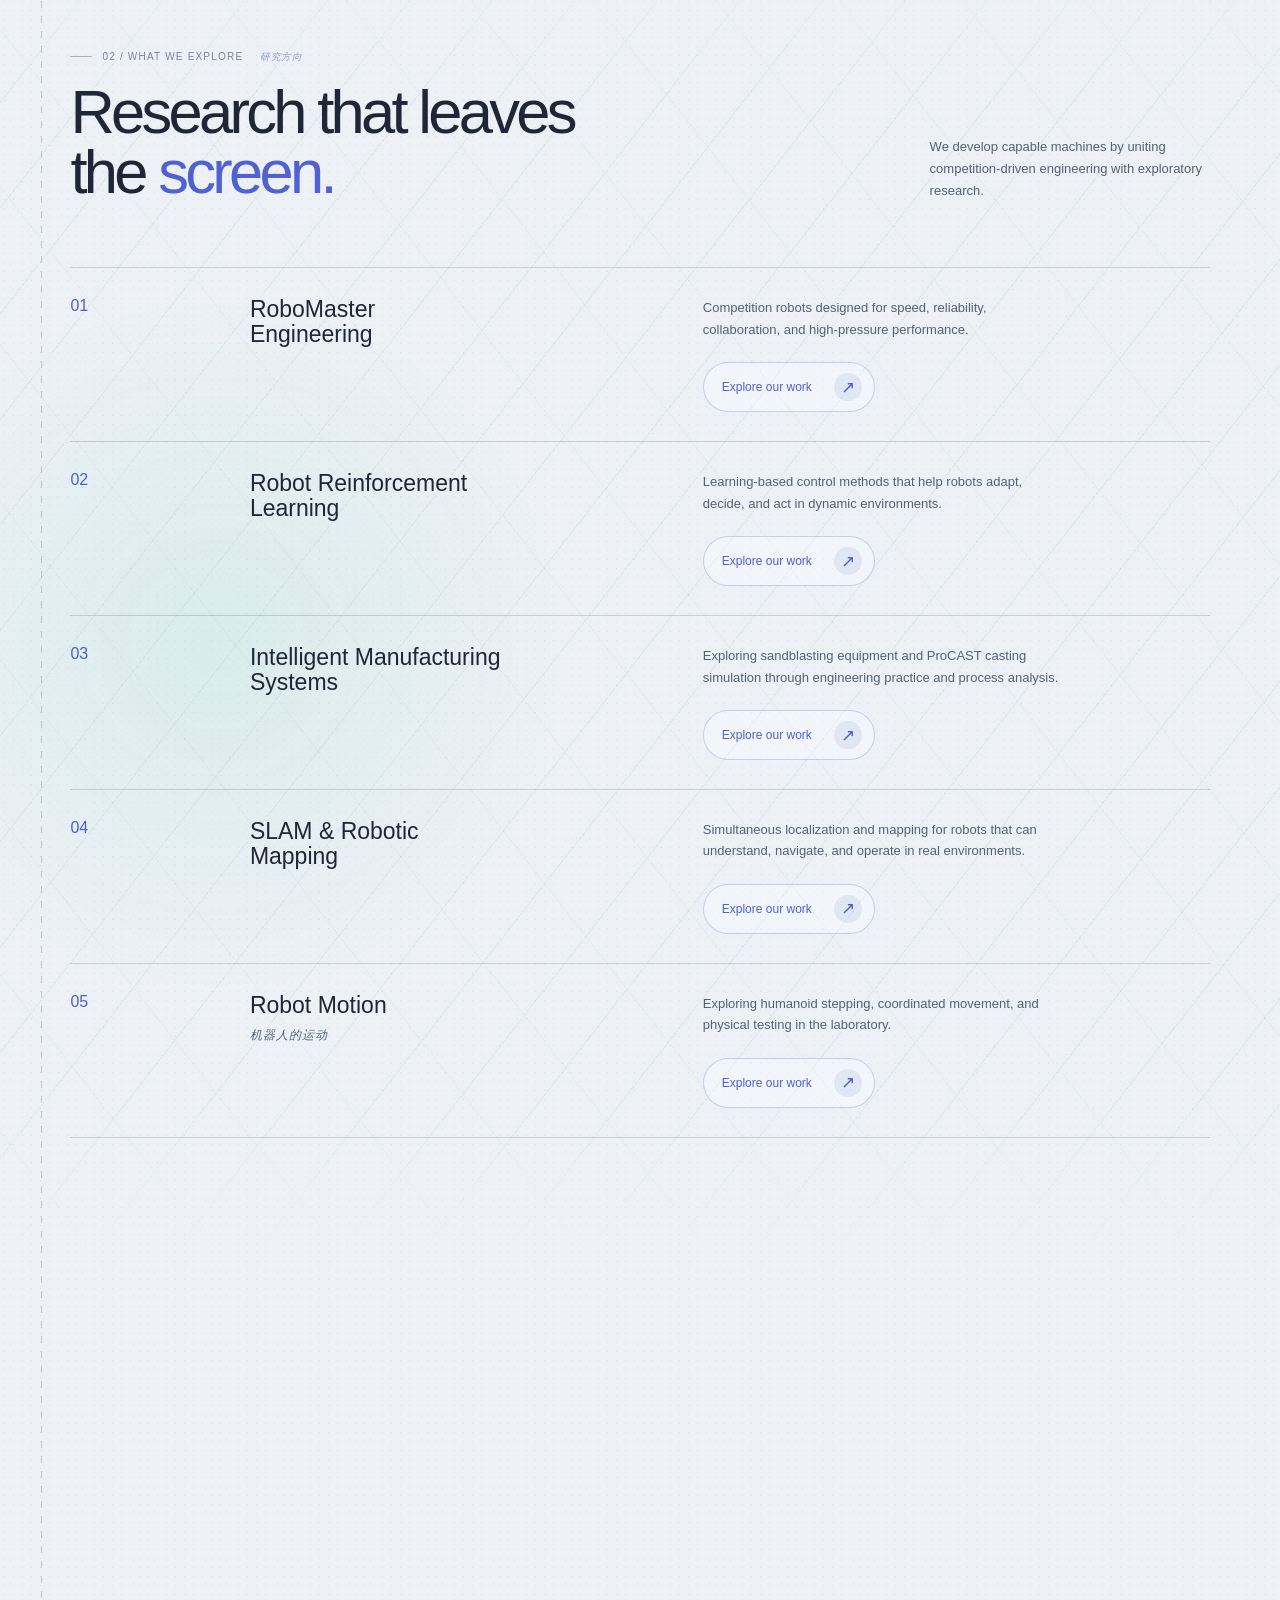
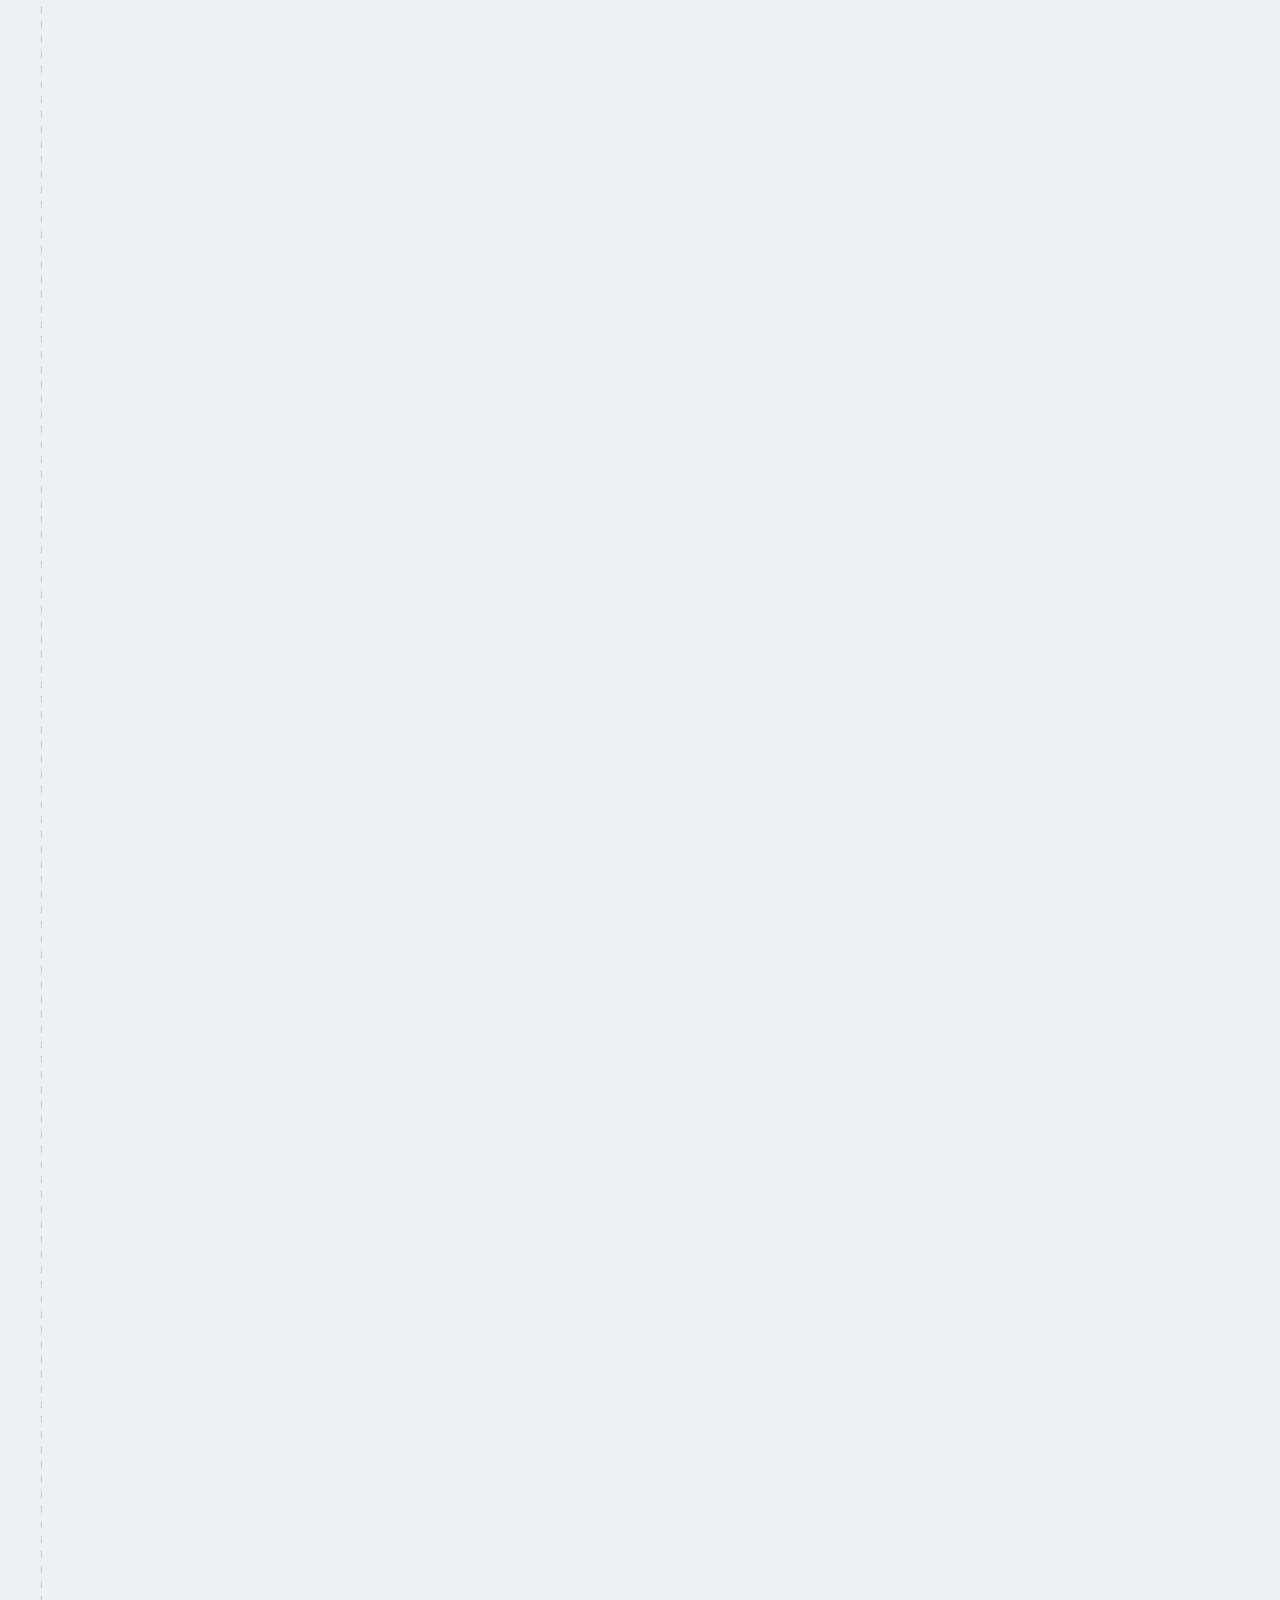
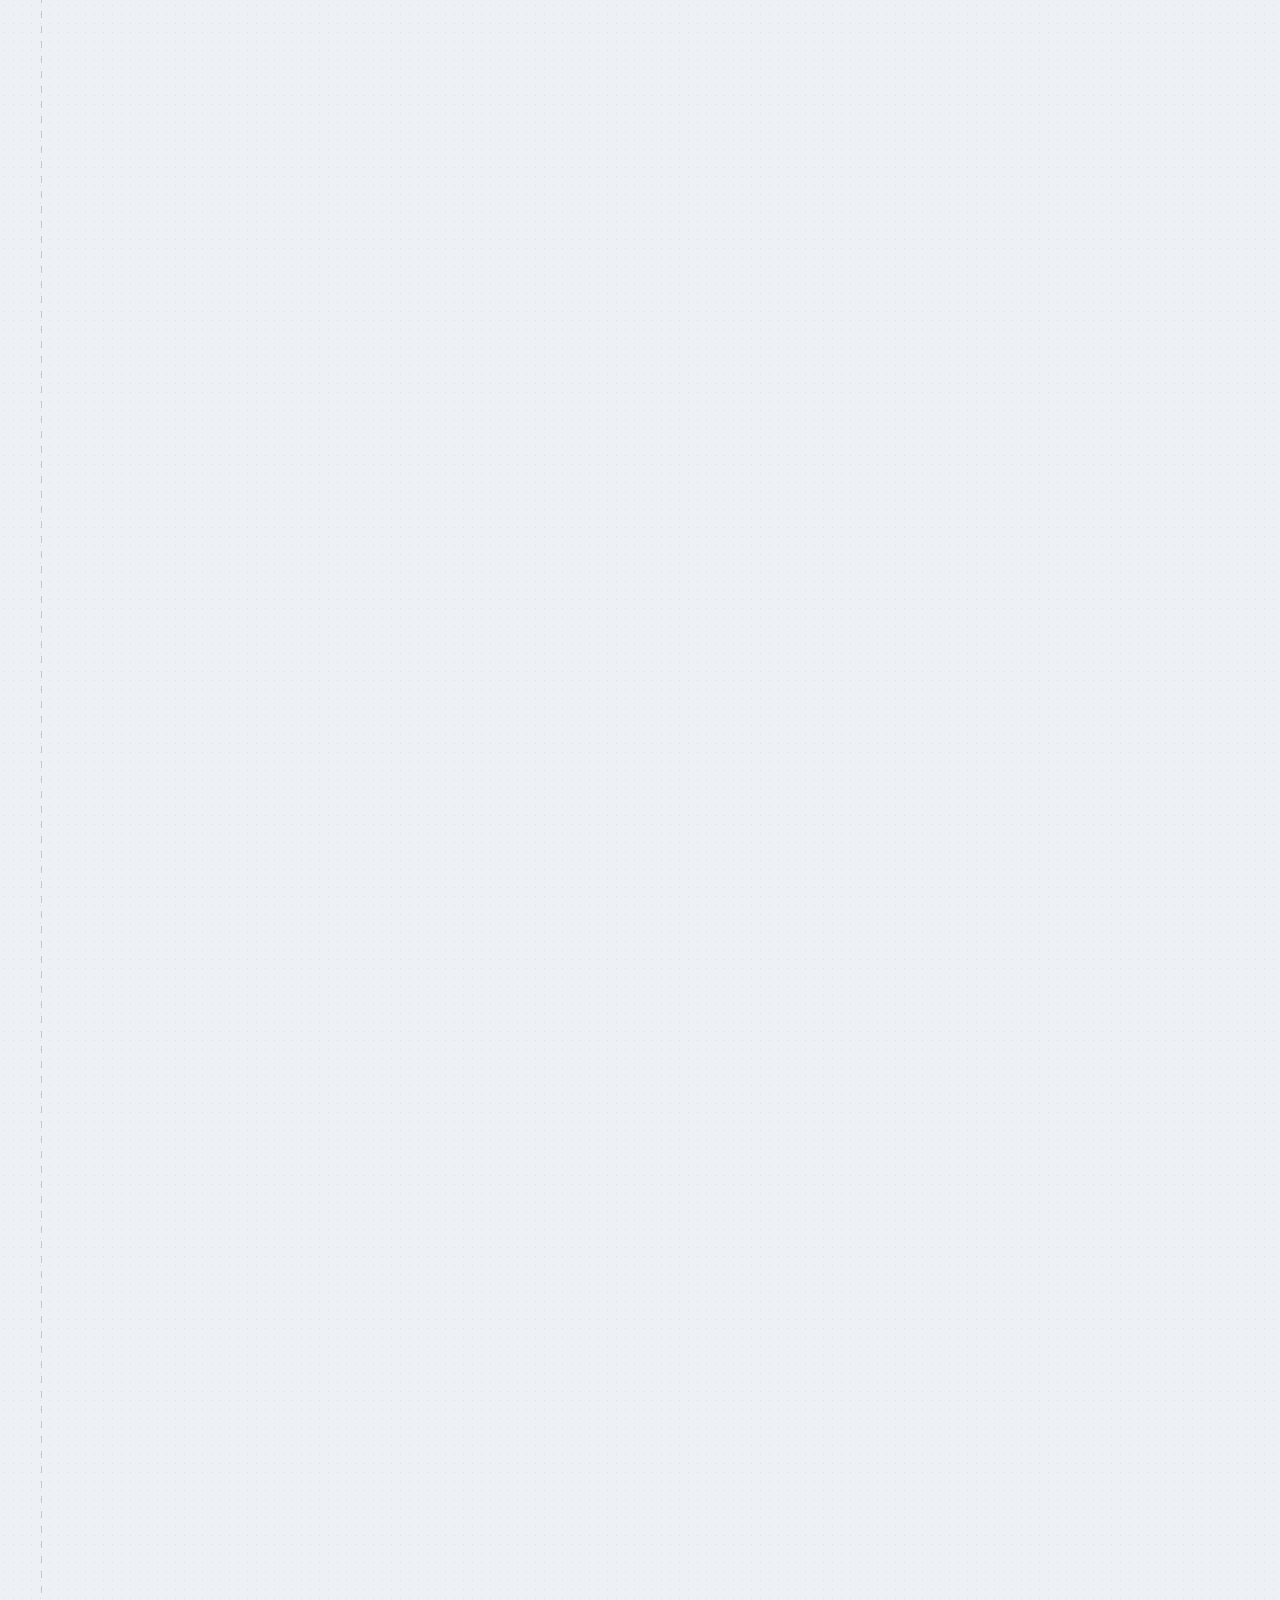
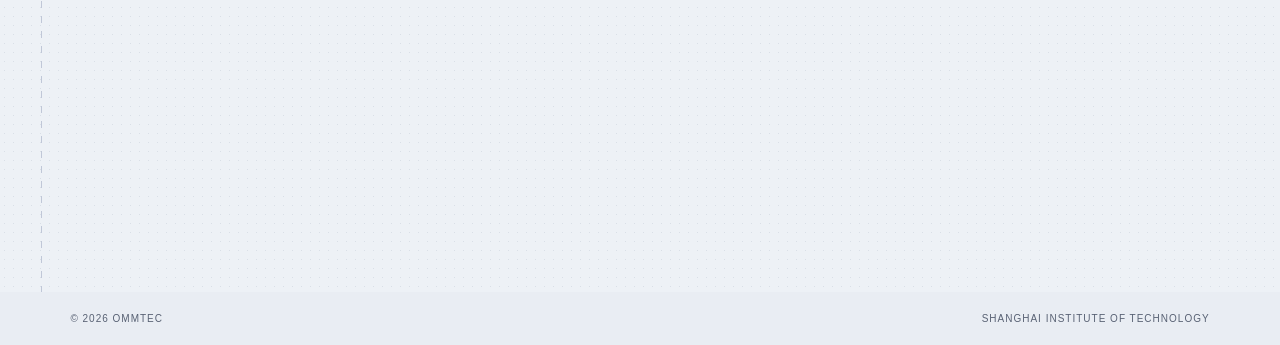
==== commit 2552fcfa: "Add files via upload" ====
--- a/index.html
+++ b/index.html
@@ -47,7 +47,7 @@
           <p>Robotics · RoboMaster · Reinforcement Learning<br />Room A106, First Discipline Building</p>
           <a class="round-link" href="#about" aria-label="Explore our center">↓</a>
         </div>
-        <div class="hero-stats" aria-label="Center highlights"><div><strong>04</strong><span>Research directions</span></div><div><strong>01</strong><span>Faculty advisor</span></div><div><strong>03</strong><span>Student members</span></div></div>
+        <div class="hero-stats" aria-label="Center highlights"><div><strong>05</strong><span>Research directions</span></div><div><strong>01</strong><span>Faculty advisor</span></div><div><strong>03</strong><span>Student members</span></div></div>
         <div class="interaction-hint" aria-hidden="true"><span class="signal-dot"></span> Move to explore</div>
         <div class="cursor-readout" aria-hidden="true"><span>OMMTEC / 01</span><b>+</b></div>
       </section>
@@ -75,6 +75,7 @@
           <article><span>02</span><h3>Robot Reinforcement<br />Learning</h3><div class="research-summary"><p>Learning-based control methods that help robots adapt, decide, and act in dynamic environments.</p><a class="work-link" href="reinforcement-learning.html" aria-label="Explore our robot reinforcement learning work">Explore our work <span aria-hidden="true">↗</span></a></div></article>
           <article><span>03</span><h3>Intelligent Manufacturing<br />Systems</h3><div class="research-summary"><p>Exploring sandblasting equipment and ProCAST casting simulation through engineering practice and process analysis.</p><a class="work-link" href="manufacturing.html" aria-label="Explore our intelligent manufacturing work">Explore our work <span aria-hidden="true">↗</span></a></div></article>
           <article><span>04</span><h3>SLAM &amp; Robotic<br />Mapping</h3><div class="research-summary"><p>Simultaneous localization and mapping for robots that can understand, navigate, and operate in real environments.</p><a class="work-link" href="slam.html" aria-label="Explore our SLAM and mapping work">Explore our work <span aria-hidden="true">↗</span></a></div></article>
+          <article><span>05</span><h3>Robot Motion<br /><small class="zh-research" lang="zh-CN">机器人的运动</small></h3><div class="research-summary"><p>Exploring humanoid stepping, coordinated movement, and physical testing in the laboratory.</p><a class="work-link" href="robot-motion.html" aria-label="Explore our robot motion work">Explore our work <span aria-hidden="true">↗</span></a></div></article>
         </div>
       </section>
 
--- a/surface-design.css
+++ b/surface-design.css
@@ -33,6 +33,14 @@
   font-family: Georgia, "Songti SC", "STSong", "SimSun", serif;
   font-style: italic;
   font-weight: 400;
+}
+
+.research-list .zh-research {
+  display: inline-block;
+  margin-top: 8px;
+  color: var(--muted);
+  font: italic 12px/1.5 "Songti SC", "SimSun", serif;
+  letter-spacing: .08em;
 }
 
 .zh-note {
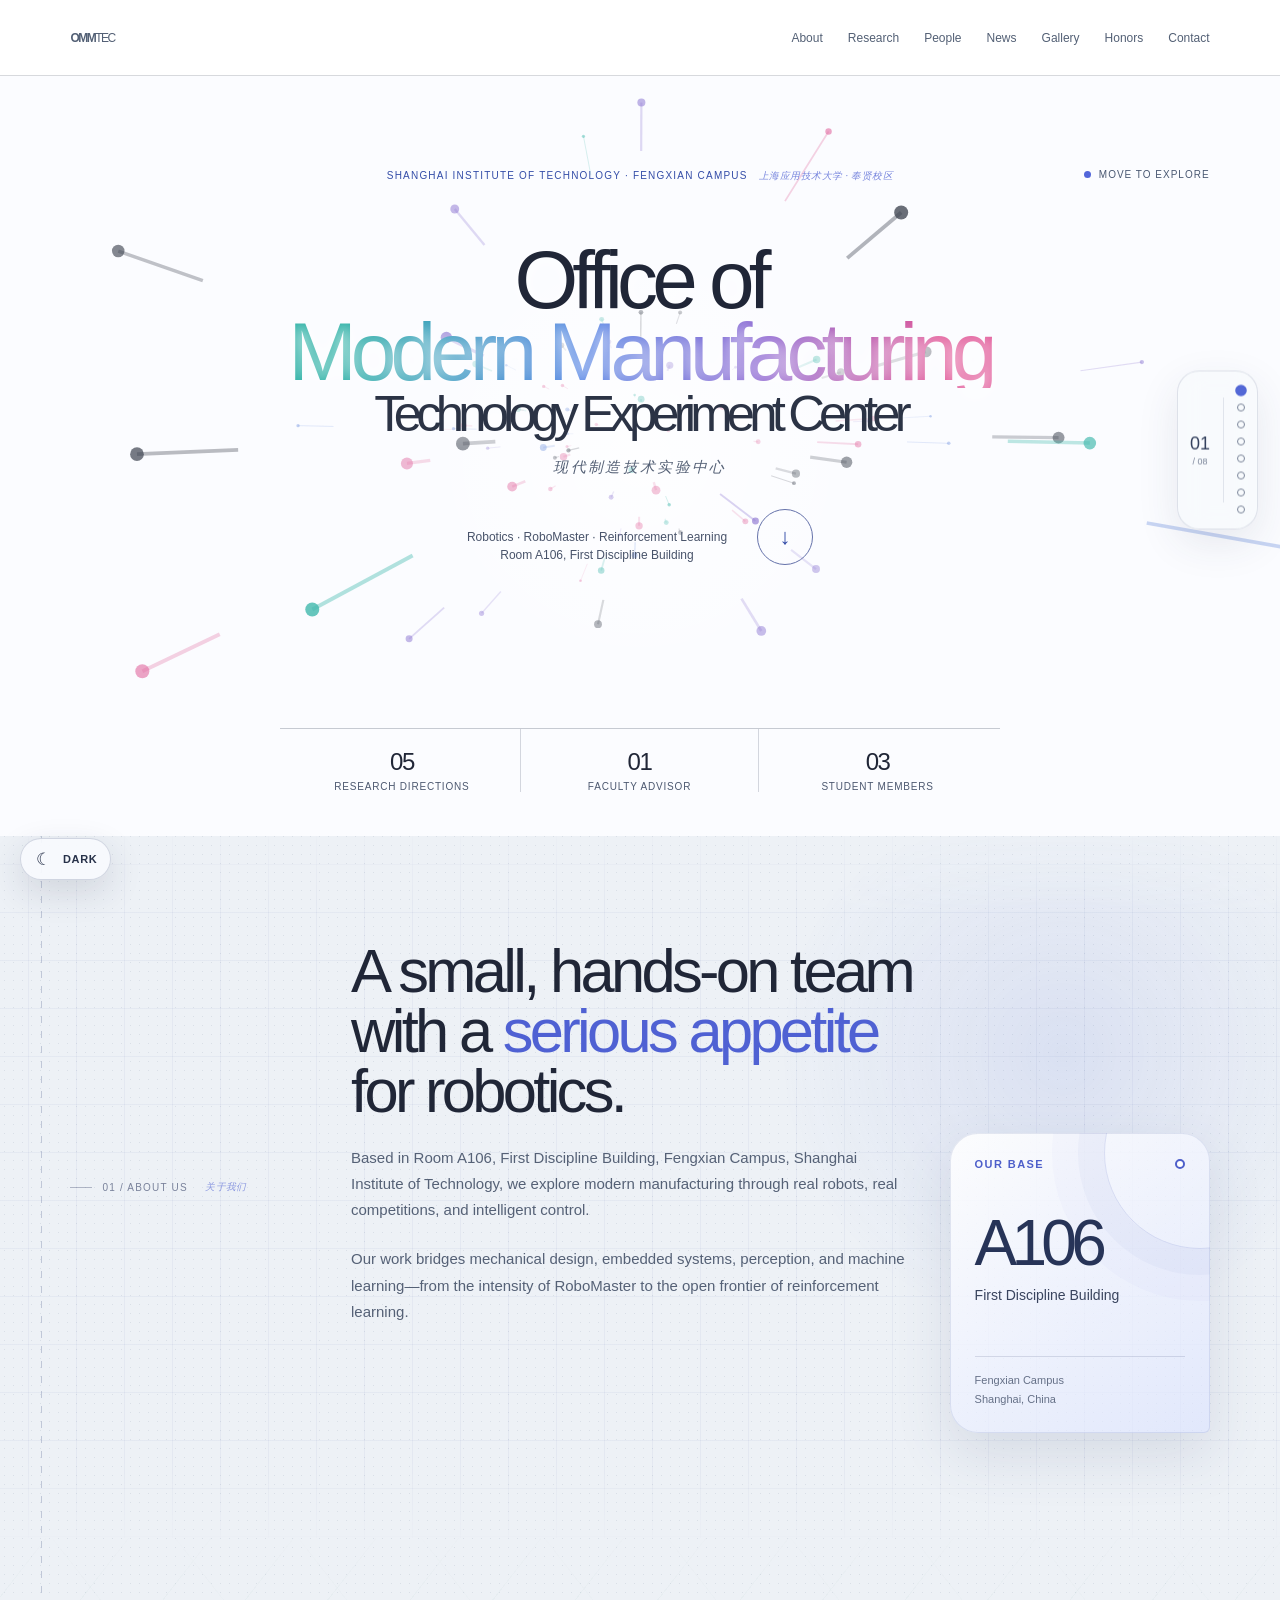
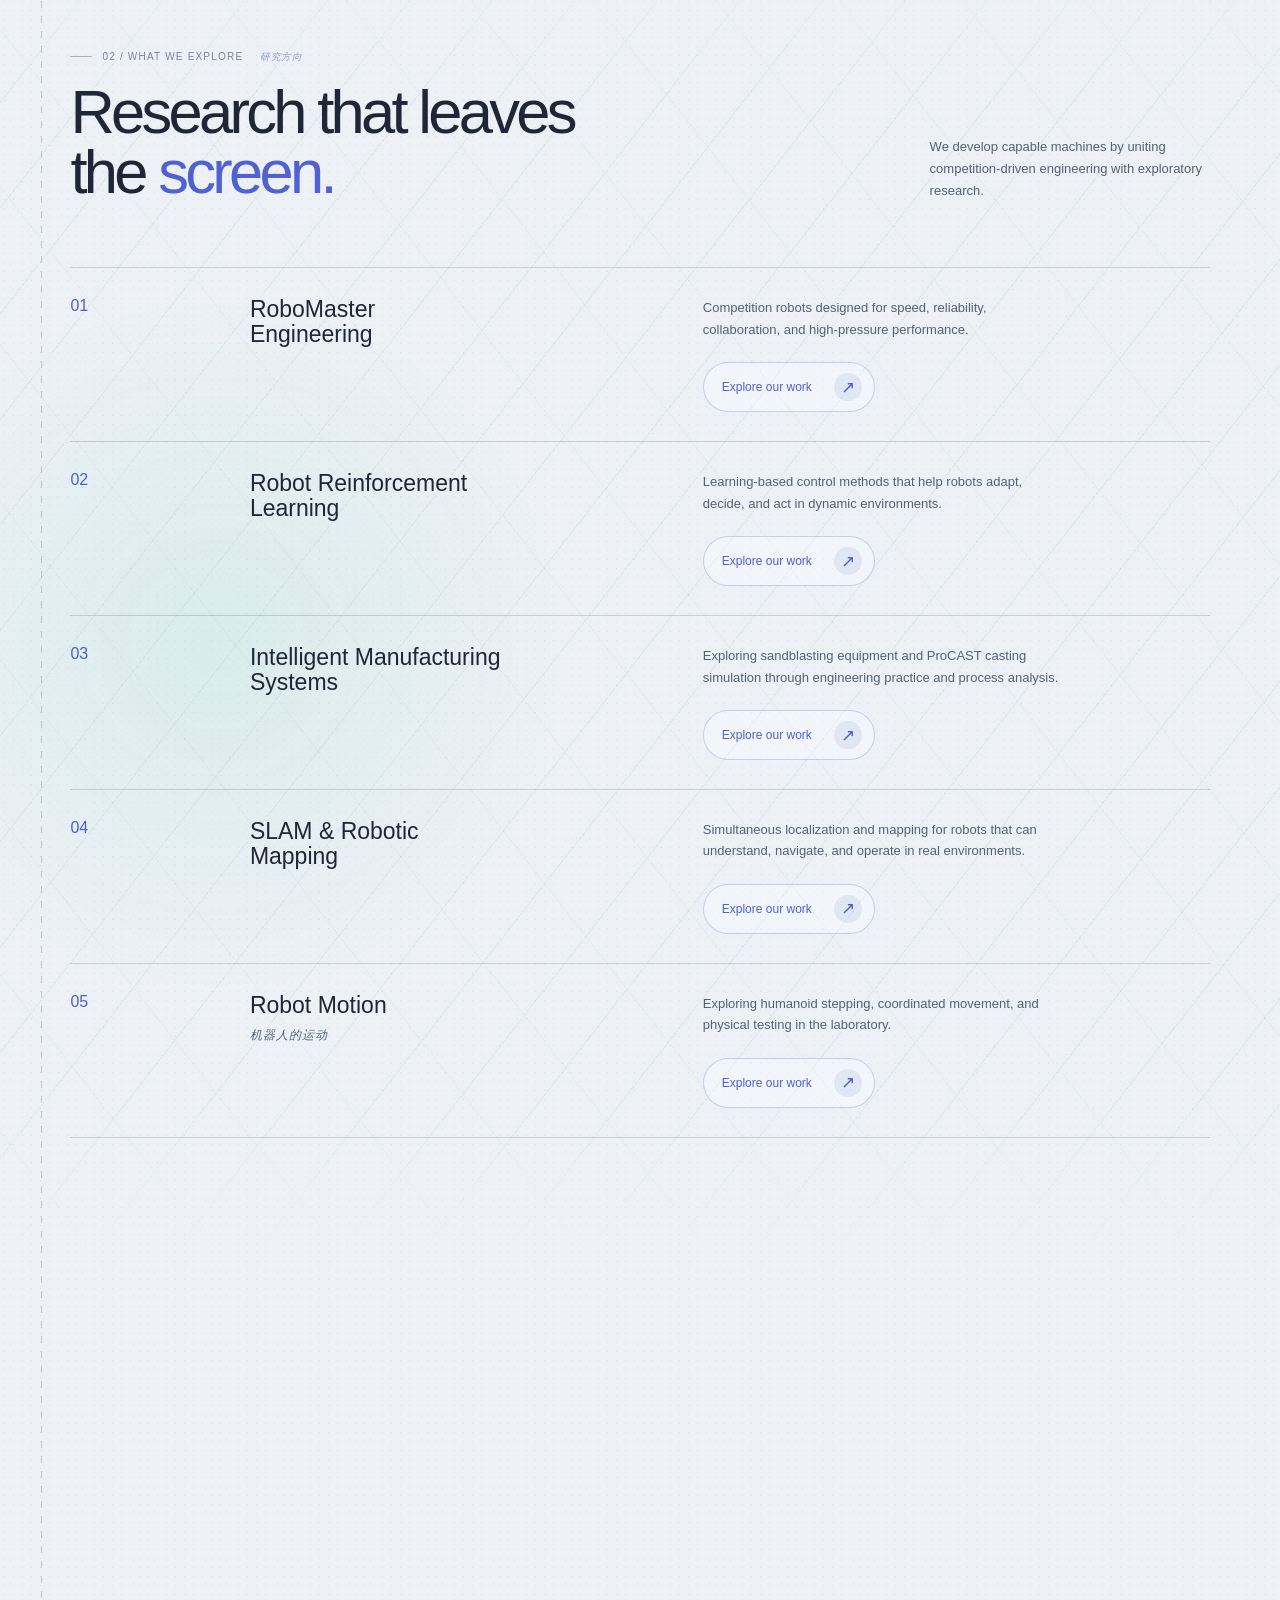
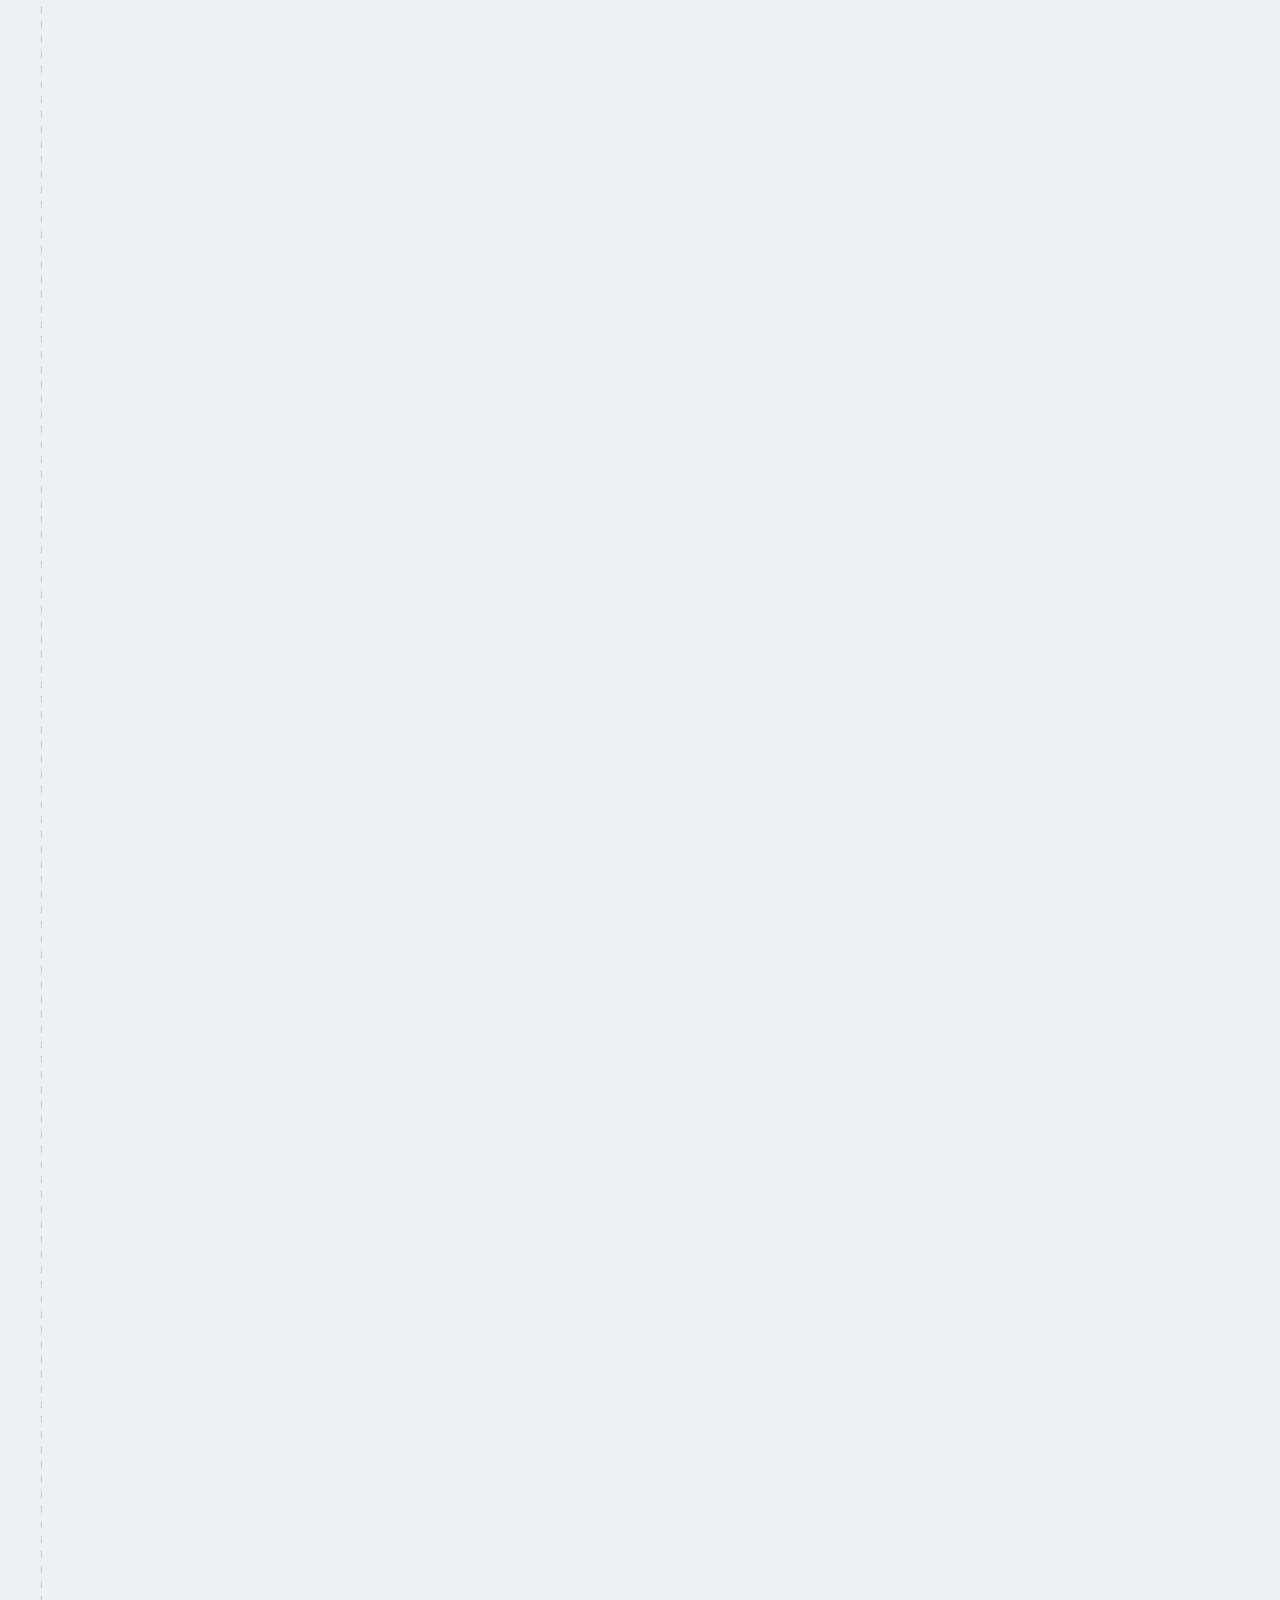
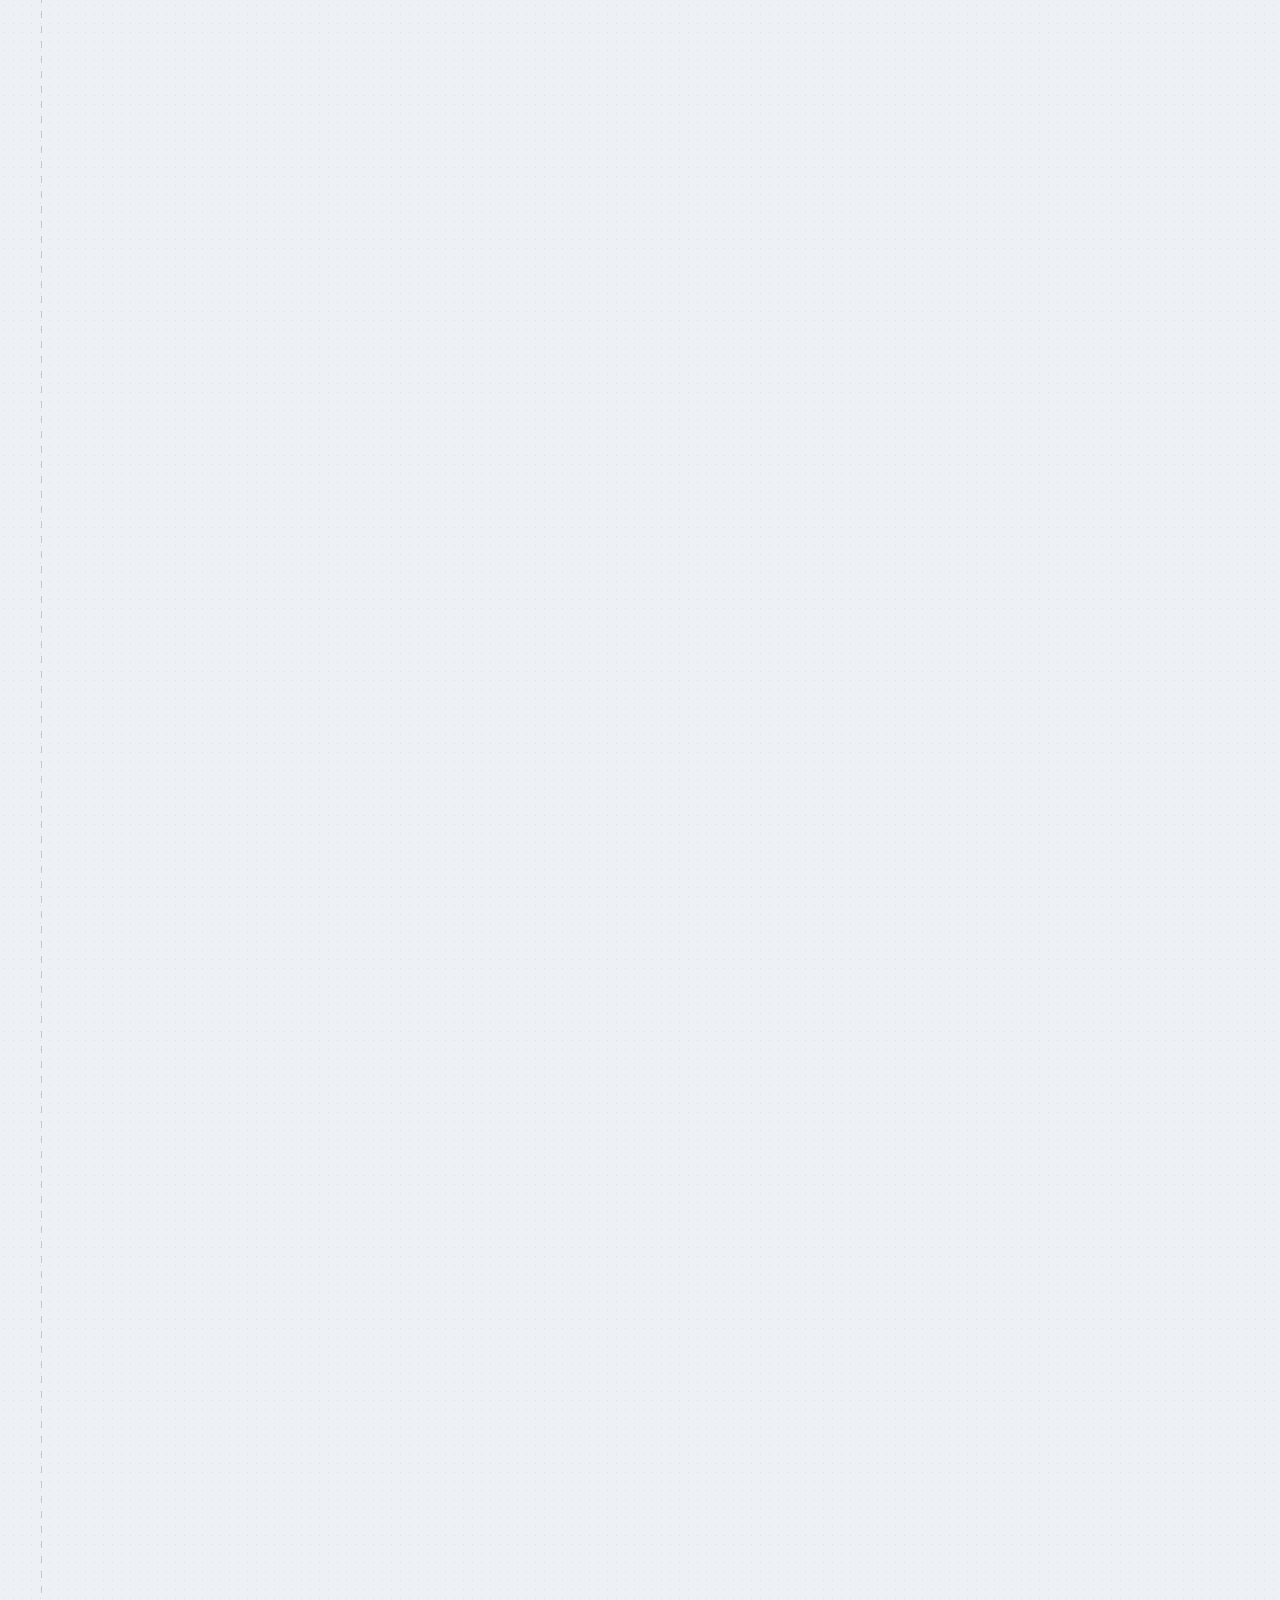
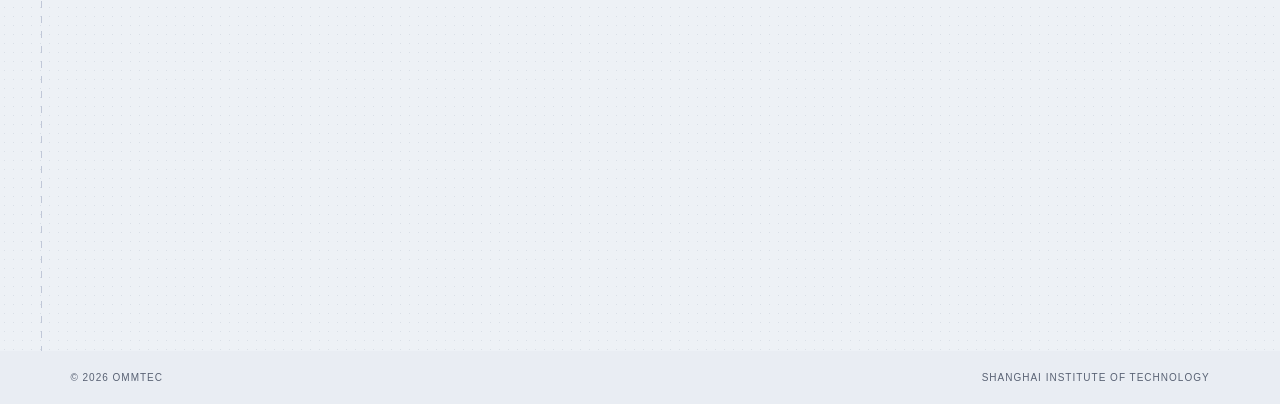
==== commit c0628deb: "Add files via upload" ====
--- a/index.html
+++ b/index.html
@@ -93,6 +93,10 @@
       <section id="news" class="news section scene" data-scene="news" aria-labelledby="news-title">
         <h2 id="news-title">Latest News <span class="zh-heading-note">最新动态</span></h2>
         <div class="news-timeline">
+          <article class="news-item reveal">
+            <time datetime="2026-10-30">2026.10</time>
+            <p>The laboratory has temporarily relocated to Room B105, First Discipline Building.</p>
+          </article>
           <article class="news-item reveal">
             <time datetime="2026-10-01">2026.10</time>
             <p>The laboratory is recruiting 2–5 new members for its next cohort. We welcome students eager to build, test, and explore with us.</p>
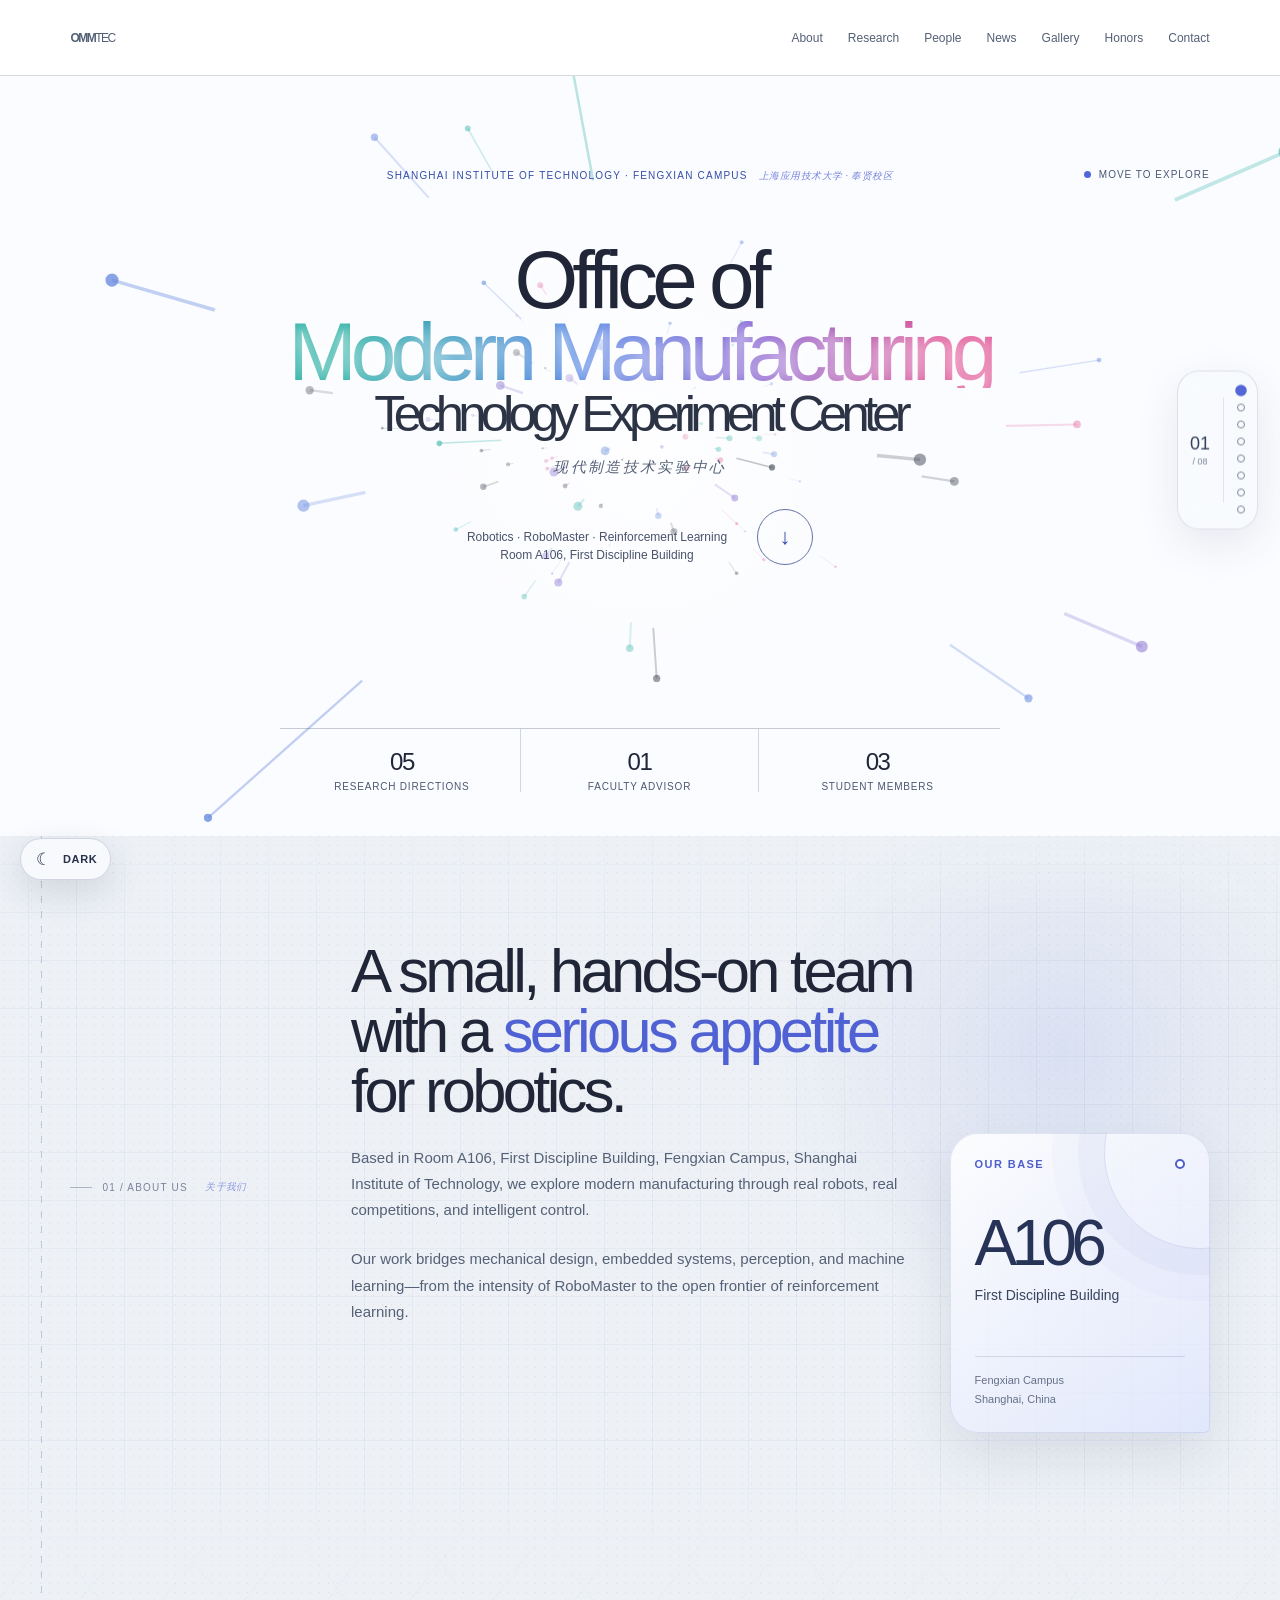
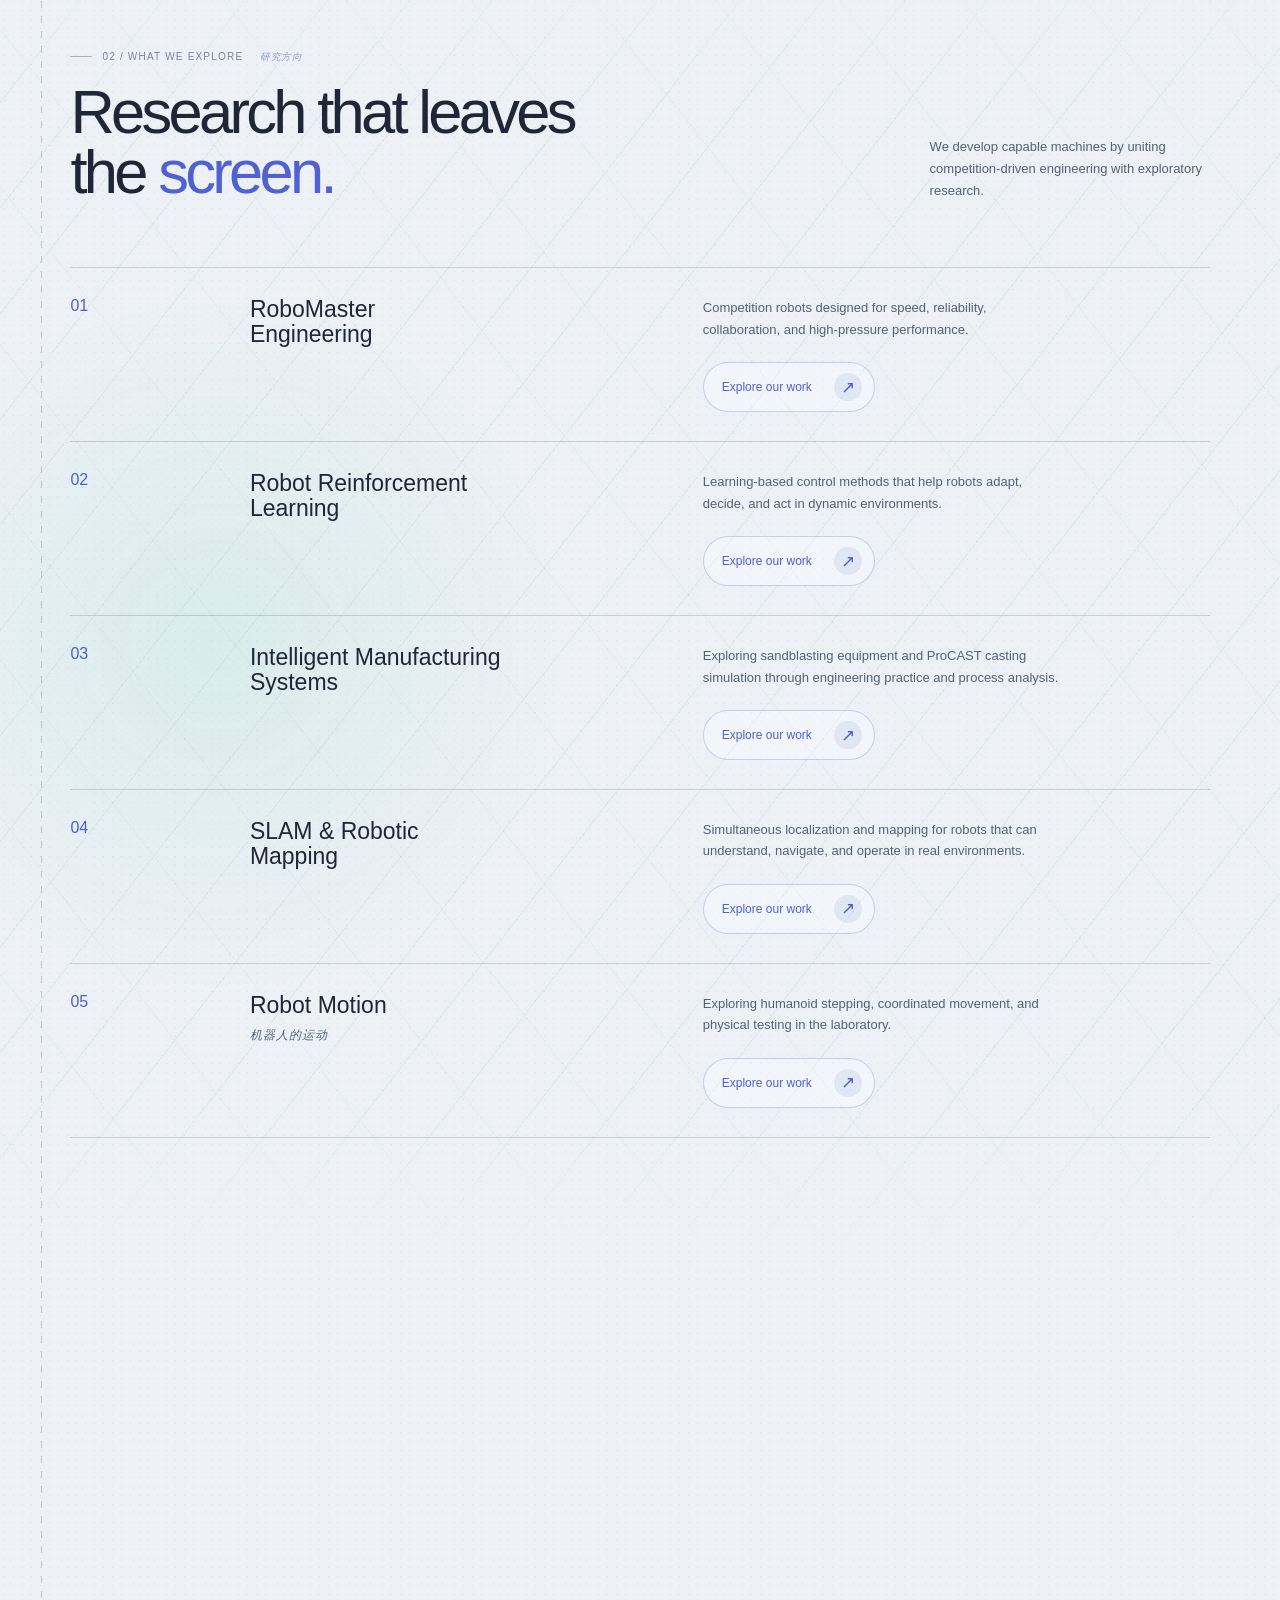
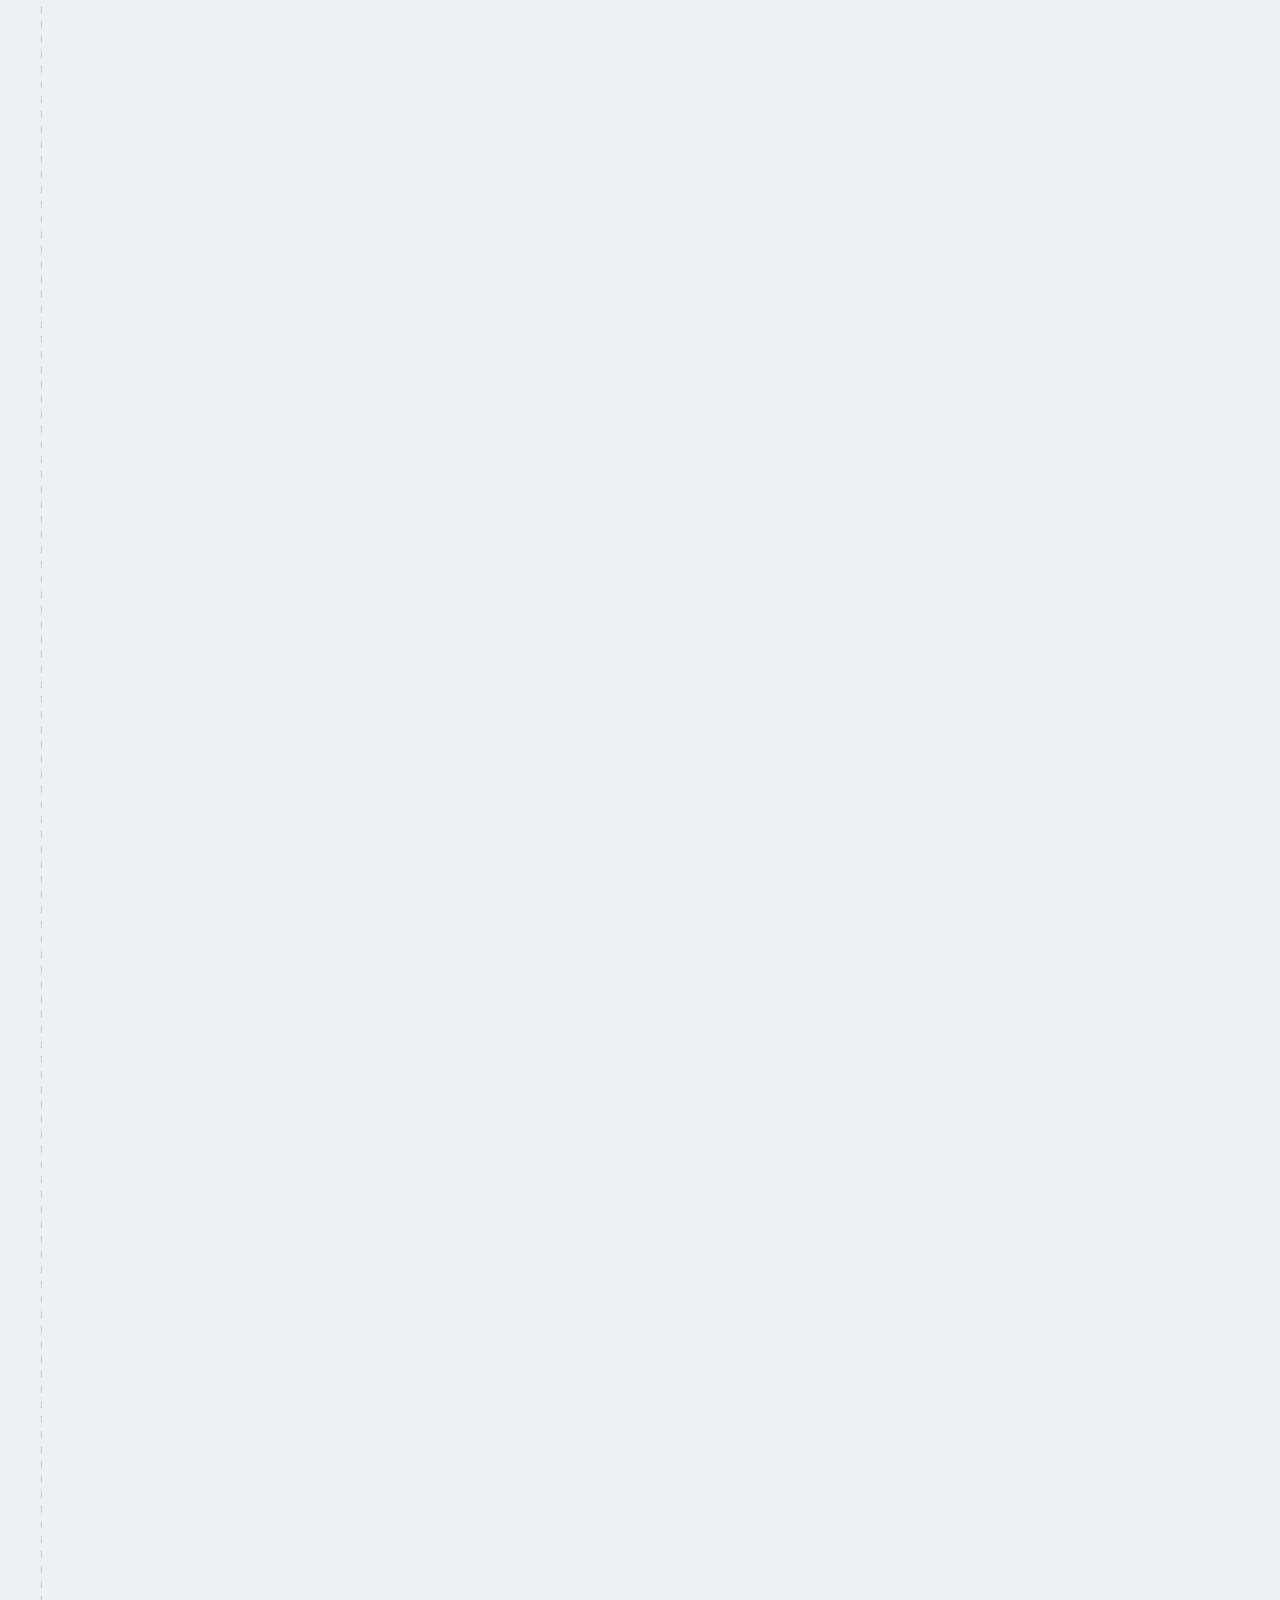
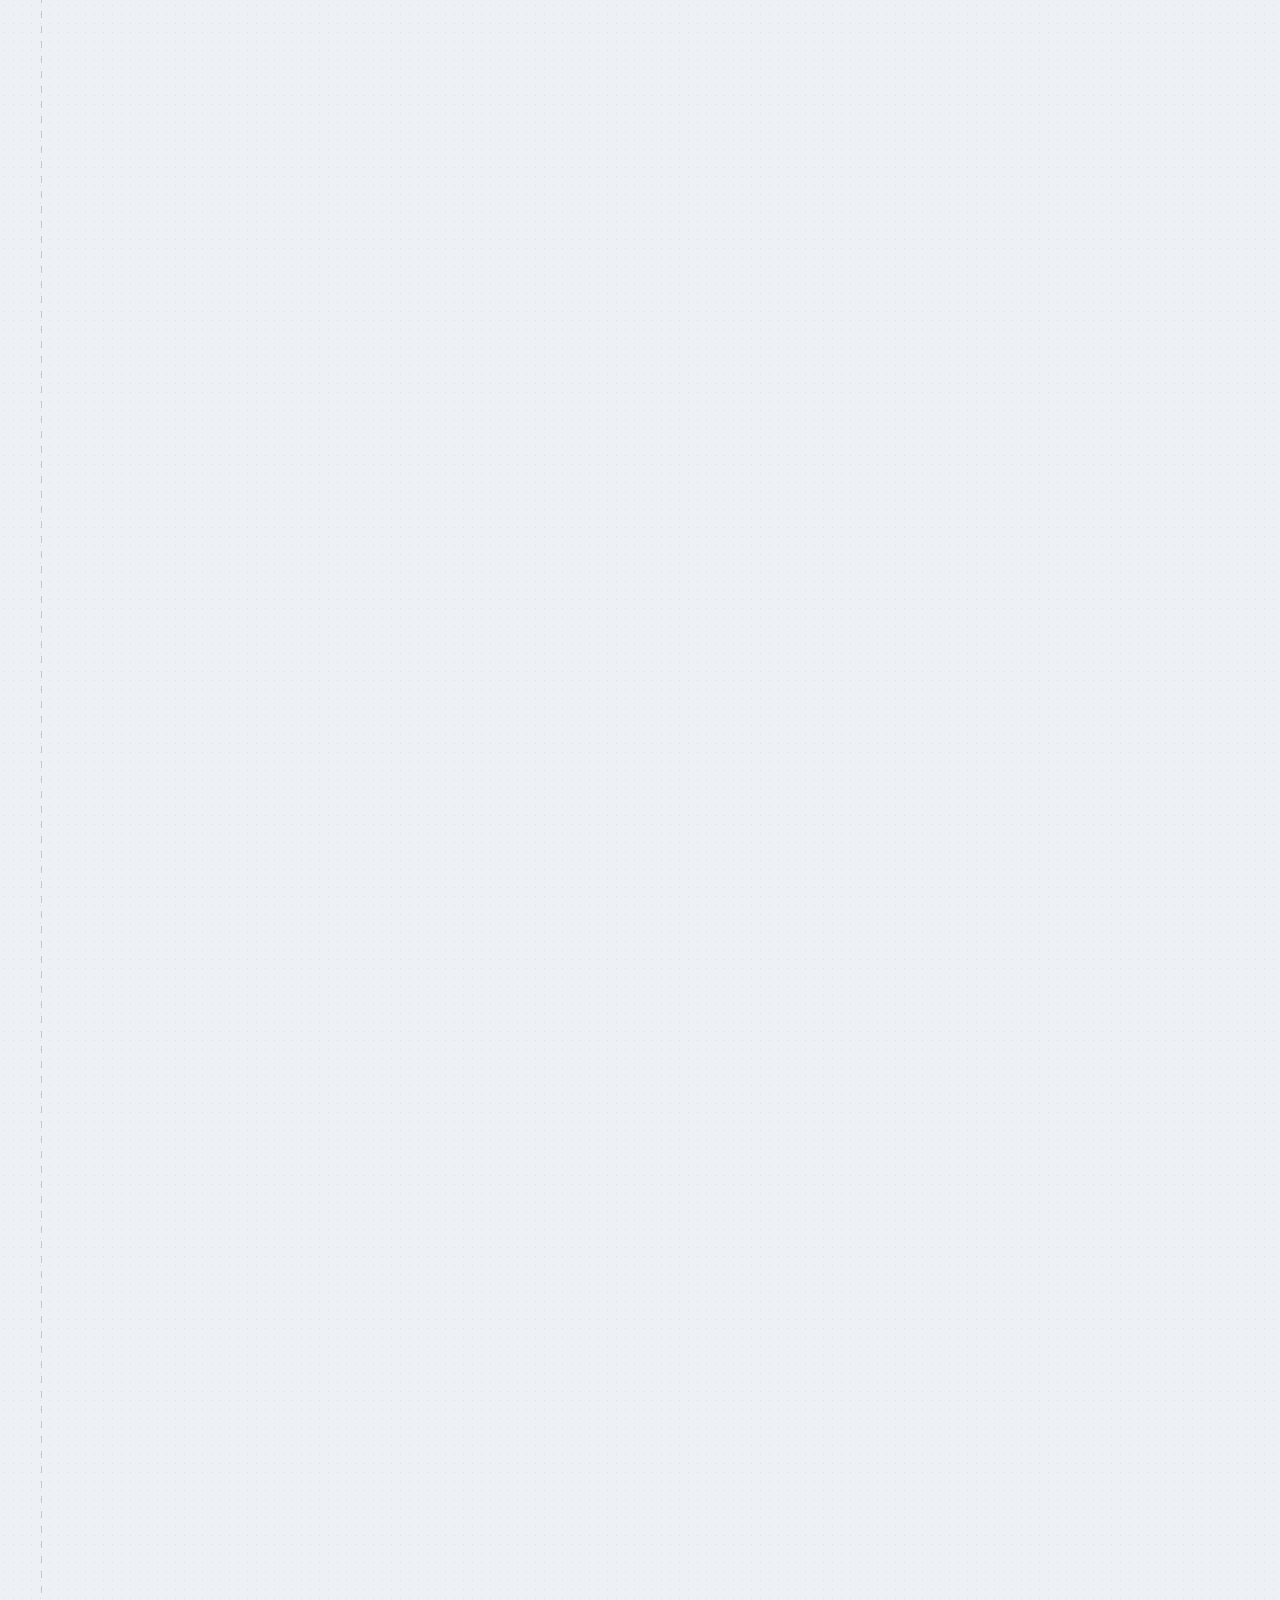
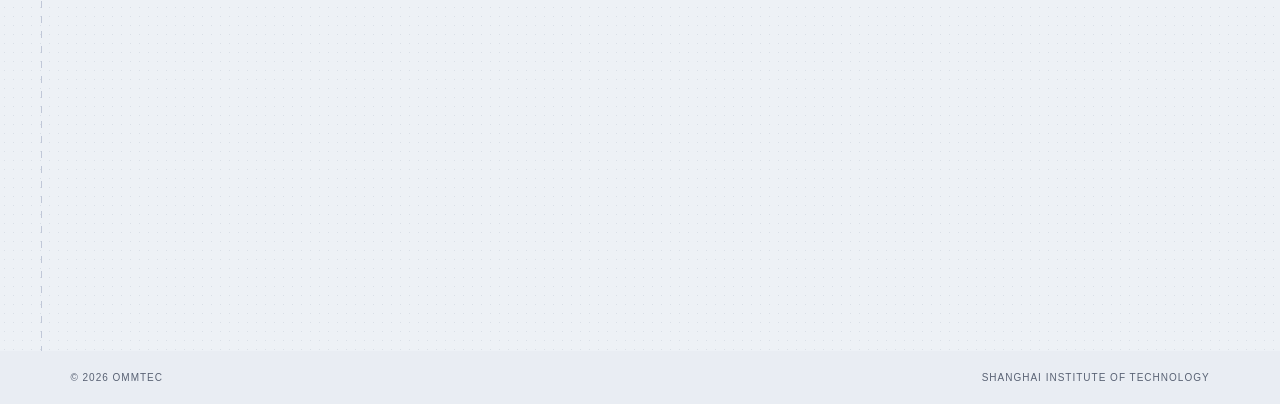
==== commit 7917f107: "Add files via upload" ====
--- a/index.html
+++ b/index.html
@@ -134,9 +134,11 @@
           <button class="gallery-item reveal" data-image="gallery-waterfront-2-large.webp" data-caption="Beyond the lab / waterfront night"><img src="gallery-waterfront-2.webp" loading="lazy" decoding="async" width="750" height="1000" alt="Team member beside the waterfront at night" /><span>13 / Beyond the lab</span></button>
           <button class="gallery-item gallery-wide reveal" data-image="gallery-humanoid-event-large.webp" data-caption="Humanoid exhibition / embodied intelligence"><img src="gallery-humanoid-event.webp" loading="lazy" decoding="async" width="750" height="1000" alt="Humanoid robot dressed for an exhibition demonstration" /><span>14 / Humanoid exhibition</span></button>
           <button class="gallery-item reveal" data-image="slam-humanoid-pair-large.webp" data-caption="Humanoid platforms / indoor laboratory"><img src="slam-humanoid-pair.webp" loading="lazy" decoding="async" width="750" height="1000" alt="Two humanoid robots positioned in an indoor laboratory" /><span>15 / Humanoid platforms</span></button>
+          <button class="gallery-item reveal" data-image="gallery-team-break-1-large.webp" data-caption="Shared moments / taking a break"><img src="gallery-team-break-1.webp" loading="lazy" decoding="async" width="1000" height="751" alt="Two team members sharing a relaxed moment in a hallway" /><span>16 / Shared moments</span></button>
+          <button class="gallery-item reveal" data-image="gallery-team-break-2-large.webp" data-caption="A short break / team life"><img src="gallery-team-break-2.webp" loading="lazy" decoding="async" width="1000" height="751" alt="Team members taking a snack break in a hallway" /><span>17 / A short break</span></button>
         </div>
         <div class="gallery-controls">
-          <button class="gallery-toggle" type="button" aria-expanded="false" aria-controls="gallery-grid">View all 15 moments <span aria-hidden="true">↓</span></button>
+          <button class="gallery-toggle" type="button" aria-expanded="false" aria-controls="gallery-grid">View all 17 moments <span aria-hidden="true">↓</span></button>
         </div>
       </section>
 
@@ -160,7 +162,7 @@
     <footer><span>© 2026 OMMTEC</span><span>Shanghai Institute of Technology</span></footer>
     <dialog class="lightbox" aria-label="Gallery image preview"><button class="lightbox-close" aria-label="Close gallery preview">×</button><button class="lightbox-prev" aria-label="Previous image">←</button><figure><img alt="" decoding="async" /><figcaption></figcaption></figure><button class="lightbox-next" aria-label="Next image">→</button></dialog>
     <script src="particles.js"></script>
-    <script src="script.js"></script>
+    <script src="script.js?v=20261101"></script>
     <script src="immersive.js"></script>
   </body>
 </html>
